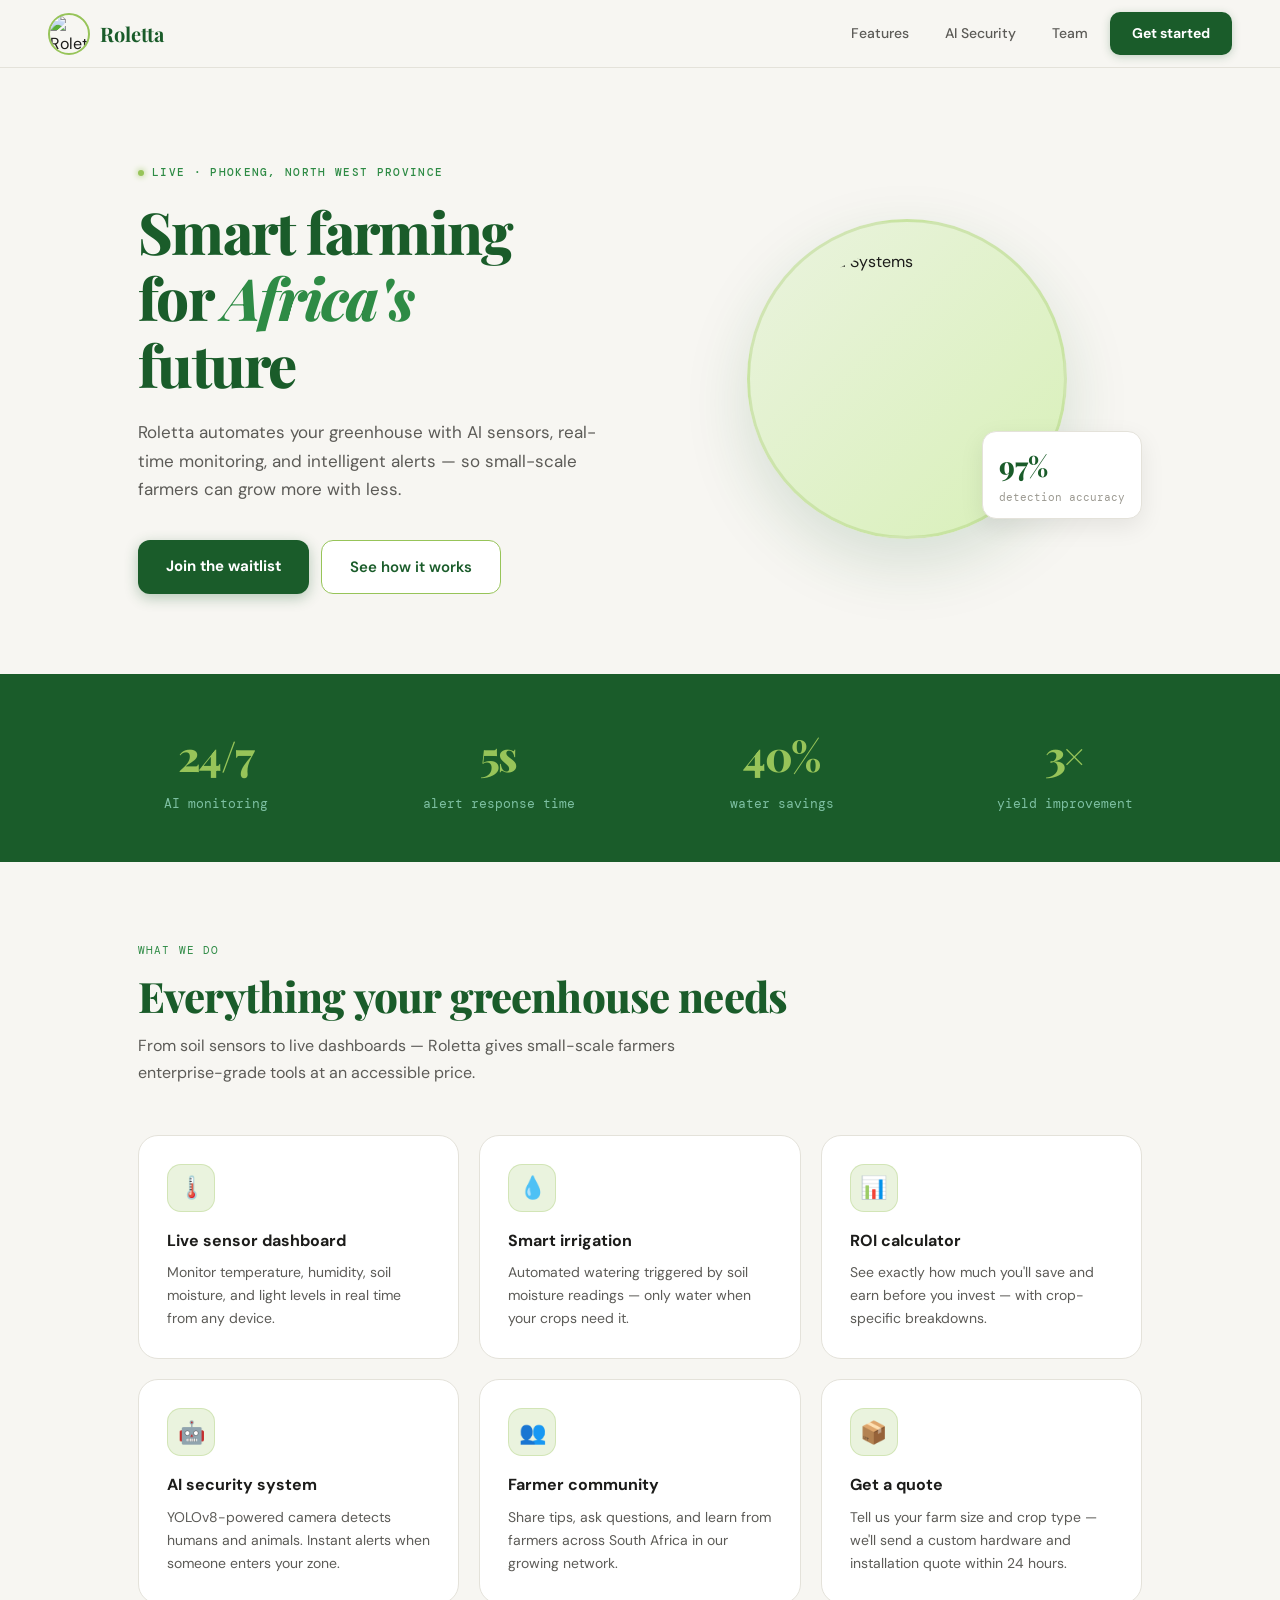
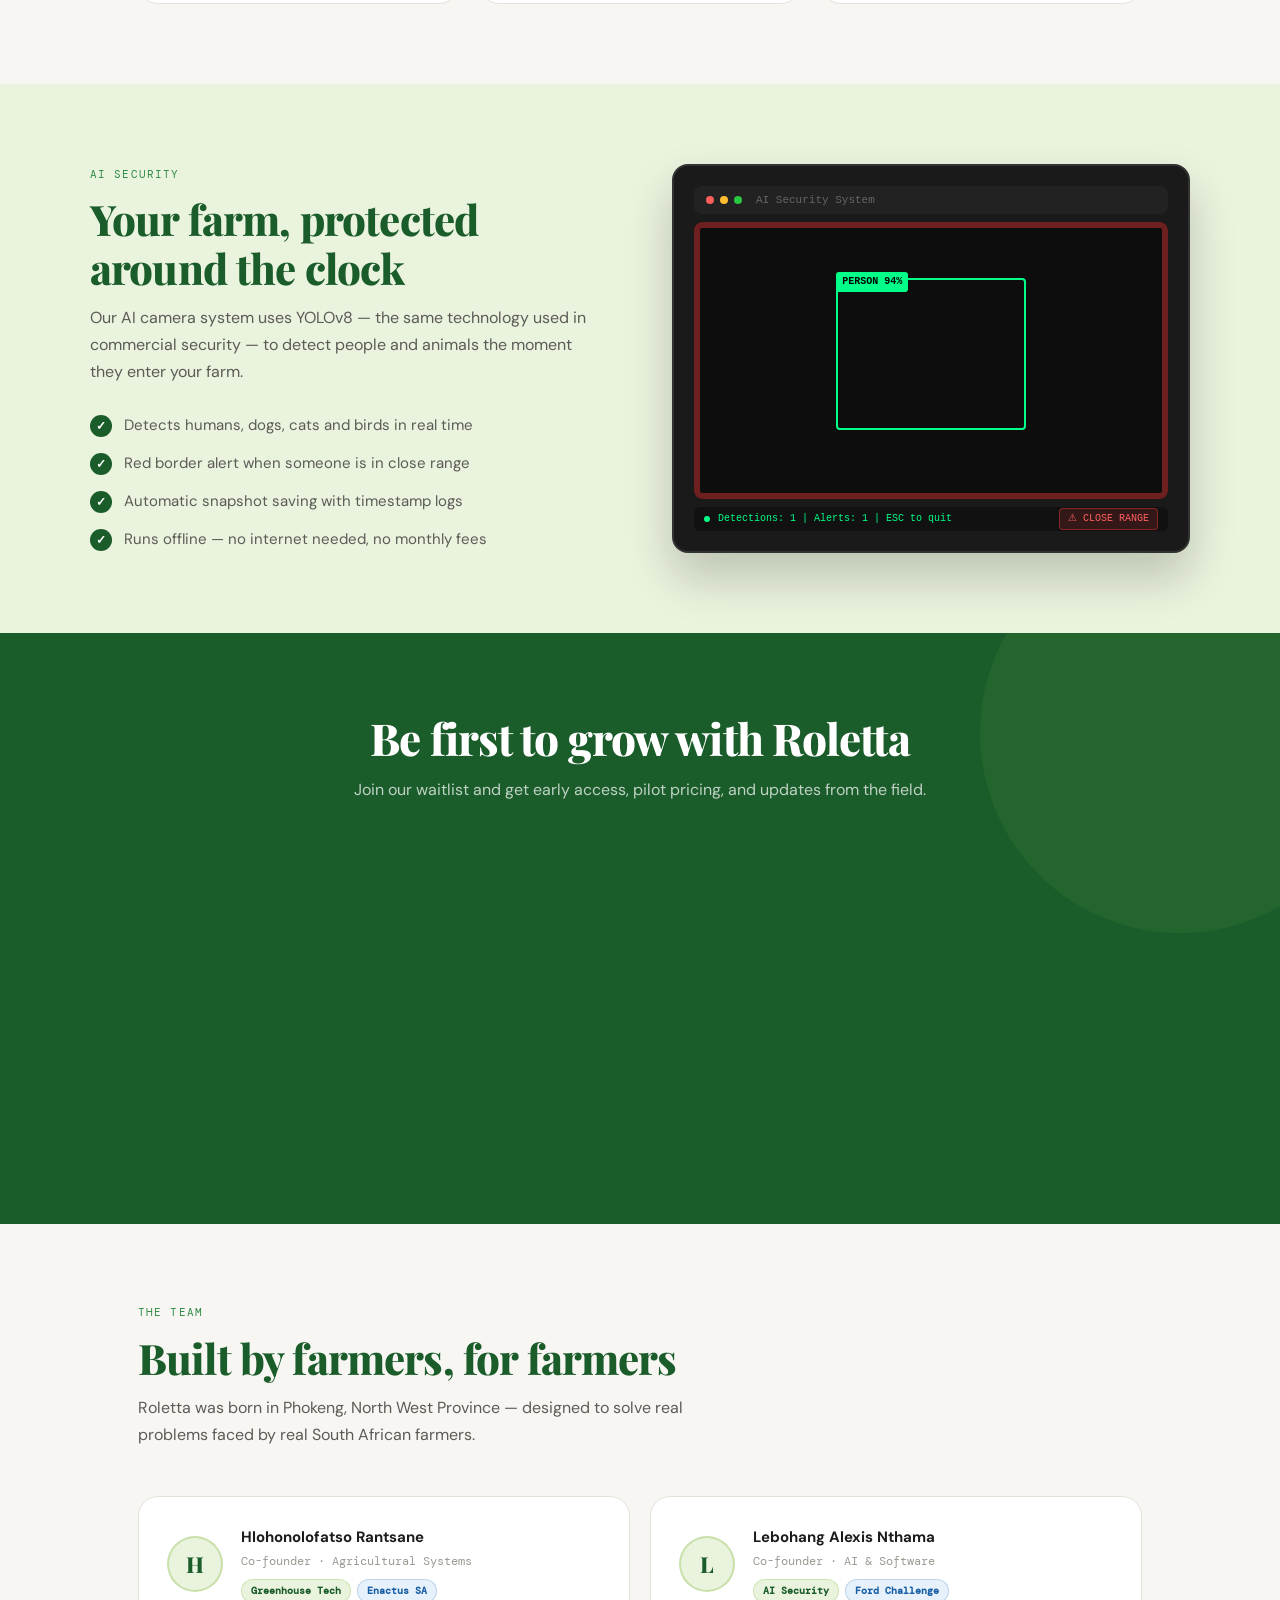
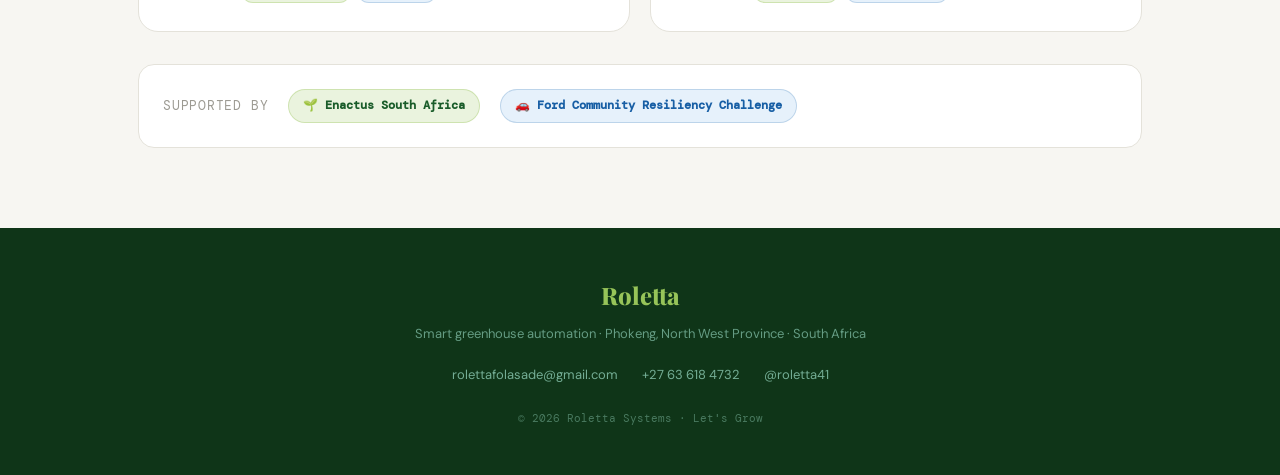
==== index.html @ 83e01ce8 "Add Google Analytics tracking to index.html Added Google Analytics tracking script to head." ====
<!DOCTYPE html>
<html lang="en">
<head>
  <head>
  <!-- Other head content -->
  <script async src="https://www.googletagmanager.com/gtag/js?id=G-EELL2CGHP3"></script>
  <script>
    window.dataLayer = window.dataLayer || [];
    function gtag(){dataLayer.push(arguments);}
    gtag('js', new Date());
    gtag('config', 'G-EELL2CGHP3');
  </script>
</head>

<meta charset="UTF-8">
<meta name="viewport" content="width=device-width, initial-scale=1.0">
<title>Roletta Systems — Let's Grow</title>
<meta name="description" content="Smart greenhouse automation and AI security for small-scale farmers in South Africa. Growing food security, one sensor at a time.">
<meta property="og:title" content="Roletta Systems — Let's Grow">
<meta property="og:description" content="Smart greenhouse automation for small-scale farmers in South Africa.">
<meta property="og:type" content="website">

<!-- Google Analytics -->
<script async src="https://www.googletagmanager.com/gtag/js?id=G-Q4E4PE73DZ"></script>
<script>
  window.dataLayer = window.dataLayer || [];
  function gtag(){dataLayer.push(arguments);}
  gtag('js', new Date());
  gtag('config', 'G-Q4E4PE73DZ');
</script>

<!-- Brevo Conversations Widget -->
<script>
  (function(d, w, c) {
    w.BrevoConversationsID = '6874f6e2b2e3d218b5d3e8a1';
    w[c] = w[c] || function() { (w[c].q = w[c].q || []).push(arguments); };
    var s = d.createElement('script');
    s.async = true;
    s.src = 'https://conversations-widget.brevo.com/brevo-conversations.js';
    if (d.head) d.head.appendChild(s);
  })(document, window, 'BrevoConversations');
</script>

<link rel="preconnect" href="https://fonts.googleapis.com">
<link rel="preconnect" href="https://fonts.gstatic.com" crossorigin>
<link href="https://fonts.googleapis.com/css2?family=DM+Mono:wght@400;500&family=DM+Sans:wght@300;400;500;600;700&family=Playfair+Display:ital,wght@0,700;0,800;1,700&display=swap" rel="stylesheet">

<!-- No Brevo styles needed — the form loads via iframe directly from Brevo's servers -->

<style>
  :root {
    --gd: #1A5C2A;
    --gm: #2E8B45;
    --gl: #EAF3DE;
    --ga: #97C459;
    --bg: #F7F6F2;
    --sur: #FFFFFF;
    --bdr: #E4E2DA;
    --tx: #1C1C1A;
    --tx2: #5C5B57;
    --tx3: #9C9A92;
    --mono: 'DM Mono', monospace;
    --sans: 'DM Sans', sans-serif;
    --display: 'Playfair Display', serif;
  }
  *, *::before, *::after { box-sizing: border-box; margin: 0; padding: 0; }
  html { scroll-behavior: smooth; }
  body { font-family: var(--sans); background: var(--bg); color: var(--tx); line-height: 1.6; -webkit-font-smoothing: antialiased; }
  h1,h2,h3 { font-family: var(--display); line-height: 1.15; }
  a { text-decoration: none; color: inherit; }
  img { max-width: 100%; display: block; }
  button { cursor: pointer; font-family: var(--sans); border: none; }

  /* NAV */
  nav {
    position: sticky; top: 0; z-index: 100;
    height: 68px; padding: 0 48px;
    display: flex; align-items: center; justify-content: space-between;
    background: rgba(247,246,242,.95);
    backdrop-filter: blur(16px);
    border-bottom: 1px solid var(--bdr);
  }
  .nav-logo { display: flex; align-items: center; gap: 10px; }
  .nav-logo img { width: 42px; height: 42px; border-radius: 50%; object-fit: cover; border: 2px solid var(--ga); }
  .nav-brand { font-family: var(--display); font-size: 20px; font-weight: 700; color: var(--gd); }
  .nav-links { display: flex; align-items: center; gap: 8px; }
  .nav-links a { font-size: 14px; font-weight: 500; color: var(--tx2); padding: 8px 14px; border-radius: 8px; transition: background .15s, color .15s; }
  .nav-links a:hover { background: var(--gl); color: var(--gd); }
  .nav-cta { background: var(--gd); color: #fff !important; padding: 10px 22px !important; border-radius: 10px !important; font-weight: 700 !important; box-shadow: 0 2px 8px rgba(26,92,42,.25); transition: background .15s, transform .1s !important; }
  .nav-cta:hover { background: var(--gm) !important; transform: translateY(-1px); }

  /* HERO */
  .hero {
    padding: 96px 48px 80px;
    max-width: 1100px; margin: 0 auto;
    display: grid; grid-template-columns: 1fr 1fr; gap: 64px; align-items: center;
  }
  .hero-tag { font-family: var(--mono); font-size: 11px; font-weight: 500; color: var(--gm); text-transform: uppercase; letter-spacing: .12em; margin-bottom: 16px; display: flex; align-items: center; gap: 8px; }
  .hero-tag::before { content: ''; display: inline-block; width: 6px; height: 6px; border-radius: 50%; background: var(--ga); box-shadow: 0 0 6px var(--ga); animation: blink 2s infinite; }
  @keyframes blink { 0%,100%{opacity:1} 50%{opacity:.3} }
  .hero h1 { font-size: clamp(36px, 5vw, 58px); font-weight: 800; color: var(--gd); letter-spacing: -.03em; margin-bottom: 20px; }
  .hero h1 em { font-style: italic; color: var(--gm); }
  .hero-sub { font-size: 17px; color: var(--tx2); line-height: 1.7; margin-bottom: 36px; max-width: 480px; }
  .hero-btns { display: flex; gap: 12px; flex-wrap: wrap; }
  .btn-primary { background: var(--gd); color: #fff; padding: 14px 28px; border-radius: 12px; font-size: 15px; font-weight: 700; box-shadow: 0 4px 14px rgba(26,92,42,.3); transition: background .15s, transform .12s; }
  .btn-primary:hover { background: var(--gm); transform: translateY(-2px); }
  .btn-secondary { background: var(--sur); color: var(--gd); padding: 14px 28px; border-radius: 12px; font-size: 15px; font-weight: 600; border: 1.5px solid var(--ga); transition: background .15s, transform .12s; }
  .btn-secondary:hover { background: var(--gl); transform: translateY(-2px); }
  .hero-visual { position: relative; display: flex; align-items: center; justify-content: center; }
  .hero-logo-wrap { width: 320px; height: 320px; border-radius: 50%; background: linear-gradient(135deg, var(--gl), #d8f0b8); border: 3px solid rgba(151,196,89,.3); display: flex; align-items: center; justify-content: center; box-shadow: 0 24px 64px rgba(26,92,42,.15); }
  .hero-logo-wrap img { width: 260px; height: 260px; border-radius: 50%; object-fit: cover; }
  .hero-badge { position: absolute; bottom: 20px; right: 0; background: var(--sur); border: 1px solid var(--bdr); border-radius: 14px; padding: 12px 16px; box-shadow: 0 8px 24px rgba(0,0,0,.08); }
  .hero-badge-num { font-family: var(--display); font-size: 28px; font-weight: 800; color: var(--gd); }
  .hero-badge-lbl { font-size: 11px; color: var(--tx3); font-family: var(--mono); }

  /* STATS */
  .stats { background: var(--gd); padding: 48px; }
  .stats-inner { max-width: 1100px; margin: 0 auto; display: grid; grid-template-columns: repeat(4,1fr); gap: 32px; }
  .stat { text-align: center; }
  .stat-num { font-family: var(--display); font-size: 42px; font-weight: 800; color: var(--ga); letter-spacing: -.03em; }
  .stat-lbl { font-size: 13px; color: rgba(159,225,203,.75); font-family: var(--mono); margin-top: 4px; }

  /* FEATURES */
  .section { padding: 80px 48px; max-width: 1100px; margin: 0 auto; }
  .section-tag { font-family: var(--mono); font-size: 11px; color: var(--gm); text-transform: uppercase; letter-spacing: .1em; margin-bottom: 12px; }
  .section-title { font-family: var(--display); font-size: clamp(28px, 4vw, 42px); font-weight: 800; color: var(--gd); letter-spacing: -.02em; margin-bottom: 12px; }
  .section-sub { font-size: 16px; color: var(--tx2); max-width: 560px; line-height: 1.7; margin-bottom: 48px; }
  .features-grid { display: grid; grid-template-columns: repeat(3,1fr); gap: 20px; }
  .feature-card { background: var(--sur); border: 1px solid var(--bdr); border-radius: 20px; padding: 28px; transition: box-shadow .2s, transform .2s; }
  .feature-card:hover { box-shadow: 0 12px 32px rgba(26,92,42,.1); transform: translateY(-4px); }
  .feature-icon { width: 48px; height: 48px; border-radius: 14px; background: var(--gl); border: 1px solid rgba(151,196,89,.3); display: flex; align-items: center; justify-content: center; font-size: 22px; margin-bottom: 16px; }
  .feature-title { font-size: 16px; font-weight: 700; color: var(--tx); margin-bottom: 8px; }
  .feature-desc { font-size: 14px; color: var(--tx2); line-height: 1.65; }

  /* AI SECURITY */
  .security-section { background: var(--gl); padding: 80px 48px; }
  .security-inner { max-width: 1100px; margin: 0 auto; display: grid; grid-template-columns: 1fr 1fr; gap: 64px; align-items: center; }
  .security-screen { background: #1a1a1a; border-radius: 16px; padding: 20px; aspect-ratio: 4/3; display: flex; flex-direction: column; gap: 8px; border: 2px solid #333; box-shadow: 0 24px 48px rgba(0,0,0,.2); }
  .security-bar { height: 28px; background: #222; border-radius: 8px; display: flex; align-items: center; padding: 0 12px; gap: 6px; }
  .dot { width: 8px; height: 8px; border-radius: 50%; }
  .dot-red { background: #ff5f57; } .dot-yellow { background: #febc2e; } .dot-green { background: #28c840; }
  .security-feed { flex: 1; background: #0d0d0d; border-radius: 8px; position: relative; display: flex; align-items: center; justify-content: center; overflow: hidden; }
  .detection-box { position: absolute; top: 20%; left: 30%; width: 40%; height: 55%; border: 2px solid #00ff88; border-radius: 4px; animation: pulse-box 2s infinite; }
  .detection-label { position: absolute; top: 18%; left: 30%; background: #00ff88; color: #000; font-size: 10px; font-weight: 700; padding: 2px 6px; border-radius: 3px; font-family: monospace; }
  @keyframes pulse-box { 0%,100%{opacity:1} 50%{opacity:.6} }
  .status-bar { height: 24px; background: #111; border-radius: 6px; display: flex; align-items: center; padding: 0 10px; gap: 8px; }
  .status-dot { width: 6px; height: 6px; border-radius: 50%; background: #00ff88; animation: blink 1.5s infinite; }
  .status-text { font-family: monospace; font-size: 10px; color: #00ff88; }
  .alert-chip { background: rgba(255,60,60,.15); border: 1px solid rgba(255,60,60,.4); border-radius: 4px; padding: 2px 8px; font-family: monospace; font-size: 10px; color: #ff6060; margin-left: auto; }

  /* SIGNUP SECTION */
  .signup-section { background: var(--gd); padding: 80px 48px; text-align: center; position: relative; overflow: hidden; }
  .signup-section::before { content: ''; position: absolute; top: -100px; right: -100px; width: 400px; height: 400px; border-radius: 50%; background: rgba(151,196,89,.08); pointer-events: none; }
  .signup-title { font-family: var(--display); font-size: clamp(28px,4vw,44px); font-weight: 800; color: #fff; letter-spacing: -.02em; margin-bottom: 14px; }
  .signup-sub { font-size: 16px; color: rgba(255,255,255,.72); margin-bottom: 36px; }

  /* Brevo form overrides — blends into the dark-green section */
  #brevo-embed-wrapper { display: flex; justify-content: center; }
  #brevo-embed-wrapper .sib-form { background-color: transparent !important; padding: 0 !important; }
  #brevo-embed-wrapper #sib-container {
    background-color: rgba(255,255,255,0.07) !important;
    border-color: rgba(255,255,255,0.15) !important;
    max-width: 480px !important;
  }
  #brevo-embed-wrapper .sib-form-block p,
  #brevo-embed-wrapper .entry__label { color: #ffffff !important; }
  #brevo-embed-wrapper .entry__specification { color: rgba(255,255,255,0.55) !important; }
  #brevo-embed-wrapper .sib-form-block__button {
    background-color: #97C459 !important;
    color: #1A5C2A !important;
    font-family: 'DM Sans', sans-serif !important;
    border-radius: 10px !important;
    font-size: 15px !important;
    padding: 12px 28px !important;
    transition: background .15s, transform .1s !important;
  }
  #brevo-embed-wrapper .sib-form-block__button:hover { background-color: #aed468 !important; transform: translateY(-1px); }
  #brevo-embed-wrapper .input {
    background: rgba(255,255,255,0.12) !important;
    border: 1.5px solid rgba(255,255,255,0.25) !important;
    color: #ffffff !important;
    border-radius: 10px !important;
  }
  #brevo-embed-wrapper .input:focus { border-color: #97C459 !important; outline: none; }
  /* Hide the default "Waitlist sign up" heading — the section already has its own title */
  #brevo-embed-wrapper .sib-form-block:first-child { display: none; }

  /* TEAM */
  .team-section { padding: 80px 48px; max-width: 1100px; margin: 0 auto; }
  .team-grid { display: grid; grid-template-columns: repeat(2,1fr); gap: 20px; margin-top: 48px; }
  .team-card { background: var(--sur); border: 1px solid var(--bdr); border-radius: 20px; padding: 28px; display: flex; align-items: center; gap: 18px; }
  .team-avatar { width: 56px; height: 56px; border-radius: 50%; background: var(--gl); border: 2px solid rgba(151,196,89,.4); display: flex; align-items: center; justify-content: center; font-family: var(--display); font-size: 22px; font-weight: 800; color: var(--gd); flex-shrink: 0; }
  .team-name { font-size: 15px; font-weight: 700; color: var(--tx); }
  .team-role { font-size: 12px; color: var(--tx3); font-family: var(--mono); margin-top: 3px; }
  .team-badges { display: flex; gap: 6px; margin-top: 8px; flex-wrap: wrap; }
  .badge { font-size: 10px; font-weight: 600; padding: 3px 9px; border-radius: 20px; font-family: var(--mono); }
  .badge-green { background: var(--gl); color: var(--gd); border: 1px solid rgba(151,196,89,.35); }
  .badge-blue { background: #E6F1FB; color: #185FA5; border: 1px solid rgba(24,95,165,.2); }

  /* FOOTER */
  footer { background: #0f3518; padding: 48px; text-align: center; }
  .footer-logo { font-family: var(--display); font-size: 24px; font-weight: 800; color: var(--ga); margin-bottom: 10px; }
  .footer-sub { font-size: 13px; color: rgba(159,225,203,.6); margin-bottom: 20px; }
  .footer-links { display: flex; justify-content: center; gap: 24px; margin-bottom: 24px; flex-wrap: wrap; }
  .footer-links a { font-size: 13px; color: rgba(159,225,203,.7); transition: color .15s; }
  .footer-links a:hover { color: #fff; }
  .footer-bottom { font-size: 11px; color: rgba(159,225,203,.4); font-family: var(--mono); }

  /* RESPONSIVE */
  @media(max-width:900px) {
    nav { padding: 0 24px; }
    .nav-links { display: none; }
    .hero { grid-template-columns: 1fr; padding: 64px 24px 48px; gap: 40px; }
    .hero-visual { order: -1; }
    .hero-logo-wrap { width: 220px; height: 220px; }
    .hero-logo-wrap img { width: 180px; height: 180px; }
    .stats-inner { grid-template-columns: repeat(2,1fr); }
    .features-grid { grid-template-columns: 1fr; }
    .security-inner { grid-template-columns: 1fr; }
    .team-grid { grid-template-columns: 1fr; }
    .section { padding: 60px 24px; }
    .security-section { padding: 60px 24px; }
    .signup-section { padding: 60px 24px; }
    .stats { padding: 48px 24px; }
    footer { padding: 48px 24px; }
  }
</style>
</head>
<body>

<!-- NAV -->
<nav>
  <div class="nav-logo">
    <img src="Roletta_logo.png" alt="Roletta logo">
    <span class="nav-brand">Roletta</span>
  </div>
  <div class="nav-links">
    <a href="#features">Features</a>
    <a href="#security">AI Security</a>
    <a href="#team">Team</a>
    <a href="#signup" class="nav-cta">Get started</a>
  </div>
</nav>

<!-- HERO -->
<section style="background: var(--bg);">
  <div class="hero">
    <div>
      <div class="hero-tag">Live · Phokeng, North West Province</div>
      <h1>Smart farming<br>for <em>Africa's</em><br>future</h1>
      <p class="hero-sub">Roletta automates your greenhouse with AI sensors, real-time monitoring, and intelligent alerts — so small-scale farmers can grow more with less.</p>
      <div class="hero-btns">
        <a href="#signup" class="btn-primary">Join the waitlist</a>
        <a href="#features" class="btn-secondary">See how it works</a>
      </div>
    </div>
    <div class="hero-visual">
      <div class="hero-logo-wrap">
        <img src="Roletta_logo.png" alt="Roletta Systems">
      </div>
      <div class="hero-badge">
        <div class="hero-badge-num">97%</div>
        <div class="hero-badge-lbl">detection accuracy</div>
      </div>
    </div>
  </div>
</section>

<!-- STATS -->
<div class="stats">
  <div class="stats-inner">
    <div class="stat"><div class="stat-num">24/7</div><div class="stat-lbl">AI monitoring</div></div>
    <div class="stat"><div class="stat-num">5s</div><div class="stat-lbl">alert response time</div></div>
    <div class="stat"><div class="stat-num">40%</div><div class="stat-lbl">water savings</div></div>
    <div class="stat"><div class="stat-num">3×</div><div class="stat-lbl">yield improvement</div></div>
  </div>
</div>

<!-- FEATURES -->
<section class="section" id="features">
  <div class="section-tag">What we do</div>
  <h2 class="section-title">Everything your greenhouse needs</h2>
  <p class="section-sub">From soil sensors to live dashboards — Roletta gives small-scale farmers enterprise-grade tools at an accessible price.</p>
  <div class="features-grid">
    <div class="feature-card">
      <div class="feature-icon">🌡️</div>
      <div class="feature-title">Live sensor dashboard</div>
      <p class="feature-desc">Monitor temperature, humidity, soil moisture, and light levels in real time from any device.</p>
    </div>
    <div class="feature-card">
      <div class="feature-icon">💧</div>
      <div class="feature-title">Smart irrigation</div>
      <p class="feature-desc">Automated watering triggered by soil moisture readings — only water when your crops need it.</p>
    </div>
    <div class="feature-card">
      <div class="feature-icon">📊</div>
      <div class="feature-title">ROI calculator</div>
      <p class="feature-desc">See exactly how much you'll save and earn before you invest — with crop-specific breakdowns.</p>
    </div>
    <div class="feature-card">
      <div class="feature-icon">🤖</div>
      <div class="feature-title">AI security system</div>
      <p class="feature-desc">YOLOv8-powered camera detects humans and animals. Instant alerts when someone enters your zone.</p>
    </div>
    <div class="feature-card">
      <div class="feature-icon">👥</div>
      <div class="feature-title">Farmer community</div>
      <p class="feature-desc">Share tips, ask questions, and learn from farmers across South Africa in our growing network.</p>
    </div>
    <div class="feature-card">
      <div class="feature-icon">📦</div>
      <div class="feature-title">Get a quote</div>
      <p class="feature-desc">Tell us your farm size and crop type — we'll send a custom hardware and installation quote within 24 hours.</p>
    </div>
  </div>
</section>

<!-- AI SECURITY -->
<div class="security-section" id="security">
  <div class="security-inner">
    <div>
      <div class="section-tag">AI security</div>
      <h2 class="section-title">Your farm, protected around the clock</h2>
      <p class="section-sub" style="margin-bottom:28px;">Our AI camera system uses YOLOv8 — the same technology used in commercial security — to detect people and animals the moment they enter your farm.</p>
      <ul style="list-style:none; display:flex; flex-direction:column; gap:14px;">
        <li style="display:flex;align-items:flex-start;gap:12px;"><span style="background:var(--gd);color:#fff;width:22px;height:22px;border-radius:50%;display:flex;align-items:center;justify-content:center;font-size:12px;font-weight:700;flex-shrink:0;margin-top:2px;">✓</span><span style="font-size:15px;color:var(--tx2);">Detects humans, dogs, cats and birds in real time</span></li>
        <li style="display:flex;align-items:flex-start;gap:12px;"><span style="background:var(--gd);color:#fff;width:22px;height:22px;border-radius:50%;display:flex;align-items:center;justify-content:center;font-size:12px;font-weight:700;flex-shrink:0;margin-top:2px;">✓</span><span style="font-size:15px;color:var(--tx2);">Red border alert when someone is in close range</span></li>
        <li style="display:flex;align-items:flex-start;gap:12px;"><span style="background:var(--gd);color:#fff;width:22px;height:22px;border-radius:50%;display:flex;align-items:center;justify-content:center;font-size:12px;font-weight:700;flex-shrink:0;margin-top:2px;">✓</span><span style="font-size:15px;color:var(--tx2);">Automatic snapshot saving with timestamp logs</span></li>
        <li style="display:flex;align-items:flex-start;gap:12px;"><span style="background:var(--gd);color:#fff;width:22px;height:22px;border-radius:50%;display:flex;align-items:center;justify-content:center;font-size:12px;font-weight:700;flex-shrink:0;margin-top:2px;">✓</span><span style="font-size:15px;color:var(--tx2);">Runs offline — no internet needed, no monthly fees</span></li>
      </ul>
    </div>
    <div>
      <div class="security-screen">
        <div class="security-bar">
          <div class="dot dot-red"></div>
          <div class="dot dot-yellow"></div>
          <div class="dot dot-green"></div>
          <span style="font-family:monospace;font-size:11px;color:#666;margin-left:8px;">AI Security System</span>
        </div>
        <div class="security-feed">
          <div class="detection-box"></div>
          <div class="detection-label">PERSON 94%</div>
          <div style="position:absolute;inset:0;border:6px solid rgba(255,60,60,.4);border-radius:8px;animation:pulse-box 1.5s infinite;"></div>
        </div>
        <div class="status-bar">
          <div class="status-dot"></div>
          <span class="status-text">Detections: 1 | Alerts: 1 | ESC to quit</span>
          <div class="alert-chip">⚠ CLOSE RANGE</div>
        </div>
      </div>
    </div>
  </div>
</div>

<!-- SIGNUP / WAITLIST -->
<div class="signup-section" id="signup">
  <h2 class="signup-title">Be first to grow with Roletta</h2>
  <p class="signup-sub">Join our waitlist and get early access, pilot pricing, and updates from the field.</p>

  <!-- ============================================================
       BREVO FORM — iframe embed
       Loads directly from Brevo's servers. Most reliable method.
  ============================================================ -->
  <div id="brevo-embed-wrapper">
    <!-- iframe loads the form directly from Brevo — no JS conflicts, guaranteed to work -->
    <iframe
      width="540"
      height="305"
      src="https://0edc6a3f.sibforms.com/serve/[base64]"
      frameborder="0"
      scrolling="auto"
      allowfullscreen
      style="display:block; margin: 0 auto; max-width:100%; border-radius:12px;">
    </iframe>
  </div>
  <!-- ============================================================
       END BREVO IFRAME EMBED
  ============================================================ -->

</div>

<!-- TEAM -->
<section class="team-section" id="team">
  <div class="section-tag">The team</div>
  <h2 class="section-title">Built by farmers, for farmers</h2>
  <p class="section-sub">Roletta was born in Phokeng, North West Province — designed to solve real problems faced by real South African farmers.</p>
  <div class="team-grid">
    <div class="team-card">
      <div class="team-avatar">H</div>
      <div>
        <div class="team-name">Hlohonolofatso Rantsane</div>
        <div class="team-role">Co-founder · Agricultural Systems</div>
        <div class="team-badges">
          <span class="badge badge-green">Greenhouse Tech</span>
          <span class="badge badge-blue">Enactus SA</span>
        </div>
      </div>
    </div>
    <div class="team-card">
      <div class="team-avatar">L</div>
      <div>
        <div class="team-name">Lebohang Alexis Nthama</div>
        <div class="team-role">Co-founder · AI & Software</div>
        <div class="team-badges">
          <span class="badge badge-green">AI Security</span>
          <span class="badge badge-blue">Ford Challenge</span>
        </div>
      </div>
    </div>
  </div>
  <div style="margin-top:32px;padding:24px;background:var(--sur);border:1px solid var(--bdr);border-radius:16px;display:flex;align-items:center;gap:20px;flex-wrap:wrap;">
    <div style="font-size:13px;color:var(--tx3);font-family:var(--mono);text-transform:uppercase;letter-spacing:.06em;">Supported by</div>
    <span class="badge badge-green" style="font-size:12px;padding:6px 14px;">🌱 Enactus South Africa</span>
    <span class="badge badge-blue" style="font-size:12px;padding:6px 14px;">🚗 Ford Community Resiliency Challenge</span>
  </div>
</section>

<!-- FOOTER -->
<footer>
  <div class="footer-logo">Roletta</div>
  <div class="footer-sub">Smart greenhouse automation · Phokeng, North West Province · South Africa</div>
  <div class="footer-links">
    <a href="mailto:rolettafolasade@gmail.com">rolettafolasade@gmail.com</a>
    <a href="tel:+27636184732">+27 63 618 4732</a>
    <a href="#">@roletta41</a>
  </div>
  <div class="footer-bottom">© 2026 Roletta Systems · Let's Grow</div>
</footer>

<!-- No Brevo scripts needed — the iframe handles everything on Brevo's side -->

</body>
</html>
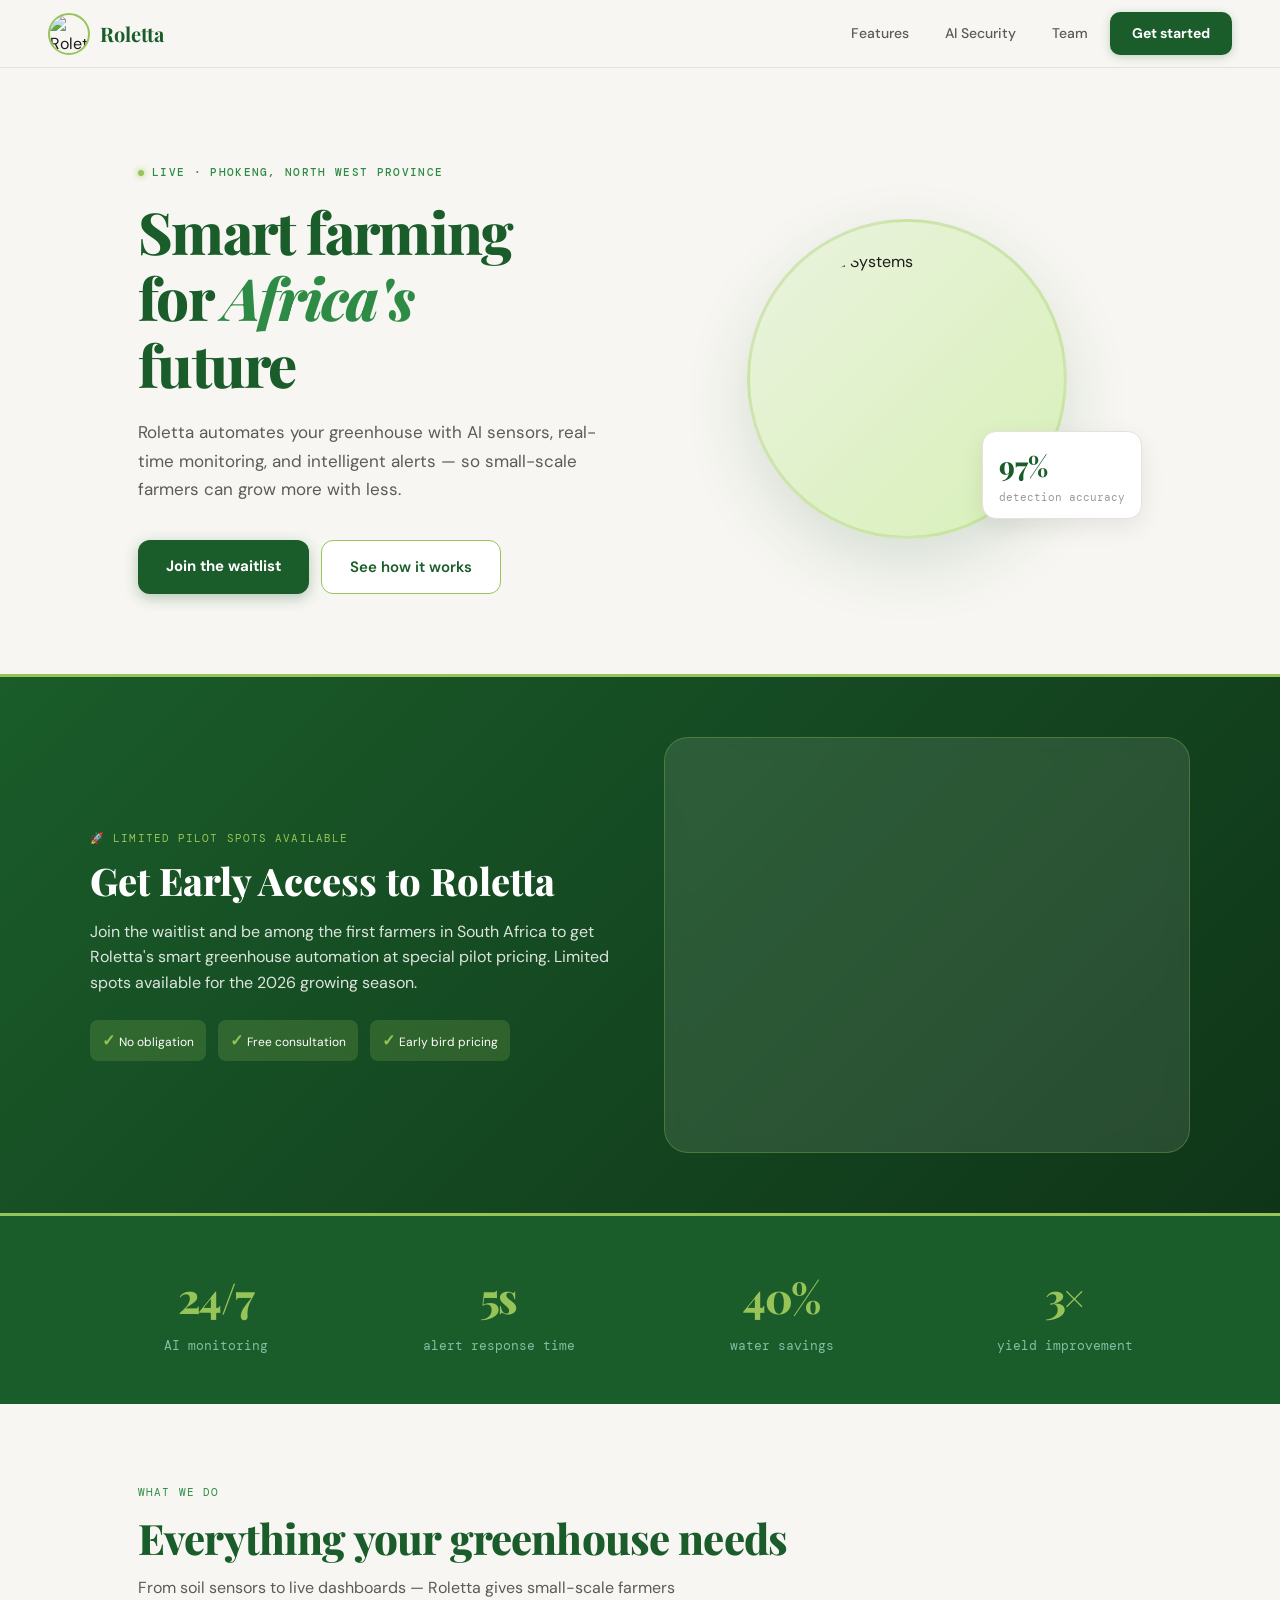
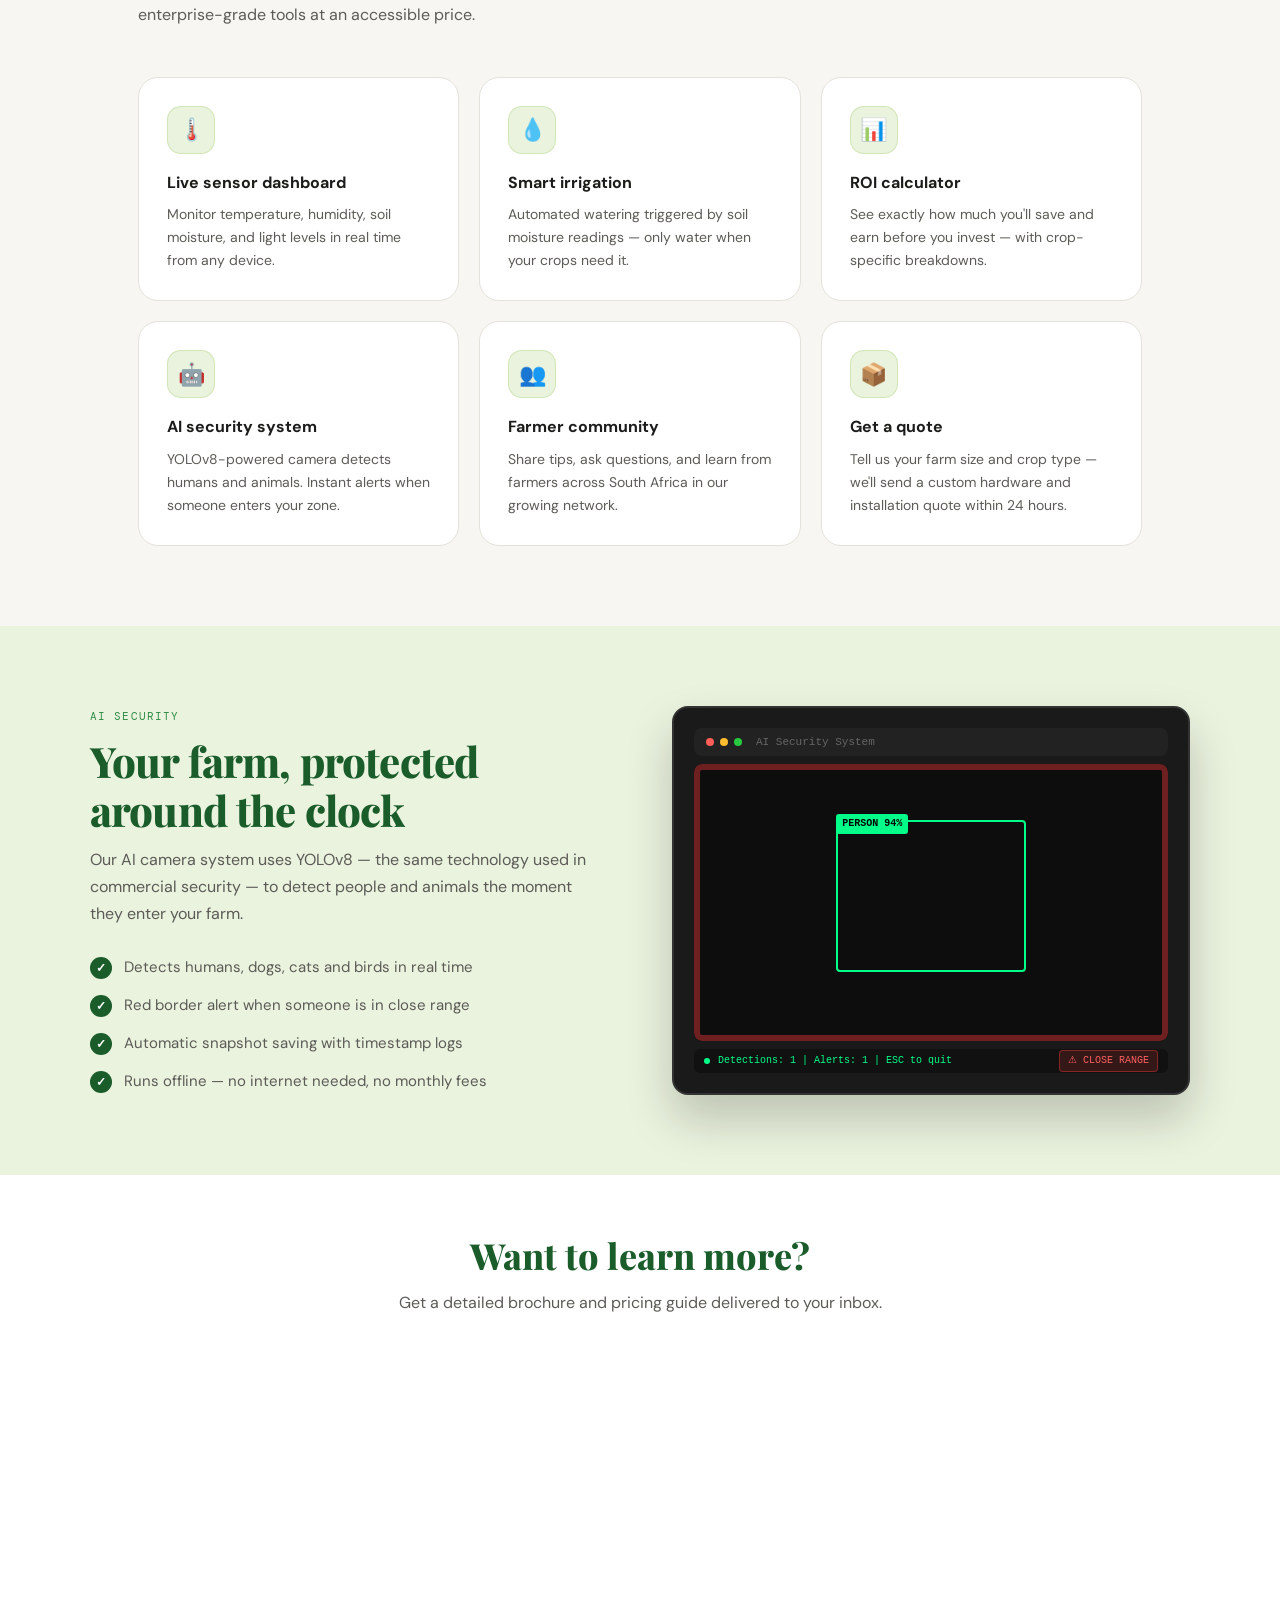
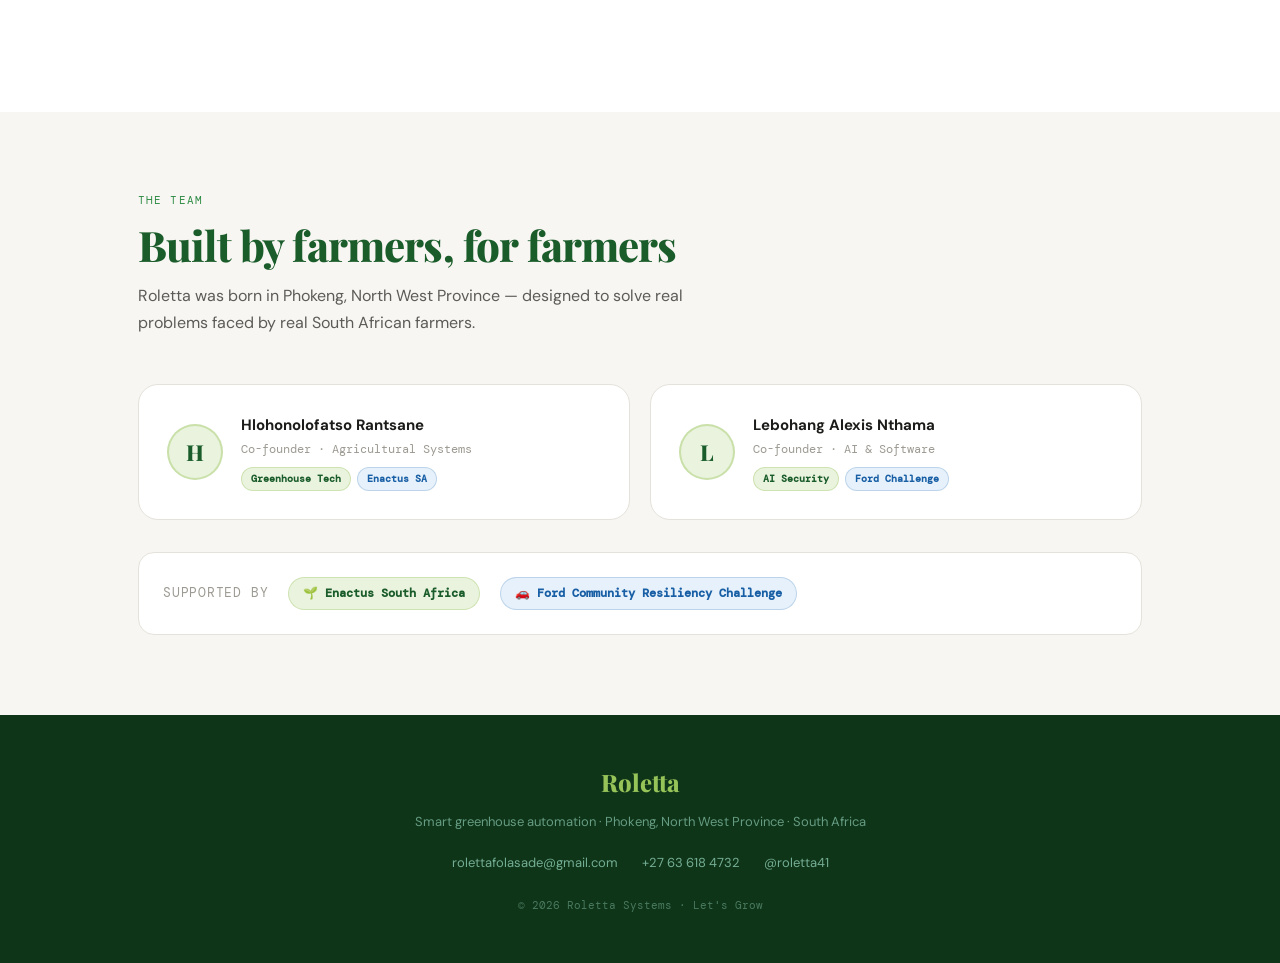
==== commit 82d71559: "Refactor index.html for analytics and structure Updated Google Analytics tracking ID and added event" ====
--- a/index.html
+++ b/index.html
@@ -1,230 +1,333 @@
 <!DOCTYPE html>
 <html lang="en">
 <head>
-  <head>
-  <!-- Other head content -->
-  <script async src="https://www.googletagmanager.com/gtag/js?id=G-EELL2CGHP3"></script>
+  <meta charset="UTF-8">
+  <meta name="viewport" content="width=device-width, initial-scale=1.0">
+  <title>Roletta Systems — Let's Grow</title>
+  <meta name="description" content="Smart greenhouse automation and AI security for small-scale farmers in South Africa. Growing food security, one sensor at a time.">
+  <meta property="og:title" content="Roletta Systems — Let's Grow">
+  <meta property="og:description" content="Smart greenhouse automation for small-scale farmers in South Africa.">
+  <meta property="og:type" content="website">
+
+  <!-- Google Analytics -->
+  <script async src="https://www.googletagmanager.com/gtag/js?id=G-Q4E4PE73DZ"></script>
   <script>
     window.dataLayer = window.dataLayer || [];
     function gtag(){dataLayer.push(arguments);}
     gtag('js', new Date());
-    gtag('config', 'G-EELL2CGHP3');
+    gtag('config', 'G-Q4E4PE73DZ');
   </script>
-</head>
-
-<meta charset="UTF-8">
-<meta name="viewport" content="width=device-width, initial-scale=1.0">
-<title>Roletta Systems — Let's Grow</title>
-<meta name="description" content="Smart greenhouse automation and AI security for small-scale farmers in South Africa. Growing food security, one sensor at a time.">
-<meta property="og:title" content="Roletta Systems — Let's Grow">
-<meta property="og:description" content="Smart greenhouse automation for small-scale farmers in South Africa.">
-<meta property="og:type" content="website">
-
-<!-- Google Analytics -->
-<script async src="https://www.googletagmanager.com/gtag/js?id=G-Q4E4PE73DZ"></script>
-<script>
-  window.dataLayer = window.dataLayer || [];
-  function gtag(){dataLayer.push(arguments);}
-  gtag('js', new Date());
-  gtag('config', 'G-Q4E4PE73DZ');
-</script>
-
-<!-- Brevo Conversations Widget -->
-<script>
-  (function(d, w, c) {
-    w.BrevoConversationsID = '6874f6e2b2e3d218b5d3e8a1';
-    w[c] = w[c] || function() { (w[c].q = w[c].q || []).push(arguments); };
-    var s = d.createElement('script');
-    s.async = true;
-    s.src = 'https://conversations-widget.brevo.com/brevo-conversations.js';
-    if (d.head) d.head.appendChild(s);
-  })(document, window, 'BrevoConversations');
-</script>
-
-<link rel="preconnect" href="https://fonts.googleapis.com">
-<link rel="preconnect" href="https://fonts.gstatic.com" crossorigin>
-<link href="https://fonts.googleapis.com/css2?family=DM+Mono:wght@400;500&family=DM+Sans:wght@300;400;500;600;700&family=Playfair+Display:ital,wght@0,700;0,800;1,700&display=swap" rel="stylesheet">
-
-<!-- No Brevo styles needed — the form loads via iframe directly from Brevo's servers -->
-
-<style>
-  :root {
-    --gd: #1A5C2A;
-    --gm: #2E8B45;
-    --gl: #EAF3DE;
-    --ga: #97C459;
-    --bg: #F7F6F2;
-    --sur: #FFFFFF;
-    --bdr: #E4E2DA;
-    --tx: #1C1C1A;
-    --tx2: #5C5B57;
-    --tx3: #9C9A92;
-    --mono: 'DM Mono', monospace;
-    --sans: 'DM Sans', sans-serif;
-    --display: 'Playfair Display', serif;
-  }
-  *, *::before, *::after { box-sizing: border-box; margin: 0; padding: 0; }
-  html { scroll-behavior: smooth; }
-  body { font-family: var(--sans); background: var(--bg); color: var(--tx); line-height: 1.6; -webkit-font-smoothing: antialiased; }
-  h1,h2,h3 { font-family: var(--display); line-height: 1.15; }
-  a { text-decoration: none; color: inherit; }
-  img { max-width: 100%; display: block; }
-  button { cursor: pointer; font-family: var(--sans); border: none; }
-
-  /* NAV */
-  nav {
-    position: sticky; top: 0; z-index: 100;
-    height: 68px; padding: 0 48px;
-    display: flex; align-items: center; justify-content: space-between;
-    background: rgba(247,246,242,.95);
-    backdrop-filter: blur(16px);
-    border-bottom: 1px solid var(--bdr);
-  }
-  .nav-logo { display: flex; align-items: center; gap: 10px; }
-  .nav-logo img { width: 42px; height: 42px; border-radius: 50%; object-fit: cover; border: 2px solid var(--ga); }
-  .nav-brand { font-family: var(--display); font-size: 20px; font-weight: 700; color: var(--gd); }
-  .nav-links { display: flex; align-items: center; gap: 8px; }
-  .nav-links a { font-size: 14px; font-weight: 500; color: var(--tx2); padding: 8px 14px; border-radius: 8px; transition: background .15s, color .15s; }
-  .nav-links a:hover { background: var(--gl); color: var(--gd); }
-  .nav-cta { background: var(--gd); color: #fff !important; padding: 10px 22px !important; border-radius: 10px !important; font-weight: 700 !important; box-shadow: 0 2px 8px rgba(26,92,42,.25); transition: background .15s, transform .1s !important; }
-  .nav-cta:hover { background: var(--gm) !important; transform: translateY(-1px); }
-
-  /* HERO */
-  .hero {
-    padding: 96px 48px 80px;
-    max-width: 1100px; margin: 0 auto;
-    display: grid; grid-template-columns: 1fr 1fr; gap: 64px; align-items: center;
-  }
-  .hero-tag { font-family: var(--mono); font-size: 11px; font-weight: 500; color: var(--gm); text-transform: uppercase; letter-spacing: .12em; margin-bottom: 16px; display: flex; align-items: center; gap: 8px; }
-  .hero-tag::before { content: ''; display: inline-block; width: 6px; height: 6px; border-radius: 50%; background: var(--ga); box-shadow: 0 0 6px var(--ga); animation: blink 2s infinite; }
-  @keyframes blink { 0%,100%{opacity:1} 50%{opacity:.3} }
-  .hero h1 { font-size: clamp(36px, 5vw, 58px); font-weight: 800; color: var(--gd); letter-spacing: -.03em; margin-bottom: 20px; }
-  .hero h1 em { font-style: italic; color: var(--gm); }
-  .hero-sub { font-size: 17px; color: var(--tx2); line-height: 1.7; margin-bottom: 36px; max-width: 480px; }
-  .hero-btns { display: flex; gap: 12px; flex-wrap: wrap; }
-  .btn-primary { background: var(--gd); color: #fff; padding: 14px 28px; border-radius: 12px; font-size: 15px; font-weight: 700; box-shadow: 0 4px 14px rgba(26,92,42,.3); transition: background .15s, transform .12s; }
-  .btn-primary:hover { background: var(--gm); transform: translateY(-2px); }
-  .btn-secondary { background: var(--sur); color: var(--gd); padding: 14px 28px; border-radius: 12px; font-size: 15px; font-weight: 600; border: 1.5px solid var(--ga); transition: background .15s, transform .12s; }
-  .btn-secondary:hover { background: var(--gl); transform: translateY(-2px); }
-  .hero-visual { position: relative; display: flex; align-items: center; justify-content: center; }
-  .hero-logo-wrap { width: 320px; height: 320px; border-radius: 50%; background: linear-gradient(135deg, var(--gl), #d8f0b8); border: 3px solid rgba(151,196,89,.3); display: flex; align-items: center; justify-content: center; box-shadow: 0 24px 64px rgba(26,92,42,.15); }
-  .hero-logo-wrap img { width: 260px; height: 260px; border-radius: 50%; object-fit: cover; }
-  .hero-badge { position: absolute; bottom: 20px; right: 0; background: var(--sur); border: 1px solid var(--bdr); border-radius: 14px; padding: 12px 16px; box-shadow: 0 8px 24px rgba(0,0,0,.08); }
-  .hero-badge-num { font-family: var(--display); font-size: 28px; font-weight: 800; color: var(--gd); }
-  .hero-badge-lbl { font-size: 11px; color: var(--tx3); font-family: var(--mono); }
-
-  /* STATS */
-  .stats { background: var(--gd); padding: 48px; }
-  .stats-inner { max-width: 1100px; margin: 0 auto; display: grid; grid-template-columns: repeat(4,1fr); gap: 32px; }
-  .stat { text-align: center; }
-  .stat-num { font-family: var(--display); font-size: 42px; font-weight: 800; color: var(--ga); letter-spacing: -.03em; }
-  .stat-lbl { font-size: 13px; color: rgba(159,225,203,.75); font-family: var(--mono); margin-top: 4px; }
-
-  /* FEATURES */
-  .section { padding: 80px 48px; max-width: 1100px; margin: 0 auto; }
-  .section-tag { font-family: var(--mono); font-size: 11px; color: var(--gm); text-transform: uppercase; letter-spacing: .1em; margin-bottom: 12px; }
-  .section-title { font-family: var(--display); font-size: clamp(28px, 4vw, 42px); font-weight: 800; color: var(--gd); letter-spacing: -.02em; margin-bottom: 12px; }
-  .section-sub { font-size: 16px; color: var(--tx2); max-width: 560px; line-height: 1.7; margin-bottom: 48px; }
-  .features-grid { display: grid; grid-template-columns: repeat(3,1fr); gap: 20px; }
-  .feature-card { background: var(--sur); border: 1px solid var(--bdr); border-radius: 20px; padding: 28px; transition: box-shadow .2s, transform .2s; }
-  .feature-card:hover { box-shadow: 0 12px 32px rgba(26,92,42,.1); transform: translateY(-4px); }
-  .feature-icon { width: 48px; height: 48px; border-radius: 14px; background: var(--gl); border: 1px solid rgba(151,196,89,.3); display: flex; align-items: center; justify-content: center; font-size: 22px; margin-bottom: 16px; }
-  .feature-title { font-size: 16px; font-weight: 700; color: var(--tx); margin-bottom: 8px; }
-  .feature-desc { font-size: 14px; color: var(--tx2); line-height: 1.65; }
-
-  /* AI SECURITY */
-  .security-section { background: var(--gl); padding: 80px 48px; }
-  .security-inner { max-width: 1100px; margin: 0 auto; display: grid; grid-template-columns: 1fr 1fr; gap: 64px; align-items: center; }
-  .security-screen { background: #1a1a1a; border-radius: 16px; padding: 20px; aspect-ratio: 4/3; display: flex; flex-direction: column; gap: 8px; border: 2px solid #333; box-shadow: 0 24px 48px rgba(0,0,0,.2); }
-  .security-bar { height: 28px; background: #222; border-radius: 8px; display: flex; align-items: center; padding: 0 12px; gap: 6px; }
-  .dot { width: 8px; height: 8px; border-radius: 50%; }
-  .dot-red { background: #ff5f57; } .dot-yellow { background: #febc2e; } .dot-green { background: #28c840; }
-  .security-feed { flex: 1; background: #0d0d0d; border-radius: 8px; position: relative; display: flex; align-items: center; justify-content: center; overflow: hidden; }
-  .detection-box { position: absolute; top: 20%; left: 30%; width: 40%; height: 55%; border: 2px solid #00ff88; border-radius: 4px; animation: pulse-box 2s infinite; }
-  .detection-label { position: absolute; top: 18%; left: 30%; background: #00ff88; color: #000; font-size: 10px; font-weight: 700; padding: 2px 6px; border-radius: 3px; font-family: monospace; }
-  @keyframes pulse-box { 0%,100%{opacity:1} 50%{opacity:.6} }
-  .status-bar { height: 24px; background: #111; border-radius: 6px; display: flex; align-items: center; padding: 0 10px; gap: 8px; }
-  .status-dot { width: 6px; height: 6px; border-radius: 50%; background: #00ff88; animation: blink 1.5s infinite; }
-  .status-text { font-family: monospace; font-size: 10px; color: #00ff88; }
-  .alert-chip { background: rgba(255,60,60,.15); border: 1px solid rgba(255,60,60,.4); border-radius: 4px; padding: 2px 8px; font-family: monospace; font-size: 10px; color: #ff6060; margin-left: auto; }
-
-  /* SIGNUP SECTION */
-  .signup-section { background: var(--gd); padding: 80px 48px; text-align: center; position: relative; overflow: hidden; }
-  .signup-section::before { content: ''; position: absolute; top: -100px; right: -100px; width: 400px; height: 400px; border-radius: 50%; background: rgba(151,196,89,.08); pointer-events: none; }
-  .signup-title { font-family: var(--display); font-size: clamp(28px,4vw,44px); font-weight: 800; color: #fff; letter-spacing: -.02em; margin-bottom: 14px; }
-  .signup-sub { font-size: 16px; color: rgba(255,255,255,.72); margin-bottom: 36px; }
-
-  /* Brevo form overrides — blends into the dark-green section */
-  #brevo-embed-wrapper { display: flex; justify-content: center; }
-  #brevo-embed-wrapper .sib-form { background-color: transparent !important; padding: 0 !important; }
-  #brevo-embed-wrapper #sib-container {
-    background-color: rgba(255,255,255,0.07) !important;
-    border-color: rgba(255,255,255,0.15) !important;
-    max-width: 480px !important;
-  }
-  #brevo-embed-wrapper .sib-form-block p,
-  #brevo-embed-wrapper .entry__label { color: #ffffff !important; }
-  #brevo-embed-wrapper .entry__specification { color: rgba(255,255,255,0.55) !important; }
-  #brevo-embed-wrapper .sib-form-block__button {
-    background-color: #97C459 !important;
-    color: #1A5C2A !important;
-    font-family: 'DM Sans', sans-serif !important;
-    border-radius: 10px !important;
-    font-size: 15px !important;
-    padding: 12px 28px !important;
-    transition: background .15s, transform .1s !important;
-  }
-  #brevo-embed-wrapper .sib-form-block__button:hover { background-color: #aed468 !important; transform: translateY(-1px); }
-  #brevo-embed-wrapper .input {
-    background: rgba(255,255,255,0.12) !important;
-    border: 1.5px solid rgba(255,255,255,0.25) !important;
-    color: #ffffff !important;
-    border-radius: 10px !important;
-  }
-  #brevo-embed-wrapper .input:focus { border-color: #97C459 !important; outline: none; }
-  /* Hide the default "Waitlist sign up" heading — the section already has its own title */
-  #brevo-embed-wrapper .sib-form-block:first-child { display: none; }
-
-  /* TEAM */
-  .team-section { padding: 80px 48px; max-width: 1100px; margin: 0 auto; }
-  .team-grid { display: grid; grid-template-columns: repeat(2,1fr); gap: 20px; margin-top: 48px; }
-  .team-card { background: var(--sur); border: 1px solid var(--bdr); border-radius: 20px; padding: 28px; display: flex; align-items: center; gap: 18px; }
-  .team-avatar { width: 56px; height: 56px; border-radius: 50%; background: var(--gl); border: 2px solid rgba(151,196,89,.4); display: flex; align-items: center; justify-content: center; font-family: var(--display); font-size: 22px; font-weight: 800; color: var(--gd); flex-shrink: 0; }
-  .team-name { font-size: 15px; font-weight: 700; color: var(--tx); }
-  .team-role { font-size: 12px; color: var(--tx3); font-family: var(--mono); margin-top: 3px; }
-  .team-badges { display: flex; gap: 6px; margin-top: 8px; flex-wrap: wrap; }
-  .badge { font-size: 10px; font-weight: 600; padding: 3px 9px; border-radius: 20px; font-family: var(--mono); }
-  .badge-green { background: var(--gl); color: var(--gd); border: 1px solid rgba(151,196,89,.35); }
-  .badge-blue { background: #E6F1FB; color: #185FA5; border: 1px solid rgba(24,95,165,.2); }
-
-  /* FOOTER */
-  footer { background: #0f3518; padding: 48px; text-align: center; }
-  .footer-logo { font-family: var(--display); font-size: 24px; font-weight: 800; color: var(--ga); margin-bottom: 10px; }
-  .footer-sub { font-size: 13px; color: rgba(159,225,203,.6); margin-bottom: 20px; }
-  .footer-links { display: flex; justify-content: center; gap: 24px; margin-bottom: 24px; flex-wrap: wrap; }
-  .footer-links a { font-size: 13px; color: rgba(159,225,203,.7); transition: color .15s; }
-  .footer-links a:hover { color: #fff; }
-  .footer-bottom { font-size: 11px; color: rgba(159,225,203,.4); font-family: var(--mono); }
-
-  /* RESPONSIVE */
-  @media(max-width:900px) {
-    nav { padding: 0 24px; }
-    .nav-links { display: none; }
-    .hero { grid-template-columns: 1fr; padding: 64px 24px 48px; gap: 40px; }
-    .hero-visual { order: -1; }
-    .hero-logo-wrap { width: 220px; height: 220px; }
-    .hero-logo-wrap img { width: 180px; height: 180px; }
-    .stats-inner { grid-template-columns: repeat(2,1fr); }
-    .features-grid { grid-template-columns: 1fr; }
-    .security-inner { grid-template-columns: 1fr; }
-    .team-grid { grid-template-columns: 1fr; }
-    .section { padding: 60px 24px; }
-    .security-section { padding: 60px 24px; }
-    .signup-section { padding: 60px 24px; }
-    .stats { padding: 48px 24px; }
-    footer { padding: 48px 24px; }
-  }
-</style>
+
+  <!-- GA4 Button Click Tracking -->
+  <script>
+    document.addEventListener('DOMContentLoaded', function() {
+      // Track signup button clicks
+      var signupBtn = document.getElementById('signupButton');
+      if (signupBtn) {
+        signupBtn.addEventListener('click', function() {
+          gtag('event', 'sign_up_click', {
+            'event_category': 'engagement',
+            'event_label': 'Hero Signup Button',
+            'value': 1
+          });
+          console.log('GA4 event tracked: sign_up_click');
+        });
+      }
+      
+      // Track the nav CTA button
+      var navCtaBtn = document.querySelector('.nav-cta');
+      if (navCtaBtn) {
+        navCtaBtn.addEventListener('click', function() {
+          gtag('event', 'sign_up_click', {
+            'event_category': 'engagement',
+            'event_label': 'Nav CTA Button',
+            'value': 1
+          });
+          console.log('GA4 event tracked: nav_cta_click');
+        });
+      }
+      
+      // Track secondary button
+      var secondaryBtn = document.querySelector('.btn-secondary');
+      if (secondaryBtn) {
+        secondaryBtn.addEventListener('click', function() {
+          gtag('event', 'button_click', {
+            'event_category': 'engagement',
+            'event_label': 'See How It Works Button',
+            'value': 1
+          });
+        });
+      }
+    });
+  </script>
+
+  <!-- Brevo Conversations Widget -->
+  <script>
+    (function(d, w, c) {
+      w.BrevoConversationsID = '6874f6e2b2e3d218b5d3e8a1';
+      w[c] = w[c] || function() { (w[c].q = w[c].q || []).push(arguments); };
+      var s = d.createElement('script');
+      s.async = true;
+      s.src = 'https://conversations-widget.brevo.com/brevo-conversations.js';
+      if (d.head) d.head.appendChild(s);
+    })(document, window, 'BrevoConversations');
+  </script>
+
+  <link rel="preconnect" href="https://fonts.googleapis.com">
+  <link rel="preconnect" href="https://fonts.gstatic.com" crossorigin>
+  <link href="https://fonts.googleapis.com/css2?family=DM+Mono:wght@400;500&family=DM+Sans:wght@300;400;500;600;700&family=Playfair+Display:ital,wght@0,700;0,800;1,700&display=swap" rel="stylesheet">
+
+  <style>
+    :root {
+      --gd: #1A5C2A;
+      --gm: #2E8B45;
+      --gl: #EAF3DE;
+      --ga: #97C459;
+      --bg: #F7F6F2;
+      --sur: #FFFFFF;
+      --bdr: #E4E2DA;
+      --tx: #1C1C1A;
+      --tx2: #5C5B57;
+      --tx3: #9C9A92;
+      --mono: 'DM Mono', monospace;
+      --sans: 'DM Sans', sans-serif;
+      --display: 'Playfair Display', serif;
+    }
+    *, *::before, *::after { box-sizing: border-box; margin: 0; padding: 0; }
+    html { scroll-behavior: smooth; }
+    body { font-family: var(--sans); background: var(--bg); color: var(--tx); line-height: 1.6; -webkit-font-smoothing: antialiased; }
+    h1,h2,h3 { font-family: var(--display); line-height: 1.15; }
+    a { text-decoration: none; color: inherit; }
+    img { max-width: 100%; display: block; }
+    button { cursor: pointer; font-family: var(--sans); border: none; }
+
+    /* NAV */
+    nav {
+      position: sticky; top: 0; z-index: 100;
+      height: 68px; padding: 0 48px;
+      display: flex; align-items: center; justify-content: space-between;
+      background: rgba(247,246,242,.95);
+      backdrop-filter: blur(16px);
+      border-bottom: 1px solid var(--bdr);
+    }
+    .nav-logo { display: flex; align-items: center; gap: 10px; }
+    .nav-logo img { width: 42px; height: 42px; border-radius: 50%; object-fit: cover; border: 2px solid var(--ga); }
+    .nav-brand { font-family: var(--display); font-size: 20px; font-weight: 700; color: var(--gd); }
+    .nav-links { display: flex; align-items: center; gap: 8px; }
+    .nav-links a { font-size: 14px; font-weight: 500; color: var(--tx2); padding: 8px 14px; border-radius: 8px; transition: background .15s, color .15s; }
+    .nav-links a:hover { background: var(--gl); color: var(--gd); }
+    .nav-cta { background: var(--gd); color: #fff !important; padding: 10px 22px !important; border-radius: 10px !important; font-weight: 700 !important; box-shadow: 0 2px 8px rgba(26,92,42,.25); transition: background .15s, transform .1s !important; }
+    .nav-cta:hover { background: var(--gm) !important; transform: translateY(-1px); }
+
+    /* HERO */
+    .hero {
+      padding: 96px 48px 80px;
+      max-width: 1100px; margin: 0 auto;
+      display: grid; grid-template-columns: 1fr 1fr; gap: 64px; align-items: center;
+    }
+    .hero-tag { font-family: var(--mono); font-size: 11px; font-weight: 500; color: var(--gm); text-transform: uppercase; letter-spacing: .12em; margin-bottom: 16px; display: flex; align-items: center; gap: 8px; }
+    .hero-tag::before { content: ''; display: inline-block; width: 6px; height: 6px; border-radius: 50%; background: var(--ga); box-shadow: 0 0 6px var(--ga); animation: blink 2s infinite; }
+    @keyframes blink { 0%,100%{opacity:1} 50%{opacity:.3} }
+    .hero h1 { font-size: clamp(36px, 5vw, 58px); font-weight: 800; color: var(--gd); letter-spacing: -.03em; margin-bottom: 20px; }
+    .hero h1 em { font-style: italic; color: var(--gm); }
+    .hero-sub { font-size: 17px; color: var(--tx2); line-height: 1.7; margin-bottom: 36px; max-width: 480px; }
+    .hero-btns { display: flex; gap: 12px; flex-wrap: wrap; }
+    .btn-primary { background: var(--gd); color: #fff; padding: 14px 28px; border-radius: 12px; font-size: 15px; font-weight: 700; box-shadow: 0 4px 14px rgba(26,92,42,.3); transition: background .15s, transform .12s; }
+    .btn-primary:hover { background: var(--gm); transform: translateY(-2px); }
+    .btn-secondary { background: var(--sur); color: var(--gd); padding: 14px 28px; border-radius: 12px; font-size: 15px; font-weight: 600; border: 1.5px solid var(--ga); transition: background .15s, transform .12s; }
+    .btn-secondary:hover { background: var(--gl); transform: translateY(-2px); }
+    .hero-visual { position: relative; display: flex; align-items: center; justify-content: center; }
+    .hero-logo-wrap { width: 320px; height: 320px; border-radius: 50%; background: linear-gradient(135deg, var(--gl), #d8f0b8); border: 3px solid rgba(151,196,89,.3); display: flex; align-items: center; justify-content: center; box-shadow: 0 24px 64px rgba(26,92,42,.15); }
+    .hero-logo-wrap img { width: 260px; height: 260px; border-radius: 50%; object-fit: cover; }
+    .hero-badge { position: absolute; bottom: 20px; right: 0; background: var(--sur); border: 1px solid var(--bdr); border-radius: 14px; padding: 12px 16px; box-shadow: 0 8px 24px rgba(0,0,0,.08); }
+    .hero-badge-num { font-family: var(--display); font-size: 28px; font-weight: 800; color: var(--gd); }
+    .hero-badge-lbl { font-size: 11px; color: var(--tx3); font-family: var(--mono); }
+
+    /* IMMEDIATE SIGNUP SECTION */
+    .immediate-signup {
+      background: linear-gradient(135deg, var(--gd) 0%, #0f3518 100%);
+      padding: 60px 48px;
+      border-top: 3px solid var(--ga);
+      border-bottom: 3px solid var(--ga);
+    }
+    .signup-container {
+      max-width: 1100px;
+      margin: 0 auto;
+      display: grid;
+      grid-template-columns: 1fr 1fr;
+      gap: 48px;
+      align-items: center;
+    }
+    .signup-left .signup-badge {
+      font-family: var(--mono);
+      font-size: 11px;
+      color: var(--ga);
+      text-transform: uppercase;
+      letter-spacing: .1em;
+      margin-bottom: 12px;
+    }
+    .signup-left h2 {
+      font-family: var(--display);
+      font-size: clamp(28px, 4vw, 38px);
+      font-weight: 800;
+      color: #fff;
+      margin-bottom: 16px;
+    }
+    .signup-left p {
+      font-size: 16px;
+      color: rgba(255,255,255,0.85);
+      line-height: 1.6;
+    }
+    .benefits {
+      display: flex;
+      gap: 12px;
+      margin-top: 24px;
+      flex-wrap: wrap;
+    }
+    .benefit-item {
+      background: rgba(151,196,89,0.2);
+      padding: 8px 12px;
+      border-radius: 8px;
+    }
+    .benefit-item span:first-child {
+      color: var(--ga);
+      font-weight: 700;
+    }
+    .benefit-item span:last-child {
+      color: #fff;
+      font-size: 12px;
+    }
+    .form-wrapper {
+      background: rgba(255,255,255,0.1);
+      backdrop-filter: blur(10px);
+      border-radius: 24px;
+      padding: 32px;
+      border: 1px solid rgba(151,196,89,0.3);
+    }
+    .form-wrapper iframe {
+      display: block;
+      width: 100%;
+      border-radius: 16px;
+    }
+
+    /* STATS */
+    .stats { background: var(--gd); padding: 48px; }
+    .stats-inner { max-width: 1100px; margin: 0 auto; display: grid; grid-template-columns: repeat(4,1fr); gap: 32px; }
+    .stat { text-align: center; }
+    .stat-num { font-family: var(--display); font-size: 42px; font-weight: 800; color: var(--ga); letter-spacing: -.03em; }
+    .stat-lbl { font-size: 13px; color: rgba(159,225,203,.75); font-family: var(--mono); margin-top: 4px; }
+
+    /* FEATURES */
+    .section { padding: 80px 48px; max-width: 1100px; margin: 0 auto; }
+    .section-tag { font-family: var(--mono); font-size: 11px; color: var(--gm); text-transform: uppercase; letter-spacing: .1em; margin-bottom: 12px; }
+    .section-title { font-family: var(--display); font-size: clamp(28px, 4vw, 42px); font-weight: 800; color: var(--gd); letter-spacing: -.02em; margin-bottom: 12px; }
+    .section-sub { font-size: 16px; color: var(--tx2); max-width: 560px; line-height: 1.7; margin-bottom: 48px; }
+    .features-grid { display: grid; grid-template-columns: repeat(3,1fr); gap: 20px; }
+    .feature-card { background: var(--sur); border: 1px solid var(--bdr); border-radius: 20px; padding: 28px; transition: box-shadow .2s, transform .2s; }
+    .feature-card:hover { box-shadow: 0 12px 32px rgba(26,92,42,.1); transform: translateY(-4px); }
+    .feature-icon { width: 48px; height: 48px; border-radius: 14px; background: var(--gl); border: 1px solid rgba(151,196,89,.3); display: flex; align-items: center; justify-content: center; font-size: 22px; margin-bottom: 16px; }
+    .feature-title { font-size: 16px; font-weight: 700; color: var(--tx); margin-bottom: 8px; }
+    .feature-desc { font-size: 14px; color: var(--tx2); line-height: 1.65; }
+
+    /* AI SECURITY */
+    .security-section { background: var(--gl); padding: 80px 48px; }
+    .security-inner { max-width: 1100px; margin: 0 auto; display: grid; grid-template-columns: 1fr 1fr; gap: 64px; align-items: center; }
+    .security-screen { background: #1a1a1a; border-radius: 16px; padding: 20px; aspect-ratio: 4/3; display: flex; flex-direction: column; gap: 8px; border: 2px solid #333; box-shadow: 0 24px 48px rgba(0,0,0,.2); }
+    .security-bar { height: 28px; background: #222; border-radius: 8px; display: flex; align-items: center; padding: 0 12px; gap: 6px; }
+    .dot { width: 8px; height: 8px; border-radius: 50%; }
+    .dot-red { background: #ff5f57; } .dot-yellow { background: #febc2e; } .dot-green { background: #28c840; }
+    .security-feed { flex: 1; background: #0d0d0d; border-radius: 8px; position: relative; display: flex; align-items: center; justify-content: center; overflow: hidden; }
+    .detection-box { position: absolute; top: 20%; left: 30%; width: 40%; height: 55%; border: 2px solid #00ff88; border-radius: 4px; animation: pulse-box 2s infinite; }
+    .detection-label { position: absolute; top: 18%; left: 30%; background: #00ff88; color: #000; font-size: 10px; font-weight: 700; padding: 2px 6px; border-radius: 3px; font-family: monospace; }
+    @keyframes pulse-box { 0%,100%{opacity:1} 50%{opacity:.6} }
+    .status-bar { height: 24px; background: #111; border-radius: 6px; display: flex; align-items: center; padding: 0 10px; gap: 8px; }
+    .status-dot { width: 6px; height: 6px; border-radius: 50%; background: #00ff88; animation: blink 1.5s infinite; }
+    .status-text { font-family: monospace; font-size: 10px; color: #00ff88; }
+    .alert-chip { background: rgba(255,60,60,.15); border: 1px solid rgba(255,60,60,.4); border-radius: 4px; padding: 2px 8px; font-family: monospace; font-size: 10px; color: #ff6060; margin-left: auto; }
+
+    /* SECONDARY SIGNUP */
+    .secondary-signup {
+      padding: 60px 48px;
+      background: var(--sur);
+      text-align: center;
+    }
+    .secondary-signup h2 {
+      font-family: var(--display);
+      font-size: clamp(28px, 4vw, 36px);
+      font-weight: 800;
+      color: var(--gd);
+      margin-bottom: 14px;
+    }
+    .secondary-signup p {
+      font-size: 16px;
+      color: var(--tx2);
+      margin-bottom: 36px;
+    }
+    .secondary-form-wrapper {
+      max-width: 480px;
+      margin: 0 auto;
+    }
+
+    /* TEAM */
+    .team-section { padding: 80px 48px; max-width: 1100px; margin: 0 auto; }
+    .team-grid { display: grid; grid-template-columns: repeat(2,1fr); gap: 20px; margin-top: 48px; }
+    .team-card { background: var(--sur); border: 1px solid var(--bdr); border-radius: 20px; padding: 28px; display: flex; align-items: center; gap: 18px; }
+    .team-avatar { width: 56px; height: 56px; border-radius: 50%; background: var(--gl); border: 2px solid rgba(151,196,89,.4); display: flex; align-items: center; justify-content: center; font-family: var(--display); font-size: 22px; font-weight: 800; color: var(--gd); flex-shrink: 0; }
+    .team-name { font-size: 15px; font-weight: 700; color: var(--tx); }
+    .team-role { font-size: 12px; color: var(--tx3); font-family: var(--mono); margin-top: 3px; }
+    .team-badges { display: flex; gap: 6px; margin-top: 8px; flex-wrap: wrap; }
+    .badge { font-size: 10px; font-weight: 600; padding: 3px 9px; border-radius: 20px; font-family: var(--mono); }
+    .badge-green { background: var(--gl); color: var(--gd); border: 1px solid rgba(151,196,89,.35); }
+    .badge-blue { background: #E6F1FB; color: #185FA5; border: 1px solid rgba(24,95,165,.2); }
+    .support-box {
+      margin-top: 32px;
+      padding: 24px;
+      background: var(--sur);
+      border: 1px solid var(--bdr);
+      border-radius: 16px;
+      display: flex;
+      align-items: center;
+      gap: 20px;
+      flex-wrap: wrap;
+    }
+    .support-label {
+      font-size: 13px;
+      color: var(--tx3);
+      font-family: var(--mono);
+      text-transform: uppercase;
+      letter-spacing: .06em;
+    }
+
+    /* FOOTER */
+    footer { background: #0f3518; padding: 48px; text-align: center; }
+    .footer-logo { font-family: var(--display); font-size: 24px; font-weight: 800; color: var(--ga); margin-bottom: 10px; }
+    .footer-sub { font-size: 13px; color: rgba(159,225,203,.6); margin-bottom: 20px; }
+    .footer-links { display: flex; justify-content: center; gap: 24px; margin-bottom: 24px; flex-wrap: wrap; }
+    .footer-links a { font-size: 13px; color: rgba(159,225,203,.7); transition: color .15s; }
+    .footer-links a:hover { color: #fff; }
+    .footer-bottom { font-size: 11px; color: rgba(159,225,203,.4); font-family: var(--mono); }
+
+    /* RESPONSIVE */
+    @media(max-width:900px) {
+      nav { padding: 0 24px; }
+      .nav-links { display: none; }
+      .hero { grid-template-columns: 1fr; padding: 64px 24px 48px; gap: 40px; }
+      .hero-visual { order: -1; }
+      .hero-logo-wrap { width: 220px; height: 220px; }
+      .hero-logo-wrap img { width: 180px; height: 180px; }
+      .immediate-signup { padding: 48px 24px; }
+      .signup-container { grid-template-columns: 1fr; gap: 32px; }
+      .stats-inner { grid-template-columns: repeat(2,1fr); }
+      .features-grid { grid-template-columns: 1fr; }
+      .security-inner { grid-template-columns: 1fr; }
+      .team-grid { grid-template-columns: 1fr; }
+      .section { padding: 60px 24px; }
+      .security-section { padding: 60px 24px; }
+      .secondary-signup { padding: 60px 24px; }
+      .stats { padding: 48px 24px; }
+      footer { padding: 48px 24px; }
+    }
+  </style>
 </head>
 <body>
 
@@ -250,7 +353,7 @@
       <h1>Smart farming<br>for <em>Africa's</em><br>future</h1>
       <p class="hero-sub">Roletta automates your greenhouse with AI sensors, real-time monitoring, and intelligent alerts — so small-scale farmers can grow more with less.</p>
       <div class="hero-btns">
-        <a href="#signup" class="btn-primary">Join the waitlist</a>
+        <a href="#signup-form" class="btn-primary" id="signupButton">Join the waitlist</a>
         <a href="#features" class="btn-secondary">See how it works</a>
       </div>
     </div>
@@ -265,6 +368,42 @@
     </div>
   </div>
 </section>
+
+<!-- IMMEDIATE SIGNUP SECTION - FORM RIGHT HERE -->
+<div class="immediate-signup" id="signup-form">
+  <div class="signup-container">
+    <div class="signup-left">
+      <div class="signup-badge">🚀 Limited Pilot Spots Available</div>
+      <h2>Get Early Access to Roletta</h2>
+      <p>Join the waitlist and be among the first farmers in South Africa to get Roletta's smart greenhouse automation at special pilot pricing. Limited spots available for the 2026 growing season.</p>
+      <div class="benefits">
+        <div class="benefit-item">
+          <span>✓</span>
+          <span> No obligation</span>
+        </div>
+        <div class="benefit-item">
+          <span>✓</span>
+          <span> Free consultation</span>
+        </div>
+        <div class="benefit-item">
+          <span>✓</span>
+          <span> Early bird pricing</span>
+        </div>
+      </div>
+    </div>
+    <div class="form-wrapper">
+      <iframe
+        width="100%"
+        height="350"
+        src="https://0edc6a3f.sibforms.com/serve/[base64]"
+        frameborder="0"
+        scrolling="auto"
+        allowfullscreen
+        style="display:block; width:100%; border-radius:16px;">
+      </iframe>
+    </div>
+  </div>
+</div>
 
 <!-- STATS -->
 <div class="stats">
@@ -352,31 +491,21 @@
   </div>
 </div>
 
-<!-- SIGNUP / WAITLIST -->
-<div class="signup-section" id="signup">
-  <h2 class="signup-title">Be first to grow with Roletta</h2>
-  <p class="signup-sub">Join our waitlist and get early access, pilot pricing, and updates from the field.</p>
-
-  <!-- ============================================================
-       BREVO FORM — iframe embed
-       Loads directly from Brevo's servers. Most reliable method.
-  ============================================================ -->
-  <div id="brevo-embed-wrapper">
-    <!-- iframe loads the form directly from Brevo — no JS conflicts, guaranteed to work -->
+<!-- SECONDARY SIGNUP SECTION -->
+<div class="secondary-signup" id="signup">
+  <h2>Want to learn more?</h2>
+  <p>Get a detailed brochure and pricing guide delivered to your inbox.</p>
+  <div class="secondary-form-wrapper">
     <iframe
-      width="540"
-      height="305"
+      width="100%"
+      height="300"
       src="https://0edc6a3f.sibforms.com/serve/[base64]"
       frameborder="0"
       scrolling="auto"
       allowfullscreen
-      style="display:block; margin: 0 auto; max-width:100%; border-radius:12px;">
+      style="display:block; width:100%; border-radius:12px;">
     </iframe>
   </div>
-  <!-- ============================================================
-       END BREVO IFRAME EMBED
-  ============================================================ -->
-
 </div>
 
 <!-- TEAM -->
@@ -408,8 +537,8 @@
       </div>
     </div>
   </div>
-  <div style="margin-top:32px;padding:24px;background:var(--sur);border:1px solid var(--bdr);border-radius:16px;display:flex;align-items:center;gap:20px;flex-wrap:wrap;">
-    <div style="font-size:13px;color:var(--tx3);font-family:var(--mono);text-transform:uppercase;letter-spacing:.06em;">Supported by</div>
+  <div class="support-box">
+    <div class="support-label">Supported by</div>
     <span class="badge badge-green" style="font-size:12px;padding:6px 14px;">🌱 Enactus South Africa</span>
     <span class="badge badge-blue" style="font-size:12px;padding:6px 14px;">🚗 Ford Community Resiliency Challenge</span>
   </div>
@@ -427,7 +556,5 @@
   <div class="footer-bottom">© 2026 Roletta Systems · Let's Grow</div>
 </footer>
 
-<!-- No Brevo scripts needed — the iframe handles everything on Brevo's side -->
-
 </body>
 </html>
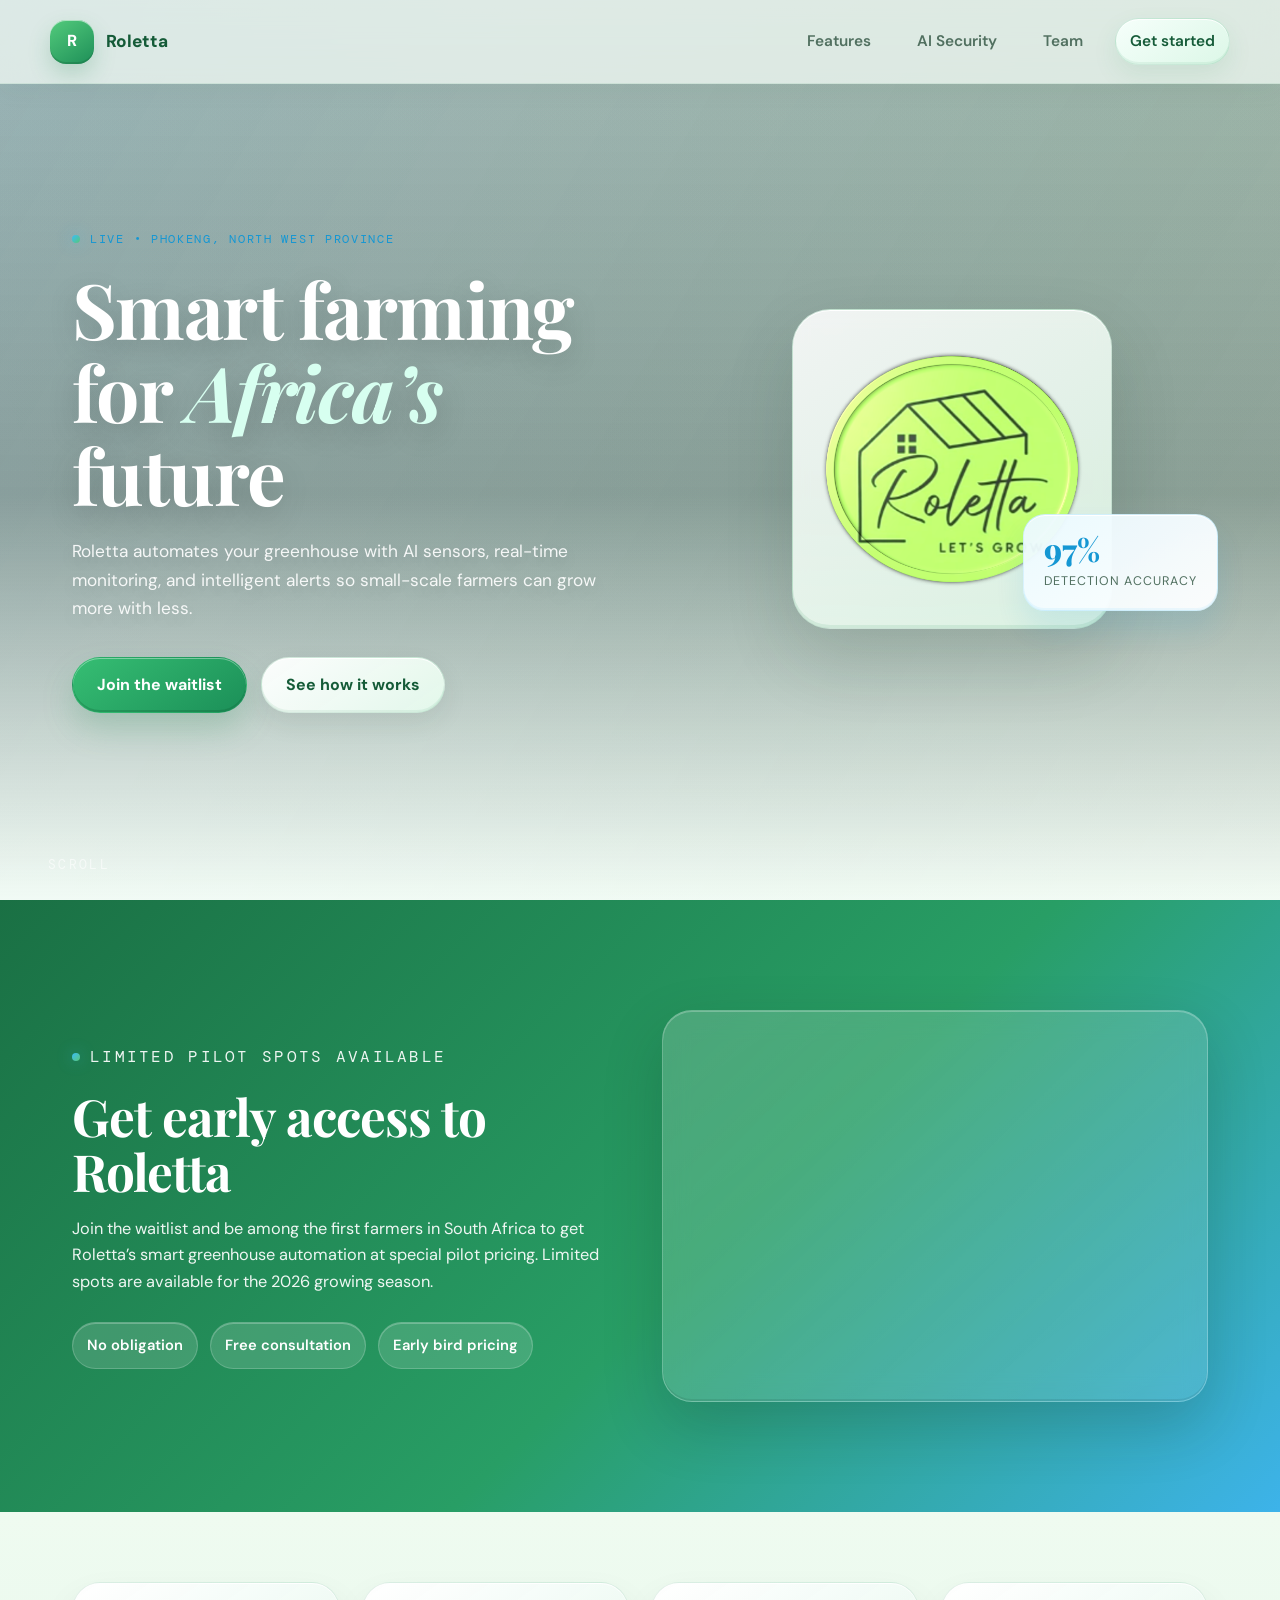
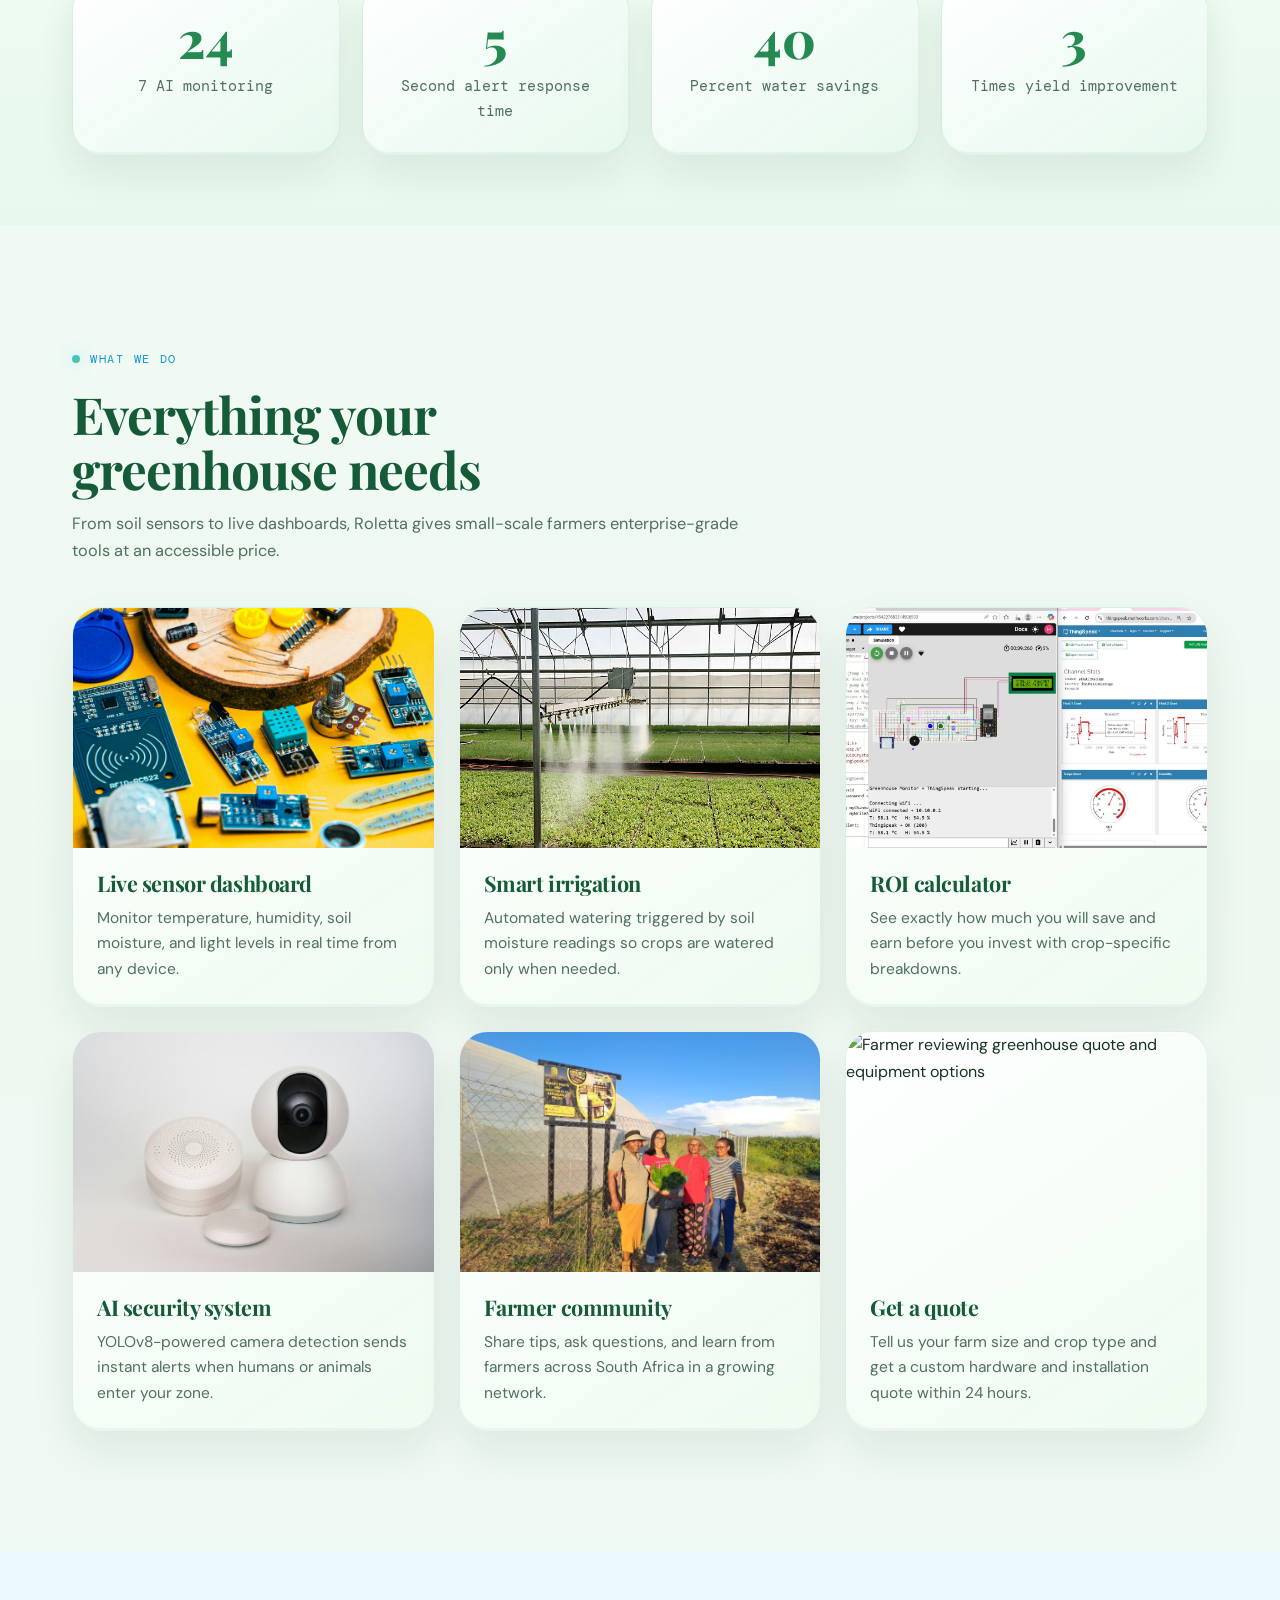
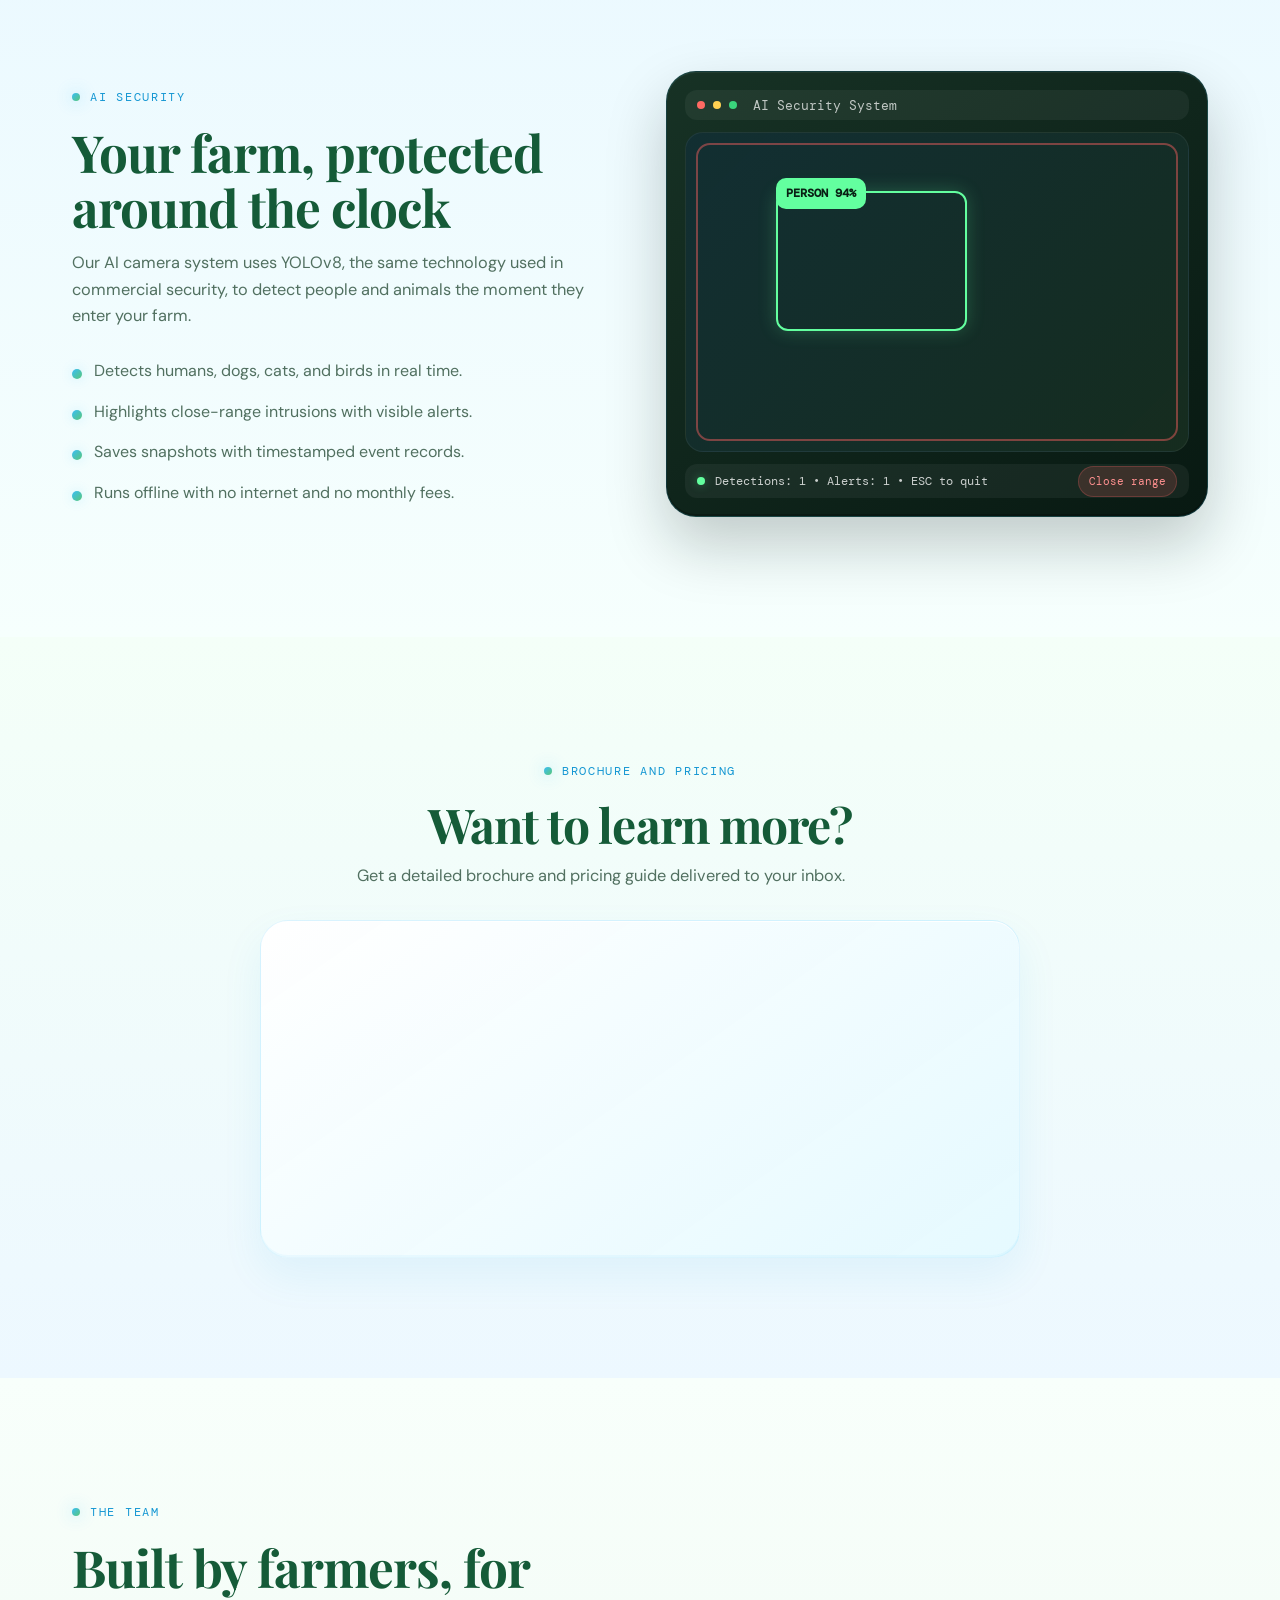
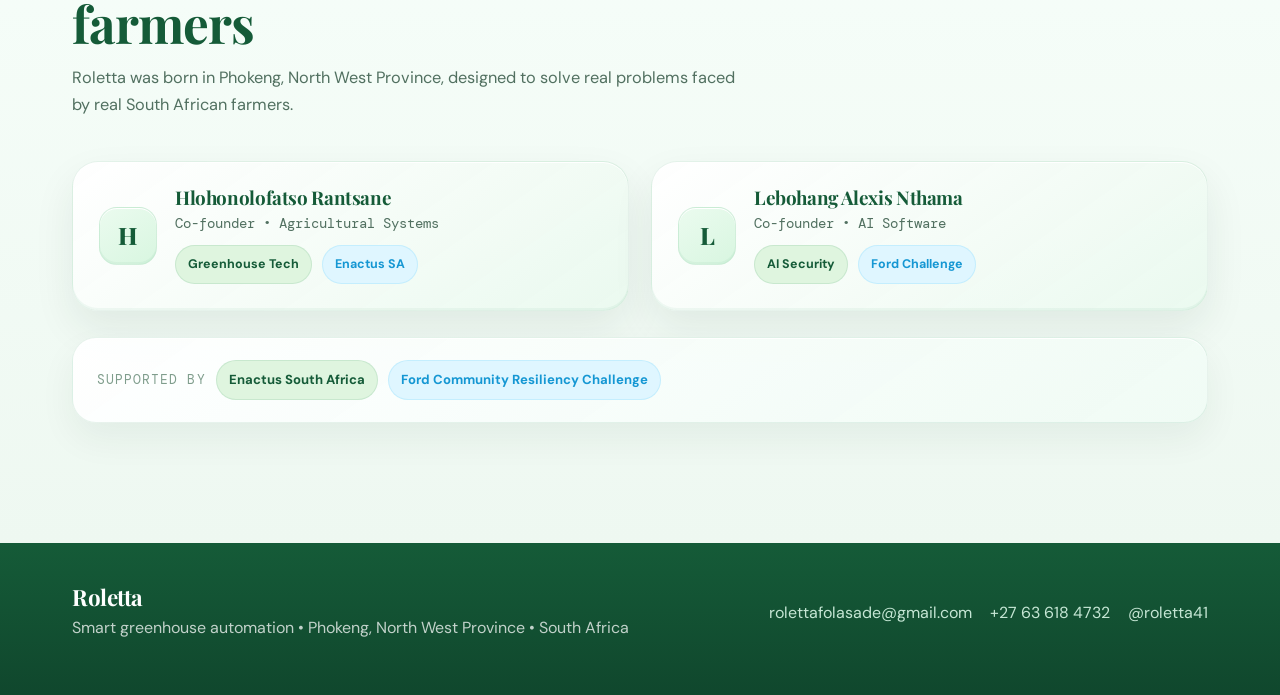
==== commit 2055f710: "Add files via upload" ====
--- a/index.html
+++ b/index.html
@@ -1,560 +1,374 @@
-<!DOCTYPE html>
-<html lang="en">
-<head>
-  <meta charset="UTF-8">
-  <meta name="viewport" content="width=device-width, initial-scale=1.0">
-  <title>Roletta Systems — Let's Grow</title>
-  <meta name="description" content="Smart greenhouse automation and AI security for small-scale farmers in South Africa. Growing food security, one sensor at a time.">
-  <meta property="og:title" content="Roletta Systems — Let's Grow">
-  <meta property="og:description" content="Smart greenhouse automation for small-scale farmers in South Africa.">
-  <meta property="og:type" content="website">
-
-  <!-- Google Analytics -->
-  <script async src="https://www.googletagmanager.com/gtag/js?id=G-Q4E4PE73DZ"></script>
-  <script>
-    window.dataLayer = window.dataLayer || [];
-    function gtag(){dataLayer.push(arguments);}
-    gtag('js', new Date());
-    gtag('config', 'G-Q4E4PE73DZ');
-  </script>
-
-  <!-- GA4 Button Click Tracking -->
-  <script>
-    document.addEventListener('DOMContentLoaded', function() {
-      // Track signup button clicks
-      var signupBtn = document.getElementById('signupButton');
-      if (signupBtn) {
-        signupBtn.addEventListener('click', function() {
-          gtag('event', 'sign_up_click', {
-            'event_category': 'engagement',
-            'event_label': 'Hero Signup Button',
-            'value': 1
-          });
-          console.log('GA4 event tracked: sign_up_click');
-        });
-      }
-      
-      // Track the nav CTA button
-      var navCtaBtn = document.querySelector('.nav-cta');
-      if (navCtaBtn) {
-        navCtaBtn.addEventListener('click', function() {
-          gtag('event', 'sign_up_click', {
-            'event_category': 'engagement',
-            'event_label': 'Nav CTA Button',
-            'value': 1
-          });
-          console.log('GA4 event tracked: nav_cta_click');
-        });
-      }
-      
-      // Track secondary button
-      var secondaryBtn = document.querySelector('.btn-secondary');
-      if (secondaryBtn) {
-        secondaryBtn.addEventListener('click', function() {
-          gtag('event', 'button_click', {
-            'event_category': 'engagement',
-            'event_label': 'See How It Works Button',
-            'value': 1
-          });
-        });
-      }
-    });
-  </script>
-
-  <!-- Brevo Conversations Widget -->
-  <script>
-    (function(d, w, c) {
-      w.BrevoConversationsID = '6874f6e2b2e3d218b5d3e8a1';
-      w[c] = w[c] || function() { (w[c].q = w[c].q || []).push(arguments); };
-      var s = d.createElement('script');
-      s.async = true;
-      s.src = 'https://conversations-widget.brevo.com/brevo-conversations.js';
-      if (d.head) d.head.appendChild(s);
-    })(document, window, 'BrevoConversations');
-  </script>
-
-  <link rel="preconnect" href="https://fonts.googleapis.com">
-  <link rel="preconnect" href="https://fonts.gstatic.com" crossorigin>
-  <link href="https://fonts.googleapis.com/css2?family=DM+Mono:wght@400;500&family=DM+Sans:wght@300;400;500;600;700&family=Playfair+Display:ital,wght@0,700;0,800;1,700&display=swap" rel="stylesheet">
-
-  <style>
-    :root {
-      --gd: #1A5C2A;
-      --gm: #2E8B45;
-      --gl: #EAF3DE;
-      --ga: #97C459;
-      --bg: #F7F6F2;
-      --sur: #FFFFFF;
-      --bdr: #E4E2DA;
-      --tx: #1C1C1A;
-      --tx2: #5C5B57;
-      --tx3: #9C9A92;
-      --mono: 'DM Mono', monospace;
-      --sans: 'DM Sans', sans-serif;
-      --display: 'Playfair Display', serif;
-    }
-    *, *::before, *::after { box-sizing: border-box; margin: 0; padding: 0; }
-    html { scroll-behavior: smooth; }
-    body { font-family: var(--sans); background: var(--bg); color: var(--tx); line-height: 1.6; -webkit-font-smoothing: antialiased; }
-    h1,h2,h3 { font-family: var(--display); line-height: 1.15; }
-    a { text-decoration: none; color: inherit; }
-    img { max-width: 100%; display: block; }
-    button { cursor: pointer; font-family: var(--sans); border: none; }
-
-    /* NAV */
-    nav {
-      position: sticky; top: 0; z-index: 100;
-      height: 68px; padding: 0 48px;
-      display: flex; align-items: center; justify-content: space-between;
-      background: rgba(247,246,242,.95);
-      backdrop-filter: blur(16px);
-      border-bottom: 1px solid var(--bdr);
-    }
-    .nav-logo { display: flex; align-items: center; gap: 10px; }
-    .nav-logo img { width: 42px; height: 42px; border-radius: 50%; object-fit: cover; border: 2px solid var(--ga); }
-    .nav-brand { font-family: var(--display); font-size: 20px; font-weight: 700; color: var(--gd); }
-    .nav-links { display: flex; align-items: center; gap: 8px; }
-    .nav-links a { font-size: 14px; font-weight: 500; color: var(--tx2); padding: 8px 14px; border-radius: 8px; transition: background .15s, color .15s; }
-    .nav-links a:hover { background: var(--gl); color: var(--gd); }
-    .nav-cta { background: var(--gd); color: #fff !important; padding: 10px 22px !important; border-radius: 10px !important; font-weight: 700 !important; box-shadow: 0 2px 8px rgba(26,92,42,.25); transition: background .15s, transform .1s !important; }
-    .nav-cta:hover { background: var(--gm) !important; transform: translateY(-1px); }
-
-    /* HERO */
-    .hero {
-      padding: 96px 48px 80px;
-      max-width: 1100px; margin: 0 auto;
-      display: grid; grid-template-columns: 1fr 1fr; gap: 64px; align-items: center;
-    }
-    .hero-tag { font-family: var(--mono); font-size: 11px; font-weight: 500; color: var(--gm); text-transform: uppercase; letter-spacing: .12em; margin-bottom: 16px; display: flex; align-items: center; gap: 8px; }
-    .hero-tag::before { content: ''; display: inline-block; width: 6px; height: 6px; border-radius: 50%; background: var(--ga); box-shadow: 0 0 6px var(--ga); animation: blink 2s infinite; }
-    @keyframes blink { 0%,100%{opacity:1} 50%{opacity:.3} }
-    .hero h1 { font-size: clamp(36px, 5vw, 58px); font-weight: 800; color: var(--gd); letter-spacing: -.03em; margin-bottom: 20px; }
-    .hero h1 em { font-style: italic; color: var(--gm); }
-    .hero-sub { font-size: 17px; color: var(--tx2); line-height: 1.7; margin-bottom: 36px; max-width: 480px; }
-    .hero-btns { display: flex; gap: 12px; flex-wrap: wrap; }
-    .btn-primary { background: var(--gd); color: #fff; padding: 14px 28px; border-radius: 12px; font-size: 15px; font-weight: 700; box-shadow: 0 4px 14px rgba(26,92,42,.3); transition: background .15s, transform .12s; }
-    .btn-primary:hover { background: var(--gm); transform: translateY(-2px); }
-    .btn-secondary { background: var(--sur); color: var(--gd); padding: 14px 28px; border-radius: 12px; font-size: 15px; font-weight: 600; border: 1.5px solid var(--ga); transition: background .15s, transform .12s; }
-    .btn-secondary:hover { background: var(--gl); transform: translateY(-2px); }
-    .hero-visual { position: relative; display: flex; align-items: center; justify-content: center; }
-    .hero-logo-wrap { width: 320px; height: 320px; border-radius: 50%; background: linear-gradient(135deg, var(--gl), #d8f0b8); border: 3px solid rgba(151,196,89,.3); display: flex; align-items: center; justify-content: center; box-shadow: 0 24px 64px rgba(26,92,42,.15); }
-    .hero-logo-wrap img { width: 260px; height: 260px; border-radius: 50%; object-fit: cover; }
-    .hero-badge { position: absolute; bottom: 20px; right: 0; background: var(--sur); border: 1px solid var(--bdr); border-radius: 14px; padding: 12px 16px; box-shadow: 0 8px 24px rgba(0,0,0,.08); }
-    .hero-badge-num { font-family: var(--display); font-size: 28px; font-weight: 800; color: var(--gd); }
-    .hero-badge-lbl { font-size: 11px; color: var(--tx3); font-family: var(--mono); }
-
-    /* IMMEDIATE SIGNUP SECTION */
-    .immediate-signup {
-      background: linear-gradient(135deg, var(--gd) 0%, #0f3518 100%);
-      padding: 60px 48px;
-      border-top: 3px solid var(--ga);
-      border-bottom: 3px solid var(--ga);
-    }
-    .signup-container {
-      max-width: 1100px;
-      margin: 0 auto;
-      display: grid;
-      grid-template-columns: 1fr 1fr;
-      gap: 48px;
-      align-items: center;
-    }
-    .signup-left .signup-badge {
-      font-family: var(--mono);
-      font-size: 11px;
-      color: var(--ga);
-      text-transform: uppercase;
-      letter-spacing: .1em;
-      margin-bottom: 12px;
-    }
-    .signup-left h2 {
-      font-family: var(--display);
-      font-size: clamp(28px, 4vw, 38px);
-      font-weight: 800;
-      color: #fff;
-      margin-bottom: 16px;
-    }
-    .signup-left p {
-      font-size: 16px;
-      color: rgba(255,255,255,0.85);
-      line-height: 1.6;
-    }
-    .benefits {
-      display: flex;
-      gap: 12px;
-      margin-top: 24px;
-      flex-wrap: wrap;
-    }
-    .benefit-item {
-      background: rgba(151,196,89,0.2);
-      padding: 8px 12px;
-      border-radius: 8px;
-    }
-    .benefit-item span:first-child {
-      color: var(--ga);
-      font-weight: 700;
-    }
-    .benefit-item span:last-child {
-      color: #fff;
-      font-size: 12px;
-    }
-    .form-wrapper {
-      background: rgba(255,255,255,0.1);
-      backdrop-filter: blur(10px);
-      border-radius: 24px;
-      padding: 32px;
-      border: 1px solid rgba(151,196,89,0.3);
-    }
-    .form-wrapper iframe {
-      display: block;
-      width: 100%;
-      border-radius: 16px;
-    }
-
-    /* STATS */
-    .stats { background: var(--gd); padding: 48px; }
-    .stats-inner { max-width: 1100px; margin: 0 auto; display: grid; grid-template-columns: repeat(4,1fr); gap: 32px; }
-    .stat { text-align: center; }
-    .stat-num { font-family: var(--display); font-size: 42px; font-weight: 800; color: var(--ga); letter-spacing: -.03em; }
-    .stat-lbl { font-size: 13px; color: rgba(159,225,203,.75); font-family: var(--mono); margin-top: 4px; }
-
-    /* FEATURES */
-    .section { padding: 80px 48px; max-width: 1100px; margin: 0 auto; }
-    .section-tag { font-family: var(--mono); font-size: 11px; color: var(--gm); text-transform: uppercase; letter-spacing: .1em; margin-bottom: 12px; }
-    .section-title { font-family: var(--display); font-size: clamp(28px, 4vw, 42px); font-weight: 800; color: var(--gd); letter-spacing: -.02em; margin-bottom: 12px; }
-    .section-sub { font-size: 16px; color: var(--tx2); max-width: 560px; line-height: 1.7; margin-bottom: 48px; }
-    .features-grid { display: grid; grid-template-columns: repeat(3,1fr); gap: 20px; }
-    .feature-card { background: var(--sur); border: 1px solid var(--bdr); border-radius: 20px; padding: 28px; transition: box-shadow .2s, transform .2s; }
-    .feature-card:hover { box-shadow: 0 12px 32px rgba(26,92,42,.1); transform: translateY(-4px); }
-    .feature-icon { width: 48px; height: 48px; border-radius: 14px; background: var(--gl); border: 1px solid rgba(151,196,89,.3); display: flex; align-items: center; justify-content: center; font-size: 22px; margin-bottom: 16px; }
-    .feature-title { font-size: 16px; font-weight: 700; color: var(--tx); margin-bottom: 8px; }
-    .feature-desc { font-size: 14px; color: var(--tx2); line-height: 1.65; }
-
-    /* AI SECURITY */
-    .security-section { background: var(--gl); padding: 80px 48px; }
-    .security-inner { max-width: 1100px; margin: 0 auto; display: grid; grid-template-columns: 1fr 1fr; gap: 64px; align-items: center; }
-    .security-screen { background: #1a1a1a; border-radius: 16px; padding: 20px; aspect-ratio: 4/3; display: flex; flex-direction: column; gap: 8px; border: 2px solid #333; box-shadow: 0 24px 48px rgba(0,0,0,.2); }
-    .security-bar { height: 28px; background: #222; border-radius: 8px; display: flex; align-items: center; padding: 0 12px; gap: 6px; }
-    .dot { width: 8px; height: 8px; border-radius: 50%; }
-    .dot-red { background: #ff5f57; } .dot-yellow { background: #febc2e; } .dot-green { background: #28c840; }
-    .security-feed { flex: 1; background: #0d0d0d; border-radius: 8px; position: relative; display: flex; align-items: center; justify-content: center; overflow: hidden; }
-    .detection-box { position: absolute; top: 20%; left: 30%; width: 40%; height: 55%; border: 2px solid #00ff88; border-radius: 4px; animation: pulse-box 2s infinite; }
-    .detection-label { position: absolute; top: 18%; left: 30%; background: #00ff88; color: #000; font-size: 10px; font-weight: 700; padding: 2px 6px; border-radius: 3px; font-family: monospace; }
-    @keyframes pulse-box { 0%,100%{opacity:1} 50%{opacity:.6} }
-    .status-bar { height: 24px; background: #111; border-radius: 6px; display: flex; align-items: center; padding: 0 10px; gap: 8px; }
-    .status-dot { width: 6px; height: 6px; border-radius: 50%; background: #00ff88; animation: blink 1.5s infinite; }
-    .status-text { font-family: monospace; font-size: 10px; color: #00ff88; }
-    .alert-chip { background: rgba(255,60,60,.15); border: 1px solid rgba(255,60,60,.4); border-radius: 4px; padding: 2px 8px; font-family: monospace; font-size: 10px; color: #ff6060; margin-left: auto; }
-
-    /* SECONDARY SIGNUP */
-    .secondary-signup {
-      padding: 60px 48px;
-      background: var(--sur);
-      text-align: center;
-    }
-    .secondary-signup h2 {
-      font-family: var(--display);
-      font-size: clamp(28px, 4vw, 36px);
-      font-weight: 800;
-      color: var(--gd);
-      margin-bottom: 14px;
-    }
-    .secondary-signup p {
-      font-size: 16px;
-      color: var(--tx2);
-      margin-bottom: 36px;
-    }
-    .secondary-form-wrapper {
-      max-width: 480px;
-      margin: 0 auto;
-    }
-
-    /* TEAM */
-    .team-section { padding: 80px 48px; max-width: 1100px; margin: 0 auto; }
-    .team-grid { display: grid; grid-template-columns: repeat(2,1fr); gap: 20px; margin-top: 48px; }
-    .team-card { background: var(--sur); border: 1px solid var(--bdr); border-radius: 20px; padding: 28px; display: flex; align-items: center; gap: 18px; }
-    .team-avatar { width: 56px; height: 56px; border-radius: 50%; background: var(--gl); border: 2px solid rgba(151,196,89,.4); display: flex; align-items: center; justify-content: center; font-family: var(--display); font-size: 22px; font-weight: 800; color: var(--gd); flex-shrink: 0; }
-    .team-name { font-size: 15px; font-weight: 700; color: var(--tx); }
-    .team-role { font-size: 12px; color: var(--tx3); font-family: var(--mono); margin-top: 3px; }
-    .team-badges { display: flex; gap: 6px; margin-top: 8px; flex-wrap: wrap; }
-    .badge { font-size: 10px; font-weight: 600; padding: 3px 9px; border-radius: 20px; font-family: var(--mono); }
-    .badge-green { background: var(--gl); color: var(--gd); border: 1px solid rgba(151,196,89,.35); }
-    .badge-blue { background: #E6F1FB; color: #185FA5; border: 1px solid rgba(24,95,165,.2); }
-    .support-box {
-      margin-top: 32px;
-      padding: 24px;
-      background: var(--sur);
-      border: 1px solid var(--bdr);
-      border-radius: 16px;
-      display: flex;
-      align-items: center;
-      gap: 20px;
-      flex-wrap: wrap;
-    }
-    .support-label {
-      font-size: 13px;
-      color: var(--tx3);
-      font-family: var(--mono);
-      text-transform: uppercase;
-      letter-spacing: .06em;
-    }
-
-    /* FOOTER */
-    footer { background: #0f3518; padding: 48px; text-align: center; }
-    .footer-logo { font-family: var(--display); font-size: 24px; font-weight: 800; color: var(--ga); margin-bottom: 10px; }
-    .footer-sub { font-size: 13px; color: rgba(159,225,203,.6); margin-bottom: 20px; }
-    .footer-links { display: flex; justify-content: center; gap: 24px; margin-bottom: 24px; flex-wrap: wrap; }
-    .footer-links a { font-size: 13px; color: rgba(159,225,203,.7); transition: color .15s; }
-    .footer-links a:hover { color: #fff; }
-    .footer-bottom { font-size: 11px; color: rgba(159,225,203,.4); font-family: var(--mono); }
-
-    /* RESPONSIVE */
-    @media(max-width:900px) {
-      nav { padding: 0 24px; }
-      .nav-links { display: none; }
-      .hero { grid-template-columns: 1fr; padding: 64px 24px 48px; gap: 40px; }
-      .hero-visual { order: -1; }
-      .hero-logo-wrap { width: 220px; height: 220px; }
-      .hero-logo-wrap img { width: 180px; height: 180px; }
-      .immediate-signup { padding: 48px 24px; }
-      .signup-container { grid-template-columns: 1fr; gap: 32px; }
-      .stats-inner { grid-template-columns: repeat(2,1fr); }
-      .features-grid { grid-template-columns: 1fr; }
-      .security-inner { grid-template-columns: 1fr; }
-      .team-grid { grid-template-columns: 1fr; }
-      .section { padding: 60px 24px; }
-      .security-section { padding: 60px 24px; }
-      .secondary-signup { padding: 60px 24px; }
-      .stats { padding: 48px 24px; }
-      footer { padding: 48px 24px; }
-    }
-  </style>
-</head>
-<body>
-
-<!-- NAV -->
-<nav>
-  <div class="nav-logo">
-    <img src="Roletta_logo.png" alt="Roletta logo">
-    <span class="nav-brand">Roletta</span>
-  </div>
-  <div class="nav-links">
-    <a href="#features">Features</a>
-    <a href="#security">AI Security</a>
-    <a href="#team">Team</a>
-    <a href="#signup" class="nav-cta">Get started</a>
-  </div>
-</nav>
-
-<!-- HERO -->
-<section style="background: var(--bg);">
-  <div class="hero">
-    <div>
-      <div class="hero-tag">Live · Phokeng, North West Province</div>
-      <h1>Smart farming<br>for <em>Africa's</em><br>future</h1>
-      <p class="hero-sub">Roletta automates your greenhouse with AI sensors, real-time monitoring, and intelligent alerts — so small-scale farmers can grow more with less.</p>
-      <div class="hero-btns">
-        <a href="#signup-form" class="btn-primary" id="signupButton">Join the waitlist</a>
-        <a href="#features" class="btn-secondary">See how it works</a>
-      </div>
-    </div>
-    <div class="hero-visual">
-      <div class="hero-logo-wrap">
-        <img src="Roletta_logo.png" alt="Roletta Systems">
-      </div>
-      <div class="hero-badge">
-        <div class="hero-badge-num">97%</div>
-        <div class="hero-badge-lbl">detection accuracy</div>
-      </div>
-    </div>
-  </div>
-</section>
-
-<!-- IMMEDIATE SIGNUP SECTION - FORM RIGHT HERE -->
-<div class="immediate-signup" id="signup-form">
-  <div class="signup-container">
-    <div class="signup-left">
-      <div class="signup-badge">🚀 Limited Pilot Spots Available</div>
-      <h2>Get Early Access to Roletta</h2>
-      <p>Join the waitlist and be among the first farmers in South Africa to get Roletta's smart greenhouse automation at special pilot pricing. Limited spots available for the 2026 growing season.</p>
-      <div class="benefits">
-        <div class="benefit-item">
-          <span>✓</span>
-          <span> No obligation</span>
-        </div>
-        <div class="benefit-item">
-          <span>✓</span>
-          <span> Free consultation</span>
-        </div>
-        <div class="benefit-item">
-          <span>✓</span>
-          <span> Early bird pricing</span>
-        </div>
-      </div>
-    </div>
-    <div class="form-wrapper">
-      <iframe
-        width="100%"
-        height="350"
-        src="https://0edc6a3f.sibforms.com/serve/[base64]"
-        frameborder="0"
-        scrolling="auto"
-        allowfullscreen
-        style="display:block; width:100%; border-radius:16px;">
-      </iframe>
-    </div>
-  </div>
-</div>
-
-<!-- STATS -->
-<div class="stats">
-  <div class="stats-inner">
-    <div class="stat"><div class="stat-num">24/7</div><div class="stat-lbl">AI monitoring</div></div>
-    <div class="stat"><div class="stat-num">5s</div><div class="stat-lbl">alert response time</div></div>
-    <div class="stat"><div class="stat-num">40%</div><div class="stat-lbl">water savings</div></div>
-    <div class="stat"><div class="stat-num">3×</div><div class="stat-lbl">yield improvement</div></div>
-  </div>
-</div>
-
-<!-- FEATURES -->
-<section class="section" id="features">
-  <div class="section-tag">What we do</div>
-  <h2 class="section-title">Everything your greenhouse needs</h2>
-  <p class="section-sub">From soil sensors to live dashboards — Roletta gives small-scale farmers enterprise-grade tools at an accessible price.</p>
-  <div class="features-grid">
-    <div class="feature-card">
-      <div class="feature-icon">🌡️</div>
-      <div class="feature-title">Live sensor dashboard</div>
-      <p class="feature-desc">Monitor temperature, humidity, soil moisture, and light levels in real time from any device.</p>
-    </div>
-    <div class="feature-card">
-      <div class="feature-icon">💧</div>
-      <div class="feature-title">Smart irrigation</div>
-      <p class="feature-desc">Automated watering triggered by soil moisture readings — only water when your crops need it.</p>
-    </div>
-    <div class="feature-card">
-      <div class="feature-icon">📊</div>
-      <div class="feature-title">ROI calculator</div>
-      <p class="feature-desc">See exactly how much you'll save and earn before you invest — with crop-specific breakdowns.</p>
-    </div>
-    <div class="feature-card">
-      <div class="feature-icon">🤖</div>
-      <div class="feature-title">AI security system</div>
-      <p class="feature-desc">YOLOv8-powered camera detects humans and animals. Instant alerts when someone enters your zone.</p>
-    </div>
-    <div class="feature-card">
-      <div class="feature-icon">👥</div>
-      <div class="feature-title">Farmer community</div>
-      <p class="feature-desc">Share tips, ask questions, and learn from farmers across South Africa in our growing network.</p>
-    </div>
-    <div class="feature-card">
-      <div class="feature-icon">📦</div>
-      <div class="feature-title">Get a quote</div>
-      <p class="feature-desc">Tell us your farm size and crop type — we'll send a custom hardware and installation quote within 24 hours.</p>
-    </div>
-  </div>
-</section>
-
-<!-- AI SECURITY -->
-<div class="security-section" id="security">
-  <div class="security-inner">
-    <div>
-      <div class="section-tag">AI security</div>
-      <h2 class="section-title">Your farm, protected around the clock</h2>
-      <p class="section-sub" style="margin-bottom:28px;">Our AI camera system uses YOLOv8 — the same technology used in commercial security — to detect people and animals the moment they enter your farm.</p>
-      <ul style="list-style:none; display:flex; flex-direction:column; gap:14px;">
-        <li style="display:flex;align-items:flex-start;gap:12px;"><span style="background:var(--gd);color:#fff;width:22px;height:22px;border-radius:50%;display:flex;align-items:center;justify-content:center;font-size:12px;font-weight:700;flex-shrink:0;margin-top:2px;">✓</span><span style="font-size:15px;color:var(--tx2);">Detects humans, dogs, cats and birds in real time</span></li>
-        <li style="display:flex;align-items:flex-start;gap:12px;"><span style="background:var(--gd);color:#fff;width:22px;height:22px;border-radius:50%;display:flex;align-items:center;justify-content:center;font-size:12px;font-weight:700;flex-shrink:0;margin-top:2px;">✓</span><span style="font-size:15px;color:var(--tx2);">Red border alert when someone is in close range</span></li>
-        <li style="display:flex;align-items:flex-start;gap:12px;"><span style="background:var(--gd);color:#fff;width:22px;height:22px;border-radius:50%;display:flex;align-items:center;justify-content:center;font-size:12px;font-weight:700;flex-shrink:0;margin-top:2px;">✓</span><span style="font-size:15px;color:var(--tx2);">Automatic snapshot saving with timestamp logs</span></li>
-        <li style="display:flex;align-items:flex-start;gap:12px;"><span style="background:var(--gd);color:#fff;width:22px;height:22px;border-radius:50%;display:flex;align-items:center;justify-content:center;font-size:12px;font-weight:700;flex-shrink:0;margin-top:2px;">✓</span><span style="font-size:15px;color:var(--tx2);">Runs offline — no internet needed, no monthly fees</span></li>
-      </ul>
-    </div>
-    <div>
-      <div class="security-screen">
-        <div class="security-bar">
-          <div class="dot dot-red"></div>
-          <div class="dot dot-yellow"></div>
-          <div class="dot dot-green"></div>
-          <span style="font-family:monospace;font-size:11px;color:#666;margin-left:8px;">AI Security System</span>
-        </div>
-        <div class="security-feed">
-          <div class="detection-box"></div>
-          <div class="detection-label">PERSON 94%</div>
-          <div style="position:absolute;inset:0;border:6px solid rgba(255,60,60,.4);border-radius:8px;animation:pulse-box 1.5s infinite;"></div>
-        </div>
-        <div class="status-bar">
-          <div class="status-dot"></div>
-          <span class="status-text">Detections: 1 | Alerts: 1 | ESC to quit</span>
-          <div class="alert-chip">⚠ CLOSE RANGE</div>
-        </div>
-      </div>
-    </div>
-  </div>
-</div>
-
-<!-- SECONDARY SIGNUP SECTION -->
-<div class="secondary-signup" id="signup">
-  <h2>Want to learn more?</h2>
-  <p>Get a detailed brochure and pricing guide delivered to your inbox.</p>
-  <div class="secondary-form-wrapper">
-    <iframe
-      width="100%"
-      height="300"
-      src="https://0edc6a3f.sibforms.com/serve/[base64]"
-      frameborder="0"
-      scrolling="auto"
-      allowfullscreen
-      style="display:block; width:100%; border-radius:12px;">
-    </iframe>
-  </div>
-</div>
-
-<!-- TEAM -->
-<section class="team-section" id="team">
-  <div class="section-tag">The team</div>
-  <h2 class="section-title">Built by farmers, for farmers</h2>
-  <p class="section-sub">Roletta was born in Phokeng, North West Province — designed to solve real problems faced by real South African farmers.</p>
-  <div class="team-grid">
-    <div class="team-card">
-      <div class="team-avatar">H</div>
-      <div>
-        <div class="team-name">Hlohonolofatso Rantsane</div>
-        <div class="team-role">Co-founder · Agricultural Systems</div>
-        <div class="team-badges">
-          <span class="badge badge-green">Greenhouse Tech</span>
-          <span class="badge badge-blue">Enactus SA</span>
-        </div>
-      </div>
-    </div>
-    <div class="team-card">
-      <div class="team-avatar">L</div>
-      <div>
-        <div class="team-name">Lebohang Alexis Nthama</div>
-        <div class="team-role">Co-founder · AI & Software</div>
-        <div class="team-badges">
-          <span class="badge badge-green">AI Security</span>
-          <span class="badge badge-blue">Ford Challenge</span>
-        </div>
-      </div>
-    </div>
-  </div>
-  <div class="support-box">
-    <div class="support-label">Supported by</div>
-    <span class="badge badge-green" style="font-size:12px;padding:6px 14px;">🌱 Enactus South Africa</span>
-    <span class="badge badge-blue" style="font-size:12px;padding:6px 14px;">🚗 Ford Community Resiliency Challenge</span>
-  </div>
-</section>
-
-<!-- FOOTER -->
-<footer>
-  <div class="footer-logo">Roletta</div>
-  <div class="footer-sub">Smart greenhouse automation · Phokeng, North West Province · South Africa</div>
-  <div class="footer-links">
-    <a href="mailto:rolettafolasade@gmail.com">rolettafolasade@gmail.com</a>
-    <a href="tel:+27636184732">+27 63 618 4732</a>
-    <a href="#">@roletta41</a>
-  </div>
-  <div class="footer-bottom">© 2026 Roletta Systems · Let's Grow</div>
-</footer>
-
-</body>
-</html>
+<!DOCTYPE html>
+<html lang="en">
+<head>
+  <meta charset="UTF-8">
+  <meta name="viewport" content="width=device-width, initial-scale=1.0">
+  <title>Roletta Systems | Let's Grow</title>
+  <meta name="description" content="Smart greenhouse automation and AI security for small-scale farmers in South Africa. Growing food security, one sensor at a time.">
+  <meta property="og:title" content="Roletta Systems | Let's Grow">
+  <meta property="og:description" content="Smart greenhouse automation for small-scale farmers in South Africa.">
+
+  <!-- Google Analytics -->
+  <script async src="https://www.googletagmanager.com/gtag/js?id=G-Q4E4PE73DZ"></script>
+  <script>
+    window.dataLayer = window.dataLayer || [];
+    function gtag(){dataLayer.push(arguments);}
+    gtag('js', new Date());
+    gtag('config', 'G-Q4E4PE73DZ');
+  </script>
+
+  <!-- Brevo Conversations Widget -->
+  <script>
+    (function(d, w, c) {
+      w.BrevoConversationsID = '6874f6e2b2e3d218b5d3e8a1';
+      w[c] = w[c] || function() {
+        (w[c].q = w[c].q || []).push(arguments);
+      };
+      var s = d.createElement('script');
+      s.async = true;
+      s.src = 'https://conversations-widget.brevo.com/brevo-conversations.js';
+      if (d.head) d.head.appendChild(s);
+    })(document, window, 'BrevoConversations');
+  </script>
+
+  <link rel="preconnect" href="https://fonts.googleapis.com">
+  <link rel="preconnect" href="https://fonts.gstatic.com" crossorigin>
+  <link href="https://fonts.googleapis.com/css2?family=DM+Mono:wght@400;500&family=DM+Sans:wght@300;400;500;600;700&family=Playfair+Display:ital,wght@0,700;0,800;1,700&display=swap" rel="stylesheet">
+
+  <link rel="stylesheet" href="style.css">
+</head>
+<body>
+  <header class="site-header">
+    <div class="nav-container">
+      <a href="#top" class="brand">
+        <span class="brand-mark">R</span>
+        <span class="brand-text">Roletta</span>
+      </a>
+
+      <nav class="site-nav">
+        <a href="#features">Features</a>
+        <a href="#security">AI Security</a>
+        <a href="#team">Team</a>
+        <a href="#signup" class="nav-cta">Get started</a>
+      </nav>
+    </div>
+  </header>
+
+  <main>
+    <section class="hero" id="top">
+      <div class="hero-video">
+        <video autoplay muted loop playsinline>
+          <source src="assets/videos/greenhouse.mp4" type="video/mp4">
+        </video>
+      </div>
+
+      <div class="container hero-grid">
+        <div class="hero-copy">
+          <p class="eyebrow">Live • Phokeng, North West Province</p>
+          <h1>Smart farming for <em>Africa’s</em> future</h1>
+          <p class="hero-sub">
+            Roletta automates your greenhouse with AI sensors, real-time monitoring, and intelligent alerts so small-scale farmers can grow more with less.
+          </p>
+
+          <div class="hero-actions">
+            <a href="#signup-form" class="btn btn-primary" id="signupButton">Join the waitlist</a>
+            <a href="#features" class="btn btn-secondary">See how it works</a>
+          </div>
+        </div>
+
+        <div class="hero-visual">
+          <div class="hero-logo-wrap">
+            <img src="assets/images/logo.png" alt="Roletta Systems logo">
+          </div>
+
+          <div class="hero-badge">
+            <div class="hero-badge-num">97%</div>
+            <div class="hero-badge-lbl">Detection accuracy</div>
+          </div>
+        </div>
+      </div>
+
+      <div class="hero-scroll">
+        <span>Scroll</span>
+      </div>
+    </section>
+
+    <section class="signup-band" id="signup-form">
+      <div class="container signup-grid">
+        <div class="signup-copy">
+          <p class="section-tag">Limited pilot spots available</p>
+          <h2>Get early access to Roletta</h2>
+          <p>
+            Join the waitlist and be among the first farmers in South Africa to get Roletta’s smart greenhouse automation at special pilot pricing. Limited spots are available for the 2026 growing season.
+          </p>
+
+          <div class="benefits">
+            <div class="benefit-chip">No obligation</div>
+            <div class="benefit-chip">Free consultation</div>
+            <div class="benefit-chip">Early bird pricing</div>
+          </div>
+        </div>
+
+        <div class="signup-form-card">
+          <iframe
+            width="100%"
+            height="350"
+            src="https://0edc6a3f.sibforms.com/serve/[base64]"
+            frameborder="0"
+            scrolling="auto"
+            allowfullscreen
+            style="display:block;width:100%;border-radius:16px;">
+          </iframe>
+        </div>
+      </div>
+    </section>
+
+    <section class="stats-section" id="stats">
+      <div class="container stats-grid">
+        <article class="stat-card">
+          <div class="stat-num" data-value="24">24</div>
+          <p>7 AI monitoring</p>
+        </article>
+
+        <article class="stat-card">
+          <div class="stat-num" data-value="5">5</div>
+          <p>Second alert response time</p>
+        </article>
+
+        <article class="stat-card">
+          <div class="stat-num" data-value="40">40</div>
+          <p>Percent water savings</p>
+        </article>
+
+        <article class="stat-card">
+          <div class="stat-num" data-value="3">3</div>
+          <p>Times yield improvement</p>
+        </article>
+      </div>
+    </section>
+
+    <section class="section" id="features">
+      <div class="container section-head">
+        <p class="section-tag">What we do</p>
+        <h2>Everything your greenhouse needs</h2>
+        <p class="section-lead">
+          From soil sensors to live dashboards, Roletta gives small-scale farmers enterprise-grade tools at an accessible price.
+        </p>
+      </div>
+
+      <div class="container features-grid">
+        <article class="feature-card">
+          <img src="assets/images/sensor.jpg" alt="Greenhouse sensors and monitoring equipment">
+          <div class="feature-card-content">
+            <h3>Live sensor dashboard</h3>
+            <p>Monitor temperature, humidity, soil moisture, and light levels in real time from any device.</p>
+          </div>
+        </article>
+
+        <article class="feature-card">
+          <img src="assets/images/irrigation.jpg" alt="Automated irrigation system in a greenhouse">
+          <div class="feature-card-content">
+            <h3>Smart irrigation</h3>
+            <p>Automated watering triggered by soil moisture readings so crops are watered only when needed.</p>
+          </div>
+        </article>
+
+        <article class="feature-card">
+          <img src="assets/images/dashboard.jpg" alt="Farm analytics dashboard on a digital screen">
+          <div class="feature-card-content">
+            <h3>ROI calculator</h3>
+            <p>See exactly how much you will save and earn before you invest with crop-specific breakdowns.</p>
+          </div>
+        </article>
+
+        <article class="feature-card">
+          <img src="assets/images/security.jpg" alt="AI security camera monitoring a farm zone">
+          <div class="feature-card-content">
+            <h3>AI security system</h3>
+            <p>YOLOv8-powered camera detection sends instant alerts when humans or animals enter your zone.</p>
+          </div>
+        </article>
+
+        <article class="feature-card">
+          <img src="assets/images/community.jpg" alt="Farmers sharing knowledge and working together">
+          <div class="feature-card-content">
+            <h3>Farmer community</h3>
+            <p>Share tips, ask questions, and learn from farmers across South Africa in a growing network.</p>
+          </div>
+        </article>
+
+        <article class="feature-card">
+          <img src="assets/images/quote.jpg" alt="Farmer reviewing greenhouse quote and equipment options">
+          <div class="feature-card-content">
+            <h3>Get a quote</h3>
+            <p>Tell us your farm size and crop type and get a custom hardware and installation quote within 24 hours.</p>
+          </div>
+        </article>
+      </div>
+    </section>
+
+    <section class="section security-section" id="security">
+      <div class="container security-grid">
+        <div class="security-copy">
+          <p class="section-tag">AI security</p>
+          <h2>Your farm, protected around the clock</h2>
+          <p class="section-lead">
+            Our AI camera system uses YOLOv8, the same technology used in commercial security, to detect people and animals the moment they enter your farm.
+          </p>
+
+          <ul class="security-list">
+            <li>Detects humans, dogs, cats, and birds in real time.</li>
+            <li>Highlights close-range intrusions with visible alerts.</li>
+            <li>Saves snapshots with timestamped event records.</li>
+            <li>Runs offline with no internet and no monthly fees.</li>
+          </ul>
+        </div>
+
+        <div class="security-demo">
+          <div class="security-screen">
+            <div class="security-bar">
+              <span class="dot dot-red"></span>
+              <span class="dot dot-yellow"></span>
+              <span class="dot dot-green"></span>
+              <span class="security-bar-text">AI Security System</span>
+            </div>
+
+            <div class="security-feed">
+              <div class="detection-box"></div>
+              <div class="detection-label">PERSON 94%</div>
+              <div class="danger-frame"></div>
+            </div>
+
+            <div class="status-bar">
+              <span class="status-dot"></span>
+              <span class="status-text">Detections: 1 • Alerts: 1 • ESC to quit</span>
+              <span class="alert-chip">Close range</span>
+            </div>
+          </div>
+        </div>
+      </div>
+    </section>
+
+    <section class="section secondary-signup" id="signup">
+      <div class="container secondary-signup-inner">
+        <p class="section-tag">Brochure and pricing</p>
+        <h2>Want to learn more?</h2>
+        <p class="section-lead">
+          Get a detailed brochure and pricing guide delivered to your inbox.
+        </p>
+
+        <div class="secondary-form-wrapper">
+          <iframe
+            width="100%"
+            height="300"
+            src="https://0edc6a3f.sibforms.com/serve/[base64]"
+            frameborder="0"
+            scrolling="auto"
+            allowfullscreen
+            style="display:block;width:100%;border-radius:12px;">
+          </iframe>
+        </div>
+      </div>
+    </section>
+
+    <section class="section team-section" id="team">
+      <div class="container section-head">
+        <p class="section-tag">The team</p>
+        <h2>Built by farmers, for farmers</h2>
+        <p class="section-lead">
+          Roletta was born in Phokeng, North West Province, designed to solve real problems faced by real South African farmers.
+        </p>
+      </div>
+
+      <div class="container team-grid">
+        <article class="team-card">
+          <div class="team-avatar">H</div>
+          <div class="team-card-content">
+            <h3>Hlohonolofatso Rantsane</h3>
+            <p class="team-role">Co-founder • Agricultural Systems</p>
+            <div class="team-badges">
+              <span class="badge badge-green">Greenhouse Tech</span>
+              <span class="badge badge-blue">Enactus SA</span>
+            </div>
+          </div>
+        </article>
+
+        <article class="team-card">
+          <div class="team-avatar">L</div>
+          <div class="team-card-content">
+            <h3>Lebohang Alexis Nthama</h3>
+            <p class="team-role">Co-founder • AI Software</p>
+            <div class="team-badges">
+              <span class="badge badge-green">AI Security</span>
+              <span class="badge badge-blue">Ford Challenge</span>
+            </div>
+          </div>
+        </article>
+      </div>
+
+      <div class="container support-box">
+        <span class="support-label">Supported by</span>
+        <span class="badge badge-green support-badge">Enactus South Africa</span>
+        <span class="badge badge-blue support-badge">Ford Community Resiliency Challenge</span>
+      </div>
+    </section>
+  </main>
+
+  <footer class="site-footer" id="contact">
+    <div class="container footer-inner">
+      <div>
+        <h3>Roletta</h3>
+        <p>Smart greenhouse automation • Phokeng, North West Province • South Africa</p>
+      </div>
+
+      <div class="footer-links">
+        <a href="mailto:rolettafolasade@gmail.com">rolettafolasade@gmail.com</a>
+        <a href="tel:+27636184732">+27 63 618 4732</a>
+        <a href="https://instagram.com/roletta41" target="_blank" rel="noopener noreferrer">@roletta41</a>
+      </div>
+    </div>
+  </footer>
+
+  <!-- GA4 Button Click Tracking -->
+  <script>
+    document.addEventListener('DOMContentLoaded', function () {
+      var signupBtn = document.getElementById('signupButton');
+      if (signupBtn) {
+        signupBtn.addEventListener('click', function () {
+          gtag('event', 'signup_click', {
+            event_category: 'engagement',
+            event_label: 'Hero Signup Button',
+            value: 1
+          });
+        });
+      }
+
+      var navCtaBtn = document.querySelector('.nav-cta');
+      if (navCtaBtn) {
+        navCtaBtn.addEventListener('click', function () {
+          gtag('event', 'signup_click', {
+            event_category: 'engagement',
+            event_label: 'Nav CTA Button',
+            value: 1
+          });
+        });
+      }
+
+      var secondaryBtn = document.querySelector('.btn-secondary');
+      if (secondaryBtn) {
+        secondaryBtn.addEventListener('click', function () {
+          gtag('event', 'button_click', {
+            event_category: 'engagement',
+            event_label: 'See How It Works Button',
+            value: 1
+          });
+        });
+      }
+    });
+  </script>
+
+  <script src="https://cdnjs.cloudflare.com/ajax/libs/gsap/3.12.5/gsap.min.js"></script>
+  <script src="https://cdnjs.cloudflare.com/ajax/libs/gsap/3.12.5/ScrollTrigger.min.js"></script>
+  <script src="script.js"></script>
+</body>
+</html>
--- a/style.css
+++ b/style.css
@@ -0,0 +1,1036 @@
+:root{
+  --bg: #f3fbf4;
+  --bg-soft: #edf8f0;
+  --surface: rgba(255, 255, 255, 0.82);
+  --surface-strong: rgba(255, 255, 255, 0.96);
+  --border: rgba(31, 109, 63, 0.12);
+  --border-strong: rgba(31, 109, 63, 0.22);
+
+  --text: #173222;
+  --muted: #517060;
+  --faint: #7f9d8c;
+
+  --green-deep: #155b38;
+  --green-main: #248a52;
+  --green-bright: #59c778;
+  --green-light: #dff5df;
+  --green-mist: #effbf0;
+
+  --sky: #39bdf8;
+  --sky-soft: #dff6ff;
+  --sky-deep: #1597d3;
+
+  --accent: #87d86b;
+  --white: #ffffff;
+
+  --shadow-soft: 0 12px 30px rgba(23, 50, 34, 0.08);
+  --shadow-md: 0 20px 50px rgba(23, 50, 34, 0.12);
+  --shadow-lg: 0 28px 70px rgba(23, 50, 34, 0.16);
+
+  --bevel-light: inset 0 1px 0 rgba(255,255,255,0.85);
+  --bevel-dark: inset 0 -1px 0 rgba(16,55,34,0.08);
+
+  --radius-sm: 14px;
+  --radius-md: 24px;
+  --radius-lg: 34px;
+
+  --max-width: 1180px;
+}
+
+*{
+  margin: 0;
+  padding: 0;
+  box-sizing: border-box;
+}
+
+html{
+  scroll-behavior: smooth;
+}
+
+body{
+  font-family: "DM Sans", sans-serif;
+  color: var(--text);
+  background:
+    radial-gradient(circle at top left, rgba(57,189,248,0.15), transparent 28%),
+    radial-gradient(circle at top right, rgba(89,199,120,0.12), transparent 24%),
+    linear-gradient(180deg, #f8fffa 0%, #eef8f1 45%, #f4fbf6 100%);
+  line-height: 1.65;
+  overflow-x: hidden;
+  position: relative;
+  -webkit-font-smoothing: antialiased;
+}
+
+body::before{
+  content: "";
+  position: fixed;
+  inset: 0;
+  background:
+    linear-gradient(120deg, rgba(57,189,248,0.035), transparent 30%, rgba(89,199,120,0.03) 70%, transparent 100%);
+  pointer-events: none;
+  z-index: 0;
+}
+
+img,
+video{
+  display: block;
+  max-width: 100%;
+}
+
+a{
+  color: inherit;
+  text-decoration: none;
+}
+
+ul{
+  list-style: none;
+}
+
+h1, h2, h3{
+  font-family: "Playfair Display", serif;
+  line-height: 1.08;
+  letter-spacing: -0.02em;
+}
+
+.container{
+  width: min(var(--max-width), calc(100% - 48px));
+  margin: 0 auto;
+  position: relative;
+  z-index: 2;
+}
+
+.site-header{
+  position: fixed;
+  top: 0;
+  left: 0;
+  width: 100%;
+  z-index: 50;
+  padding: 18px 0;
+  backdrop-filter: blur(18px);
+  background: rgba(248, 255, 250, 0.7);
+  border-bottom: 1px solid rgba(36, 138, 82, 0.08);
+  box-shadow: 0 8px 24px rgba(30, 65, 43, 0.04);
+}
+
+.nav-container{
+  width: min(var(--max-width), calc(100% - 48px));
+  margin: 0 auto;
+  display: flex;
+  align-items: center;
+  justify-content: space-between;
+  gap: 24px;
+}
+
+.brand{
+  display: inline-flex;
+  align-items: center;
+  gap: 12px;
+  font-weight: 800;
+}
+
+.brand-mark{
+  width: 44px;
+  height: 44px;
+  border-radius: 16px;
+  display: grid;
+  place-items: center;
+  background:
+    linear-gradient(145deg, #53cb7c, #1e8f58);
+  color: #fff;
+  box-shadow:
+    0 10px 22px rgba(36,138,82,0.22),
+    inset 0 1px 0 rgba(255,255,255,0.55),
+    inset 0 -2px 0 rgba(18,85,49,0.25);
+}
+
+.brand-text{
+  font-size: 1.08rem;
+  color: var(--green-deep);
+}
+
+.site-nav{
+  display: flex;
+  align-items: center;
+  gap: 18px;
+}
+
+.site-nav a{
+  color: var(--muted);
+  font-size: 0.96rem;
+  font-weight: 600;
+  padding: 10px 14px;
+  border-radius: 999px;
+  transition: 0.25s ease;
+}
+
+.site-nav a:hover{
+  color: var(--green-deep);
+  background: rgba(89,199,120,0.1);
+}
+
+.nav-cta{
+  background: linear-gradient(145deg, #f6fffb, #dcf7e7);
+  color: var(--green-deep) !important;
+  border: 1px solid rgba(36,138,82,0.18);
+  box-shadow:
+    0 10px 24px rgba(36,138,82,0.10),
+    inset 0 1px 0 rgba(255,255,255,0.95),
+    inset 0 -2px 0 rgba(36,138,82,0.08);
+}
+
+.hero{
+  position: relative;
+  min-height: 100vh;
+  display: flex;
+  align-items: center;
+  padding: 148px 48px 110px;
+  overflow: hidden;
+  isolation: isolate;
+}
+
+.hero::before{
+  content: "";
+  position: absolute;
+  inset: 0;
+  background:
+    linear-gradient(180deg, rgba(7,28,20,0.28) 0%, rgba(7,28,20,0.40) 55%, rgba(243,251,244,0.82) 100%);
+  z-index: -1;
+}
+
+.hero-video{
+  position: absolute;
+  inset: 0;
+  z-index: -2;
+  overflow: hidden;
+}
+
+.hero-video video{
+  width: 100%;
+  height: 100%;
+  object-fit: cover;
+  filter: brightness(0.72) saturate(1.05);
+  transform: scale(1.04);
+}
+
+.hero-grid{
+  display: grid;
+  grid-template-columns: 1.05fr 0.95fr;
+  align-items: center;
+  gap: 56px;
+}
+
+.hero-copy{
+  max-width: 680px;
+}
+
+.eyebrow,
+.section-tag{
+  display: inline-flex;
+  align-items: center;
+  gap: 10px;
+  font-family: "DM Mono", monospace;
+  font-size: 0.76rem;
+  text-transform: uppercase;
+  letter-spacing: 0.14em;
+  color: var(--sky-deep);
+  margin-bottom: 18px;
+}
+
+.eyebrow::before,
+.section-tag::before{
+  content: "";
+  width: 8px;
+  height: 8px;
+  border-radius: 50%;
+  background: linear-gradient(135deg, var(--sky), var(--green-bright));
+  box-shadow: 0 0 16px rgba(57,189,248,0.45);
+}
+
+.hero h1{
+  font-size: clamp(3rem, 6vw, 5.4rem);
+  color: #ffffff;
+  margin-bottom: 22px;
+  text-shadow: 0 10px 30px rgba(0,0,0,0.18);
+}
+
+.hero h1 em{
+  color: #d7fff0;
+  font-style: italic;
+}
+
+.hero-sub{
+  font-size: 1.08rem;
+  color: rgba(255,255,255,0.90);
+  max-width: 58ch;
+  margin-bottom: 34px;
+  text-shadow: 0 6px 18px rgba(0,0,0,0.14);
+}
+
+.hero-actions{
+  display: flex;
+  gap: 14px;
+  flex-wrap: wrap;
+}
+
+.btn{
+  display: inline-flex;
+  align-items: center;
+  justify-content: center;
+  min-height: 50px;
+  padding: 14px 24px;
+  border-radius: 999px;
+  font-weight: 700;
+  transition: transform 0.25s ease, box-shadow 0.25s ease, background 0.25s ease;
+  border: 1px solid transparent;
+}
+
+.btn:hover{
+  transform: translateY(-2px);
+}
+
+.btn-primary{
+  color: #fff;
+  background: linear-gradient(145deg, #36be73, #1b8f58);
+  box-shadow:
+    0 16px 32px rgba(36,138,82,0.22),
+    inset 0 1px 0 rgba(255,255,255,0.38),
+    inset 0 -2px 0 rgba(14,90,48,0.26);
+}
+
+.btn-secondary{
+  color: var(--green-deep);
+  background: linear-gradient(145deg, rgba(255,255,255,0.96), rgba(228,249,236,0.95));
+  border-color: rgba(36,138,82,0.16);
+  box-shadow:
+    0 10px 26px rgba(23,50,34,0.08),
+    inset 0 1px 0 rgba(255,255,255,1),
+    inset 0 -2px 0 rgba(36,138,82,0.08);
+}
+
+.hero-visual{
+  position: relative;
+  display: flex;
+  justify-content: center;
+  align-items: center;
+}
+
+.hero-logo-wrap{
+  width: 320px;
+  height: 320px;
+  border-radius: 38px;
+  padding: 26px;
+  background:
+    linear-gradient(145deg, rgba(255,255,255,0.88), rgba(224,248,231,0.88));
+  border: 1px solid rgba(36,138,82,0.18);
+  box-shadow:
+    0 30px 70px rgba(23,50,34,0.14),
+    inset 0 1px 0 rgba(255,255,255,0.98),
+    inset 0 -3px 0 rgba(36,138,82,0.10);
+  backdrop-filter: blur(8px);
+  animation: float 4s ease-in-out infinite;
+}
+
+.hero-logo-wrap img{
+  width: 100%;
+  height: 100%;
+  object-fit: contain;
+  border-radius: 24px;
+}
+
+.hero-badge{
+  position: absolute;
+  right: -10px;
+  bottom: 18px;
+  min-width: 180px;
+  padding: 18px 20px;
+  border-radius: 22px;
+  background:
+    linear-gradient(145deg, rgba(234,249,255,0.96), rgba(255,255,255,0.96));
+  border: 1px solid rgba(57,189,248,0.18);
+  box-shadow:
+    0 18px 34px rgba(21,151,211,0.12),
+    inset 0 1px 0 rgba(255,255,255,1),
+    inset 0 -2px 0 rgba(57,189,248,0.08);
+}
+
+.hero-badge-num{
+  font-family: "Playfair Display", serif;
+  font-size: 2rem;
+  color: var(--sky-deep);
+  font-weight: 800;
+  line-height: 1;
+}
+
+.hero-badge-lbl{
+  margin-top: 6px;
+  font-size: 0.78rem;
+  text-transform: uppercase;
+  letter-spacing: 0.08em;
+  color: var(--muted);
+}
+
+.hero-scroll{
+  position: absolute;
+  left: 48px;
+  bottom: 28px;
+  color: rgba(255,255,255,0.82);
+  font-family: "DM Mono", monospace;
+  font-size: 0.8rem;
+  text-transform: uppercase;
+  letter-spacing: 0.18em;
+}
+
+.section{
+  position: relative;
+  padding: 120px 48px;
+  z-index: 2;
+}
+
+.signup-band{
+  position: relative;
+  padding: 110px 48px;
+  background:
+    linear-gradient(135deg, #1a7044 0%, #289e65 56%, #3db3ea 100%);
+  z-index: 2;
+}
+
+.signup-grid{
+  display: grid;
+  grid-template-columns: 1fr 1fr;
+  gap: 44px;
+  align-items: center;
+}
+
+.signup-copy h2{
+  font-size: clamp(2.2rem, 4vw, 3.3rem);
+  color: #fff;
+  margin-bottom: 16px;
+}
+
+.signup-copy p{
+  color: rgba(255,255,255,0.92);
+  font-size: 1.02rem;
+  max-width: 56ch;
+}
+
+.benefits{
+  display: flex;
+  flex-wrap: wrap;
+  gap: 12px;
+  margin-top: 26px;
+}
+
+.benefit-chip{
+  padding: 10px 14px;
+  border-radius: 999px;
+  background: rgba(255,255,255,0.14);
+  color: #fff;
+  border: 1px solid rgba(255,255,255,0.18);
+  box-shadow: inset 0 1px 0 rgba(255,255,255,0.25);
+  font-size: 0.92rem;
+  font-weight: 600;
+}
+
+.signup-form-card{
+  border-radius: 30px;
+  padding: 20px;
+  background:
+    linear-gradient(145deg, rgba(255,255,255,0.18), rgba(255,255,255,0.10));
+  border: 1px solid rgba(255,255,255,0.22);
+  box-shadow:
+    0 24px 60px rgba(8,37,24,0.20),
+    inset 0 1px 0 rgba(255,255,255,0.25),
+    inset 0 -2px 0 rgba(0,0,0,0.08);
+  backdrop-filter: blur(12px);
+}
+
+.stats-section{
+  padding: 70px 48px;
+  background:
+    linear-gradient(180deg, #effbf0 0%, #e7f8ed 100%);
+  position: relative;
+  z-index: 2;
+}
+
+.stats-grid{
+  display: grid;
+  grid-template-columns: repeat(4, 1fr);
+  gap: 22px;
+}
+
+.stat-card{
+  padding: 30px 24px;
+  border-radius: 28px;
+  background:
+    linear-gradient(145deg, rgba(255,255,255,0.96), rgba(230,248,238,0.92));
+  border: 1px solid rgba(36,138,82,0.12);
+  box-shadow:
+    0 18px 36px rgba(23,50,34,0.08),
+    inset 0 1px 0 rgba(255,255,255,0.96),
+    inset 0 -2px 0 rgba(36,138,82,0.06);
+  text-align: center;
+}
+
+.stat-num{
+  font-family: "Playfair Display", serif;
+  font-size: clamp(2.2rem, 4vw, 3.3rem);
+  color: var(--green-main);
+  line-height: 1;
+  margin-bottom: 10px;
+  font-weight: 800;
+}
+
+.stat-card p{
+  color: var(--muted);
+  font-size: 0.94rem;
+  font-family: "DM Mono", monospace;
+}
+
+.section-head{
+  margin-bottom: 42px;
+}
+
+.section-head h2{
+  font-size: clamp(2.2rem, 4vw, 3.5rem);
+  color: var(--green-deep);
+  margin-bottom: 14px;
+  max-width: 14ch;
+}
+
+.section-lead{
+  color: var(--muted);
+  font-size: 1.02rem;
+  max-width: 62ch;
+}
+
+.features-grid{
+  display: grid;
+  grid-template-columns: repeat(3, 1fr);
+  gap: 24px;
+}
+
+.feature-card{
+  overflow: hidden;
+  border-radius: 28px;
+  background:
+    linear-gradient(145deg, rgba(255,255,255,0.95), rgba(239,251,240,0.92));
+  border: 1px solid rgba(36,138,82,0.10);
+  box-shadow:
+    0 20px 44px rgba(23,50,34,0.08),
+    inset 0 1px 0 rgba(255,255,255,0.98),
+    inset 0 -2px 0 rgba(36,138,82,0.05);
+  transition: transform 0.28s ease, box-shadow 0.28s ease, border-color 0.28s ease;
+}
+
+.feature-card:hover{
+  transform: translateY(-8px);
+  border-color: rgba(57,189,248,0.20);
+  box-shadow:
+    0 26px 56px rgba(23,50,34,0.12),
+    inset 0 1px 0 rgba(255,255,255,1),
+    inset 0 -2px 0 rgba(21,151,211,0.07);
+}
+
+.feature-card img{
+  width: 100%;
+  height: 240px;
+  object-fit: cover;
+}
+
+.feature-card-content{
+  padding: 24px;
+}
+
+.feature-card-content h3{
+  font-size: 1.35rem;
+  color: var(--green-deep);
+  margin-bottom: 10px;
+}
+
+.feature-card-content p{
+  color: var(--muted);
+  font-size: 0.97rem;
+}
+
+.security-section{
+  background:
+    linear-gradient(180deg, #ebf9ff 0%, #f6fffd 100%);
+}
+
+.security-grid{
+  display: grid;
+  grid-template-columns: 1fr 1fr;
+  gap: 52px;
+  align-items: center;
+}
+
+.security-copy h2{
+  font-size: clamp(2.2rem, 4vw, 3.3rem);
+  color: var(--green-deep);
+  margin-bottom: 14px;
+}
+
+.security-list{
+  margin-top: 28px;
+  display: grid;
+  gap: 14px;
+}
+
+.security-list li{
+  position: relative;
+  padding-left: 22px;
+  color: var(--muted);
+}
+
+.security-list li::before{
+  content: "";
+  position: absolute;
+  left: 0;
+  top: 11px;
+  width: 10px;
+  height: 10px;
+  border-radius: 50%;
+  background: linear-gradient(135deg, var(--sky), var(--green-bright));
+  box-shadow: 0 0 12px rgba(57,189,248,0.22);
+}
+
+.security-screen{
+  border-radius: 30px;
+  padding: 18px;
+  background:
+    linear-gradient(145deg, #173225, #081912);
+  border: 1px solid rgba(57,189,248,0.16);
+  box-shadow:
+    0 28px 60px rgba(8,25,18,0.22),
+    inset 0 1px 0 rgba(255,255,255,0.05),
+    inset 0 -2px 0 rgba(0,0,0,0.25);
+}
+
+.security-bar{
+  height: 30px;
+  border-radius: 12px;
+  display: flex;
+  align-items: center;
+  gap: 8px;
+  padding: 0 12px;
+  background: rgba(255,255,255,0.05);
+  margin-bottom: 12px;
+}
+
+.dot{
+  width: 8px;
+  height: 8px;
+  border-radius: 50%;
+}
+
+.dot-red{ background: #ff6a63; }
+.dot-yellow{ background: #ffd152; }
+.dot-green{ background: #3ad47c; }
+
+.security-bar-text{
+  margin-left: 8px;
+  color: rgba(255,255,255,0.72);
+  font-size: 0.8rem;
+  font-family: "DM Mono", monospace;
+}
+
+.security-feed{
+  position: relative;
+  min-height: 320px;
+  border-radius: 18px;
+  background:
+    linear-gradient(135deg, rgba(57,189,248,0.14), rgba(89,199,120,0.12)),
+    #0c1712;
+  overflow: hidden;
+  border: 1px solid rgba(255,255,255,0.06);
+}
+
+.detection-box{
+  position: absolute;
+  top: 18%;
+  left: 18%;
+  width: 38%;
+  height: 44%;
+  border: 2px solid #63ff9f;
+  border-radius: 12px;
+  box-shadow: 0 0 18px rgba(99,255,159,0.22);
+  animation: pulseBox 2s infinite;
+}
+
+.detection-label{
+  position: absolute;
+  top: 14%;
+  left: 18%;
+  background: #63ff9f;
+  color: #092014;
+  font-family: "DM Mono", monospace;
+  font-size: 0.72rem;
+  font-weight: 700;
+  padding: 6px 10px;
+  border-radius: 10px;
+}
+
+.danger-frame{
+  position: absolute;
+  inset: 10px;
+  border: 2px solid rgba(255, 99, 99, 0.45);
+  border-radius: 14px;
+}
+
+.status-bar{
+  margin-top: 12px;
+  height: 34px;
+  border-radius: 12px;
+  background: rgba(255,255,255,0.05);
+  display: flex;
+  align-items: center;
+  gap: 10px;
+  padding: 0 12px;
+}
+
+.status-dot{
+  width: 8px;
+  height: 8px;
+  border-radius: 50%;
+  background: #63ff9f;
+  box-shadow: 0 0 10px rgba(99,255,159,0.35);
+}
+
+.status-text{
+  color: rgba(255,255,255,0.78);
+  font-size: 0.72rem;
+  font-family: "DM Mono", monospace;
+}
+
+.alert-chip{
+  margin-left: auto;
+  padding: 5px 10px;
+  border-radius: 999px;
+  background: rgba(255, 103, 103, 0.16);
+  border: 1px solid rgba(255, 103, 103, 0.24);
+  color: #ff9090;
+  font-size: 0.7rem;
+  font-family: "DM Mono", monospace;
+}
+
+.secondary-signup{
+  text-align: center;
+  background:
+    linear-gradient(180deg, #f4fff8 0%, #edf8ff 100%);
+}
+
+.secondary-signup-inner{
+  max-width: 760px;
+}
+
+.secondary-signup-inner h2{
+  font-size: clamp(2.1rem, 4vw, 3rem);
+  color: var(--green-deep);
+  margin-bottom: 12px;
+}
+
+.secondary-form-wrapper{
+  margin-top: 30px;
+  border-radius: 28px;
+  padding: 18px;
+  background:
+    linear-gradient(145deg, rgba(255,255,255,0.94), rgba(228,249,255,0.92));
+  border: 1px solid rgba(57,189,248,0.14);
+  box-shadow:
+    0 18px 42px rgba(21,151,211,0.08),
+    inset 0 1px 0 rgba(255,255,255,1),
+    inset 0 -2px 0 rgba(57,189,248,0.06);
+}
+
+.team-section{
+  background:
+    linear-gradient(180deg, #f8fffb 0%, #eef8f1 100%);
+}
+
+.team-grid{
+  display: grid;
+  grid-template-columns: repeat(2, 1fr);
+  gap: 22px;
+  margin-top: 34px;
+}
+
+.team-card{
+  display: flex;
+  gap: 18px;
+  align-items: center;
+  padding: 26px;
+  border-radius: 26px;
+  background:
+    linear-gradient(145deg, rgba(255,255,255,0.96), rgba(234,249,238,0.92));
+  border: 1px solid rgba(36,138,82,0.10);
+  box-shadow:
+    0 18px 40px rgba(23,50,34,0.08),
+    inset 0 1px 0 rgba(255,255,255,1),
+    inset 0 -2px 0 rgba(36,138,82,0.05);
+}
+
+.team-avatar{
+  width: 58px;
+  height: 58px;
+  border-radius: 18px;
+  display: grid;
+  place-items: center;
+  flex-shrink: 0;
+  font-family: "Playfair Display", serif;
+  font-size: 1.5rem;
+  font-weight: 800;
+  color: var(--green-deep);
+  background:
+    linear-gradient(145deg, #ebfbef, #d8f6e0);
+  border: 1px solid rgba(36,138,82,0.10);
+  box-shadow:
+    inset 0 1px 0 rgba(255,255,255,1),
+    inset 0 -2px 0 rgba(36,138,82,0.05);
+}
+
+.team-card-content h3{
+  color: var(--green-deep);
+  font-size: 1.18rem;
+  margin-bottom: 4px;
+}
+
+.team-role{
+  color: var(--muted);
+  font-size: 0.88rem;
+  margin-bottom: 10px;
+  font-family: "DM Mono", monospace;
+}
+
+.team-badges,
+.support-box{
+  display: flex;
+  gap: 10px;
+  flex-wrap: wrap;
+}
+
+.badge{
+  display: inline-flex;
+  align-items: center;
+  justify-content: center;
+  border-radius: 999px;
+  padding: 8px 12px;
+  font-size: 0.78rem;
+  font-weight: 700;
+}
+
+.badge-green{
+  background: var(--green-light);
+  color: var(--green-deep);
+  border: 1px solid rgba(36,138,82,0.12);
+}
+
+.badge-blue{
+  background: var(--sky-soft);
+  color: var(--sky-deep);
+  border: 1px solid rgba(57,189,248,0.16);
+}
+
+.support-box{
+  margin-top: 26px;
+  padding: 22px 24px;
+  border-radius: 24px;
+  background:
+    linear-gradient(145deg, rgba(255,255,255,0.94), rgba(240,251,245,0.92));
+  border: 1px solid rgba(36,138,82,0.10);
+  box-shadow:
+    0 16px 36px rgba(23,50,34,0.06),
+    inset 0 1px 0 rgba(255,255,255,1);
+  align-items: center;
+}
+
+.support-label{
+  color: var(--faint);
+  font-size: 0.82rem;
+  font-family: "DM Mono", monospace;
+  text-transform: uppercase;
+  letter-spacing: 0.08em;
+}
+
+.support-badge{
+  font-size: 0.82rem;
+}
+
+.site-footer{
+  padding: 42px 48px 54px;
+  background:
+    linear-gradient(180deg, #155b38 0%, #10472d 100%);
+  position: relative;
+  z-index: 2;
+}
+
+.footer-inner{
+  display: flex;
+  justify-content: space-between;
+  gap: 28px;
+  align-items: center;
+}
+
+.footer-inner h3{
+  color: #fff;
+  font-size: 1.4rem;
+  margin-bottom: 6px;
+}
+
+.footer-inner p{
+  color: rgba(255,255,255,0.74);
+}
+
+.footer-links{
+  display: flex;
+  gap: 18px;
+  flex-wrap: wrap;
+}
+
+.footer-links a{
+  color: rgba(222,251,235,0.88);
+}
+
+.footer-links a:hover{
+  color: #fff;
+}
+
+@keyframes float{
+  0%, 100%{
+    transform: translateY(0);
+  }
+  50%{
+    transform: translateY(-12px);
+  }
+}
+
+@keyframes pulseBox{
+  0%, 100%{
+    opacity: 1;
+    transform: scale(1);
+  }
+  50%{
+    opacity: 0.72;
+    transform: scale(1.02);
+  }
+}
+
+@media (max-width: 1080px){
+  .hero-grid,
+  .signup-grid,
+  .security-grid{
+    grid-template-columns: 1fr;
+  }
+
+  .features-grid{
+    grid-template-columns: repeat(2, 1fr);
+  }
+
+  .stats-grid{
+    grid-template-columns: repeat(2, 1fr);
+  }
+
+  .team-grid{
+    grid-template-columns: 1fr;
+  }
+
+  .hero-copy{
+    max-width: 100%;
+  }
+
+  .hero-visual{
+    justify-content: flex-start;
+  }
+}
+
+@media (max-width: 820px){
+  .site-nav{
+    display: none;
+  }
+
+  .hero,
+  .section,
+  .signup-band,
+  .stats-section,
+  .site-footer{
+    padding-left: 24px;
+    padding-right: 24px;
+  }
+
+  .container,
+  .nav-container{
+    width: min(var(--max-width), calc(100% - 24px));
+  }
+
+  .hero{
+    padding-top: 136px;
+    padding-bottom: 96px;
+  }
+
+  .hero-logo-wrap{
+    width: 250px;
+    height: 250px;
+  }
+
+  .hero-badge{
+    right: 0;
+    bottom: -8px;
+  }
+
+  .features-grid{
+    grid-template-columns: 1fr;
+  }
+
+  .footer-inner{
+    flex-direction: column;
+    align-items: flex-start;
+  }
+}
+
+@media (max-width: 560px){
+  .hero-actions,
+  .footer-links{
+    flex-direction: column;
+    align-items: stretch;
+  }
+
+  .btn{
+    width: 100%;
+  }
+
+  .stats-grid{
+    grid-template-columns: 1fr;
+  }
+
+  .hero-scroll{
+    display: none;
+  }
+
+  .feature-card img{
+    height: 220px;
+  }
+
+  .signup-form-card,
+  .secondary-form-wrapper,
+  .support-box,
+  .team-card{
+    padding-left: 18px;
+    padding-right: 18px;
+  }
+}
+
+@media (prefers-reduced-motion: reduce){
+  html{
+    scroll-behavior: auto;
+  }
+
+  *,
+  *::before,
+  *::after{
+    animation: none !important;
+    transition: none !important;
+  }
+
+  .btn:hover,
+  .feature-card:hover{
+    transform: none !important;
+  }
+}
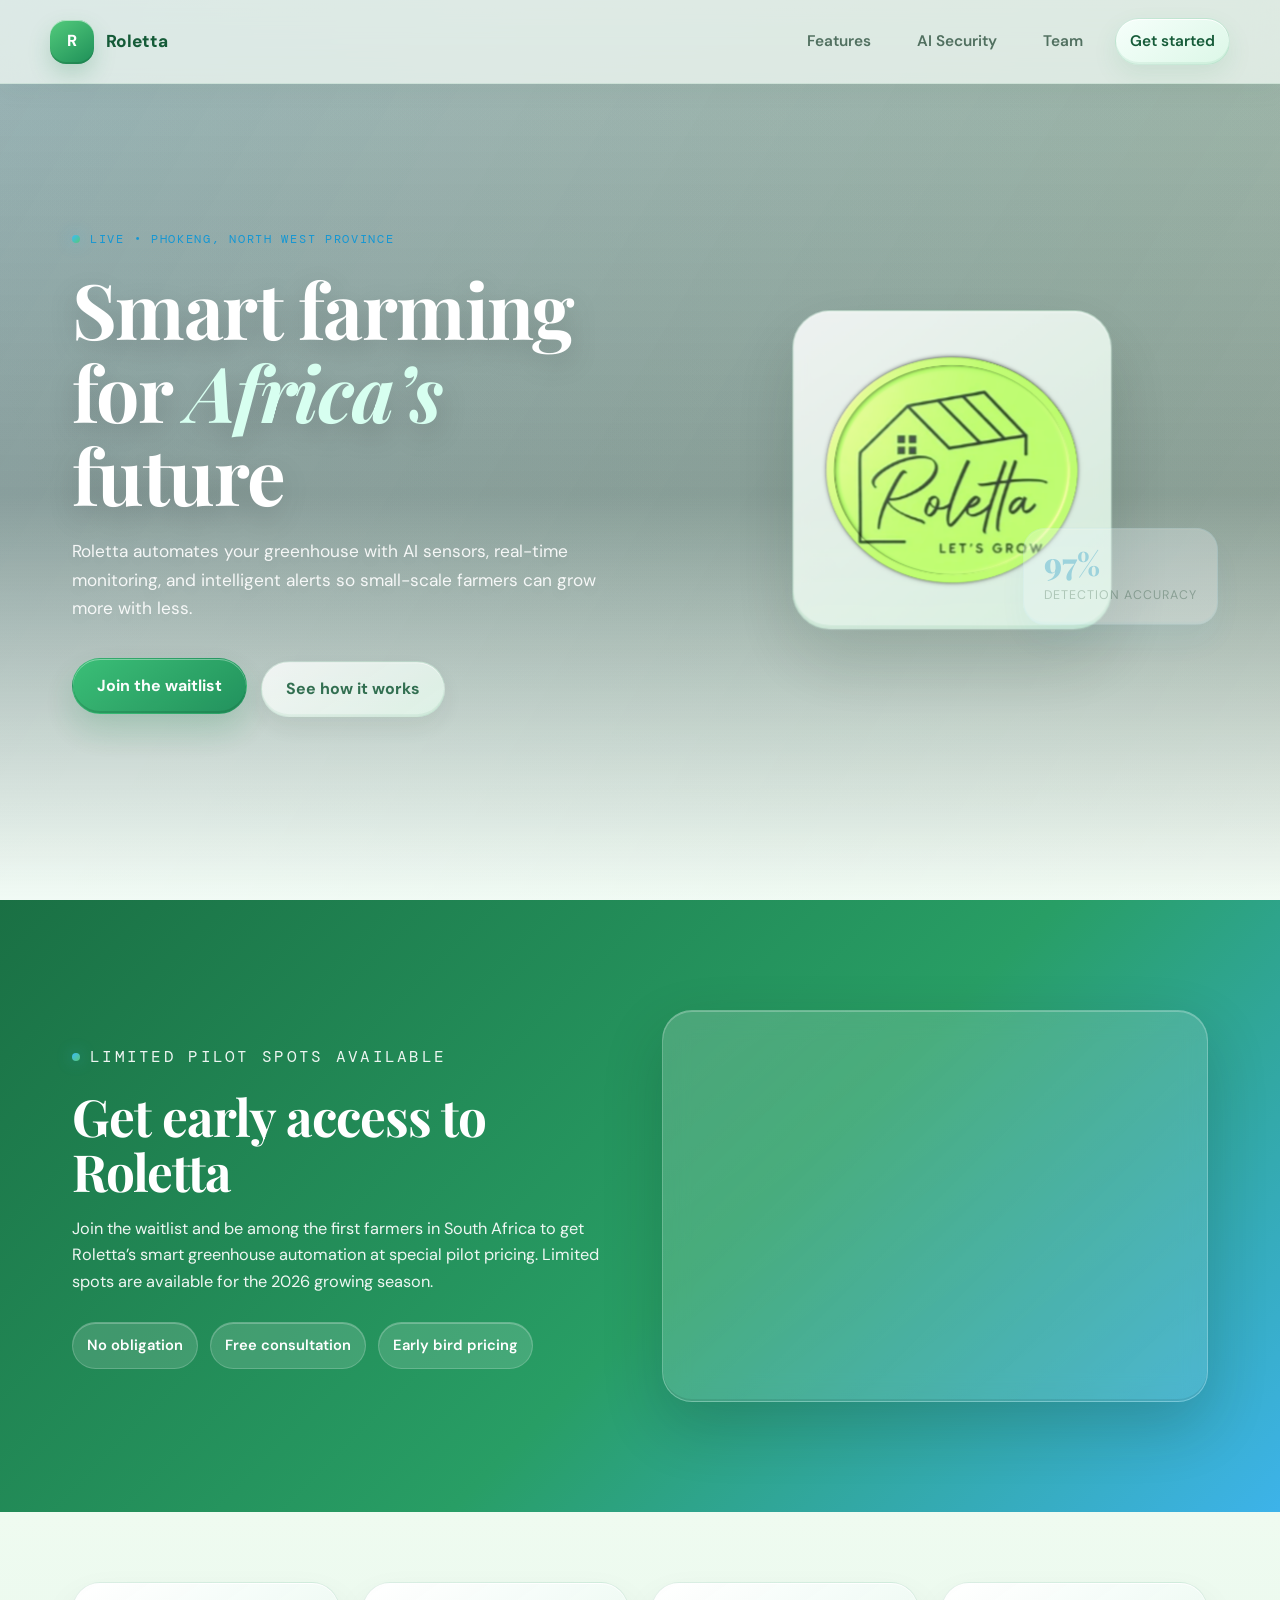
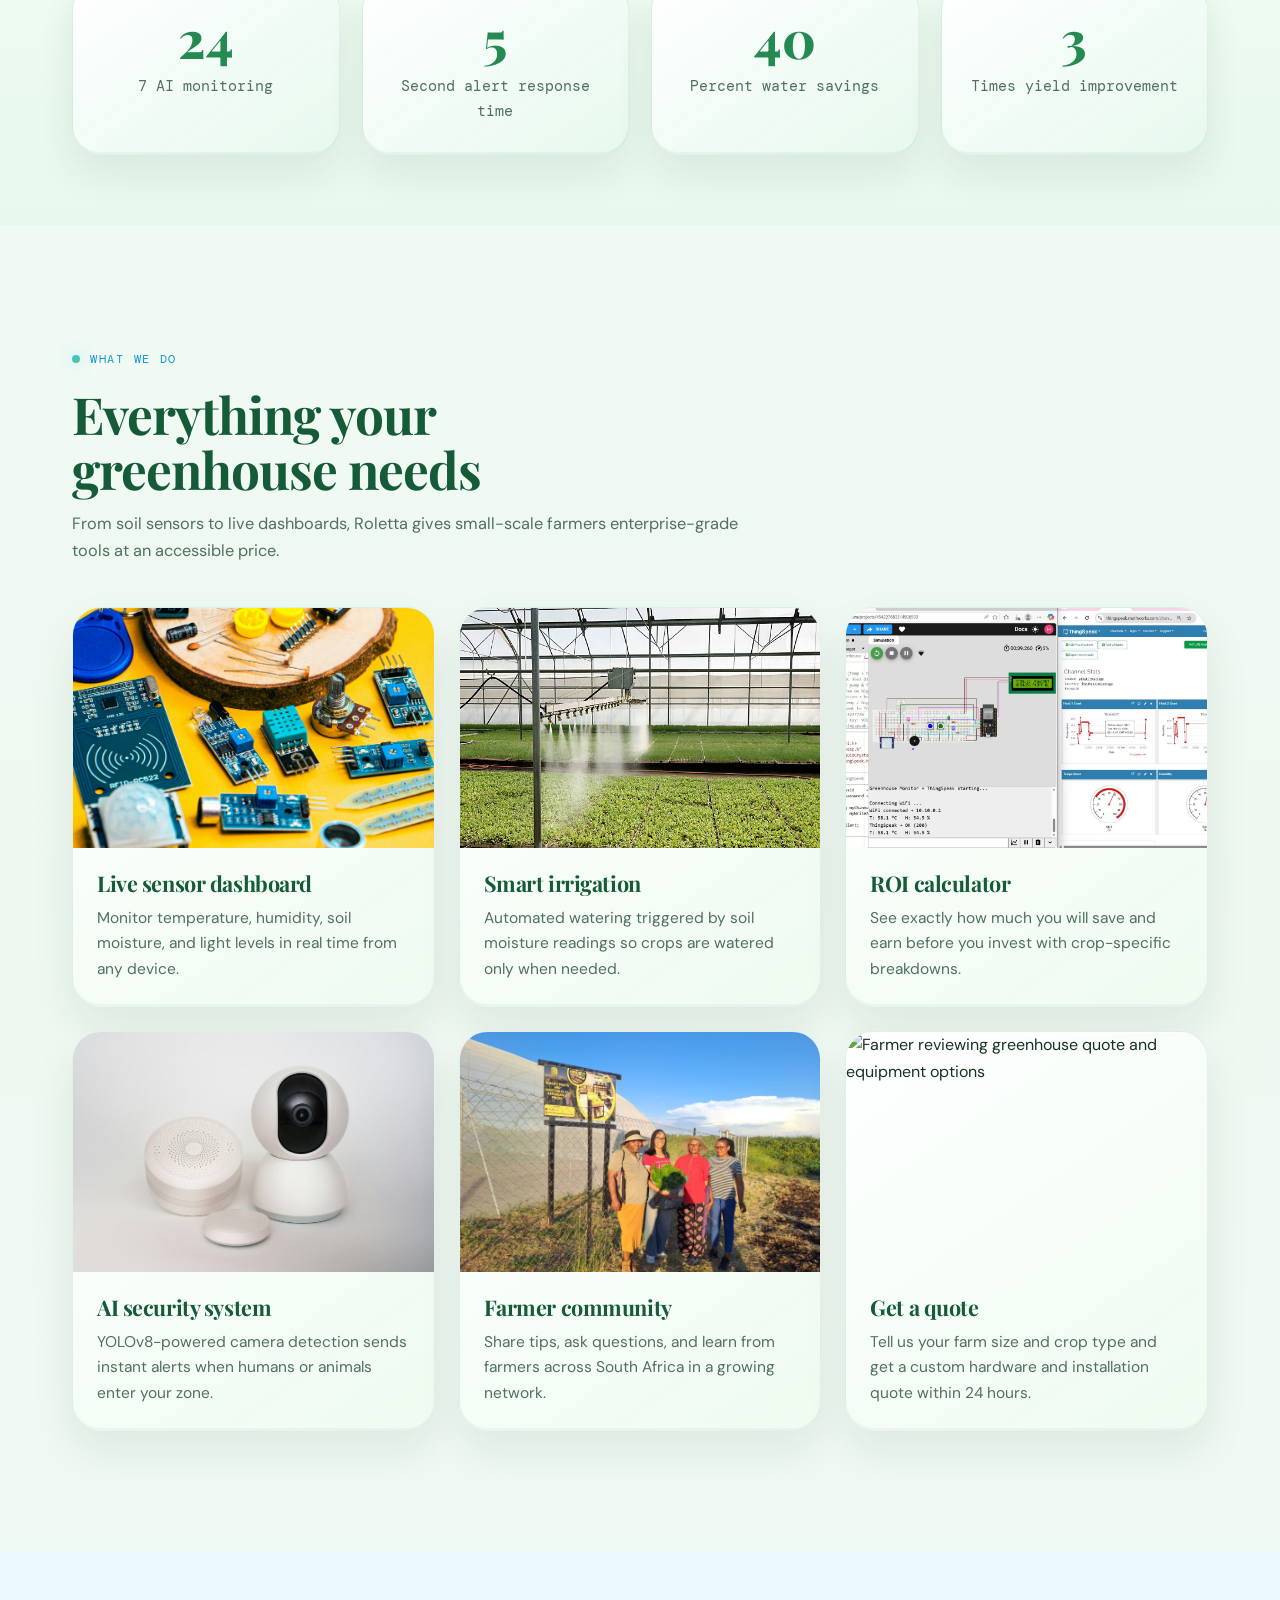
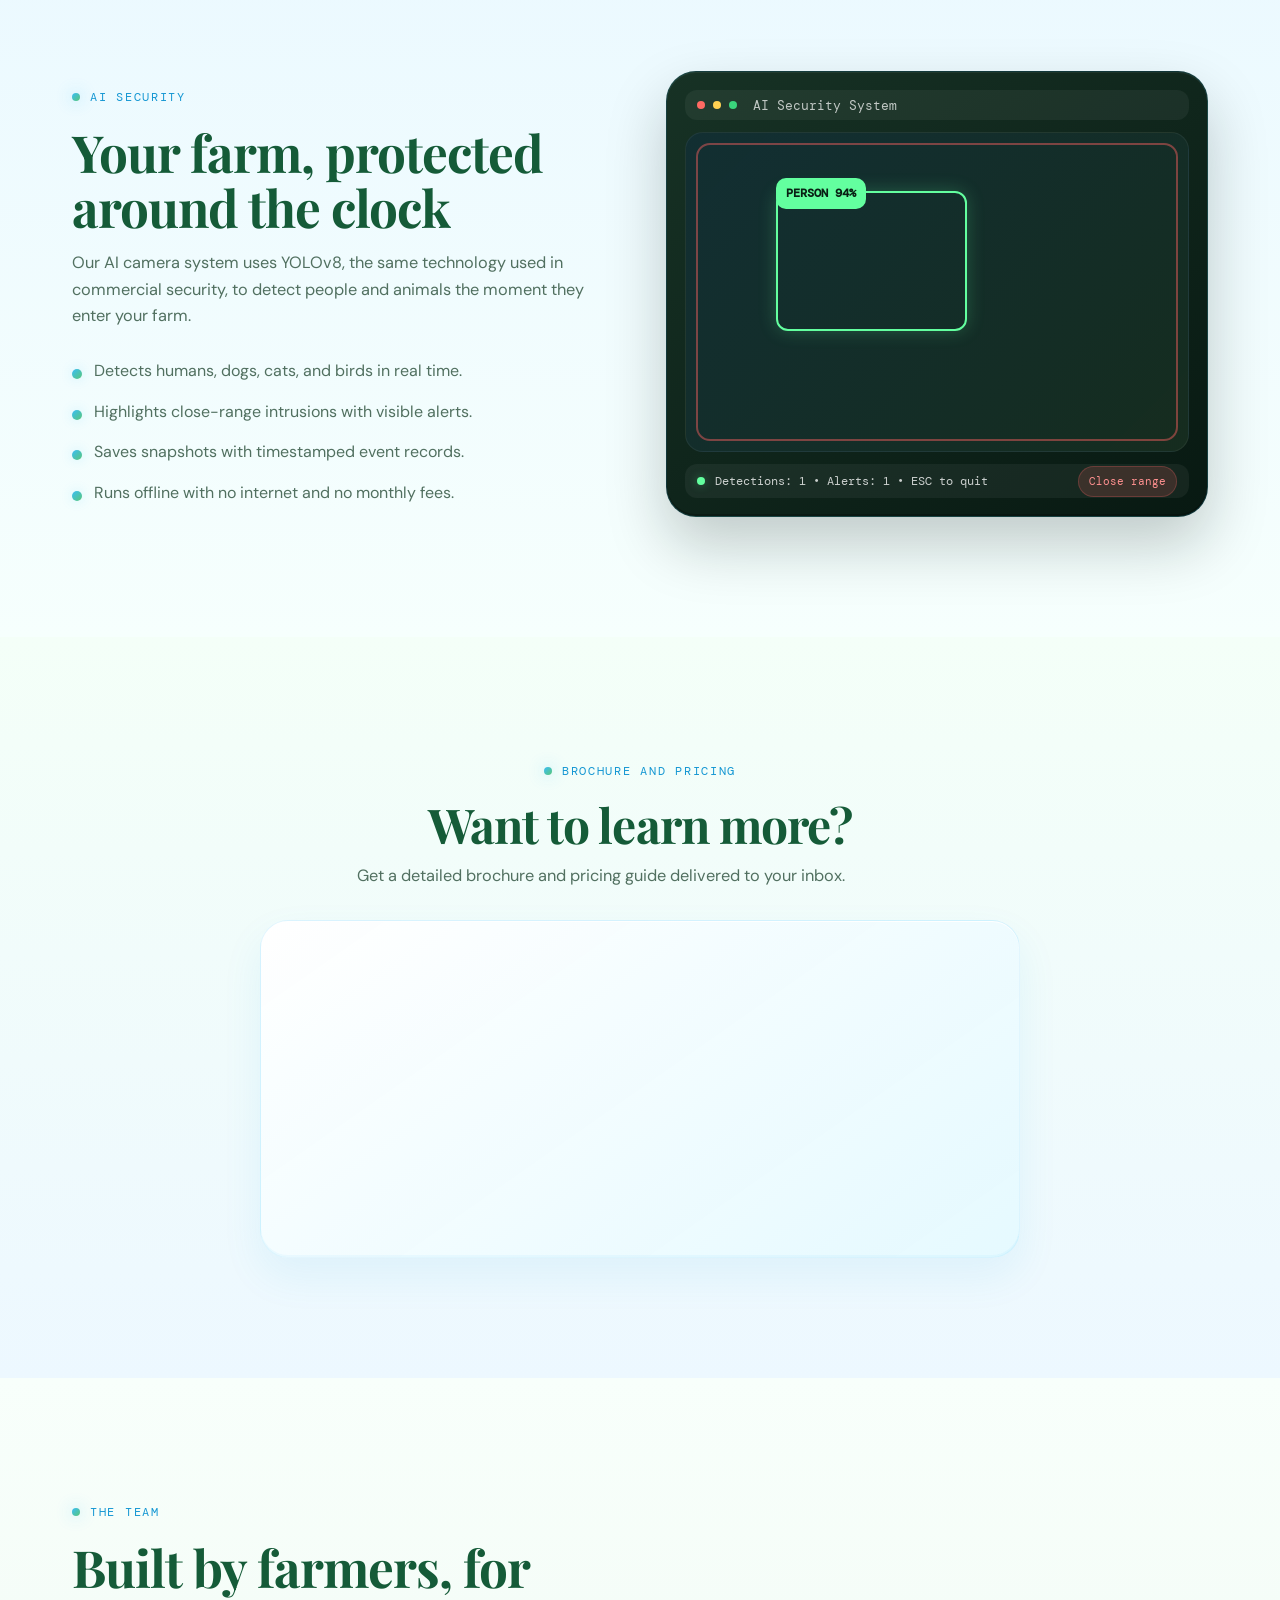
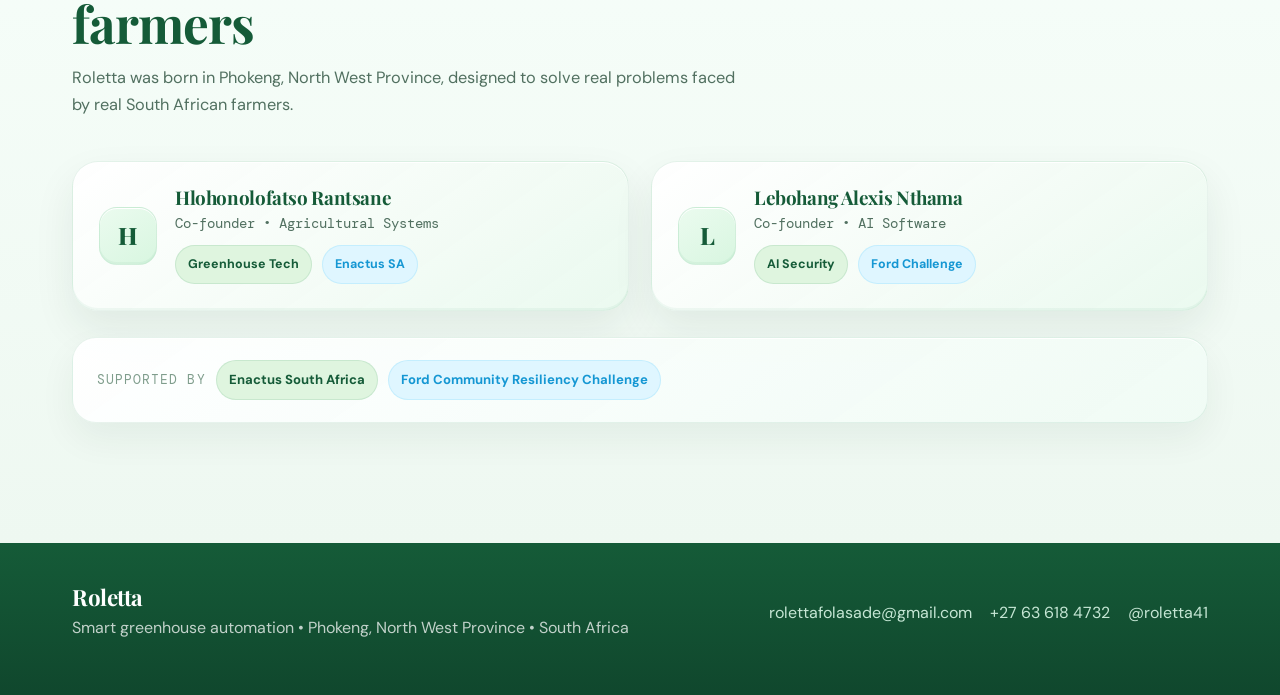
==== commit e6d4ce5b: "Update Brevo iframe URL in index.html Updated Brevo iframe URL for the signup form." ====
--- a/index.html
+++ b/index.html
@@ -110,10 +110,11 @@
         </div>
 
         <div class="signup-form-card">
+          <!-- UPDATED Brevo iframe URL -->
           <iframe
             width="100%"
             height="350"
-            src="https://0edc6a3f.sibforms.com/serve/[base64]"
+            src="https://0edc6a3f.sibforms.com/serve/[base64]"
             frameborder="0"
             scrolling="auto"
             allowfullscreen
@@ -258,10 +259,11 @@
         </p>
 
         <div class="secondary-form-wrapper">
+          <!-- UPDATED Brevo iframe URL (same as above, but different height & radius) -->
           <iframe
             width="100%"
             height="300"
-            src="https://0edc6a3f.sibforms.com/serve/[base64]"
+            src="https://0edc6a3f.sibforms.com/serve/[base64]"
             frameborder="0"
             scrolling="auto"
             allowfullscreen
@@ -371,4 +373,4 @@
   <script src="https://cdnjs.cloudflare.com/ajax/libs/gsap/3.12.5/ScrollTrigger.min.js"></script>
   <script src="script.js"></script>
 </body>
-</html>+</html>
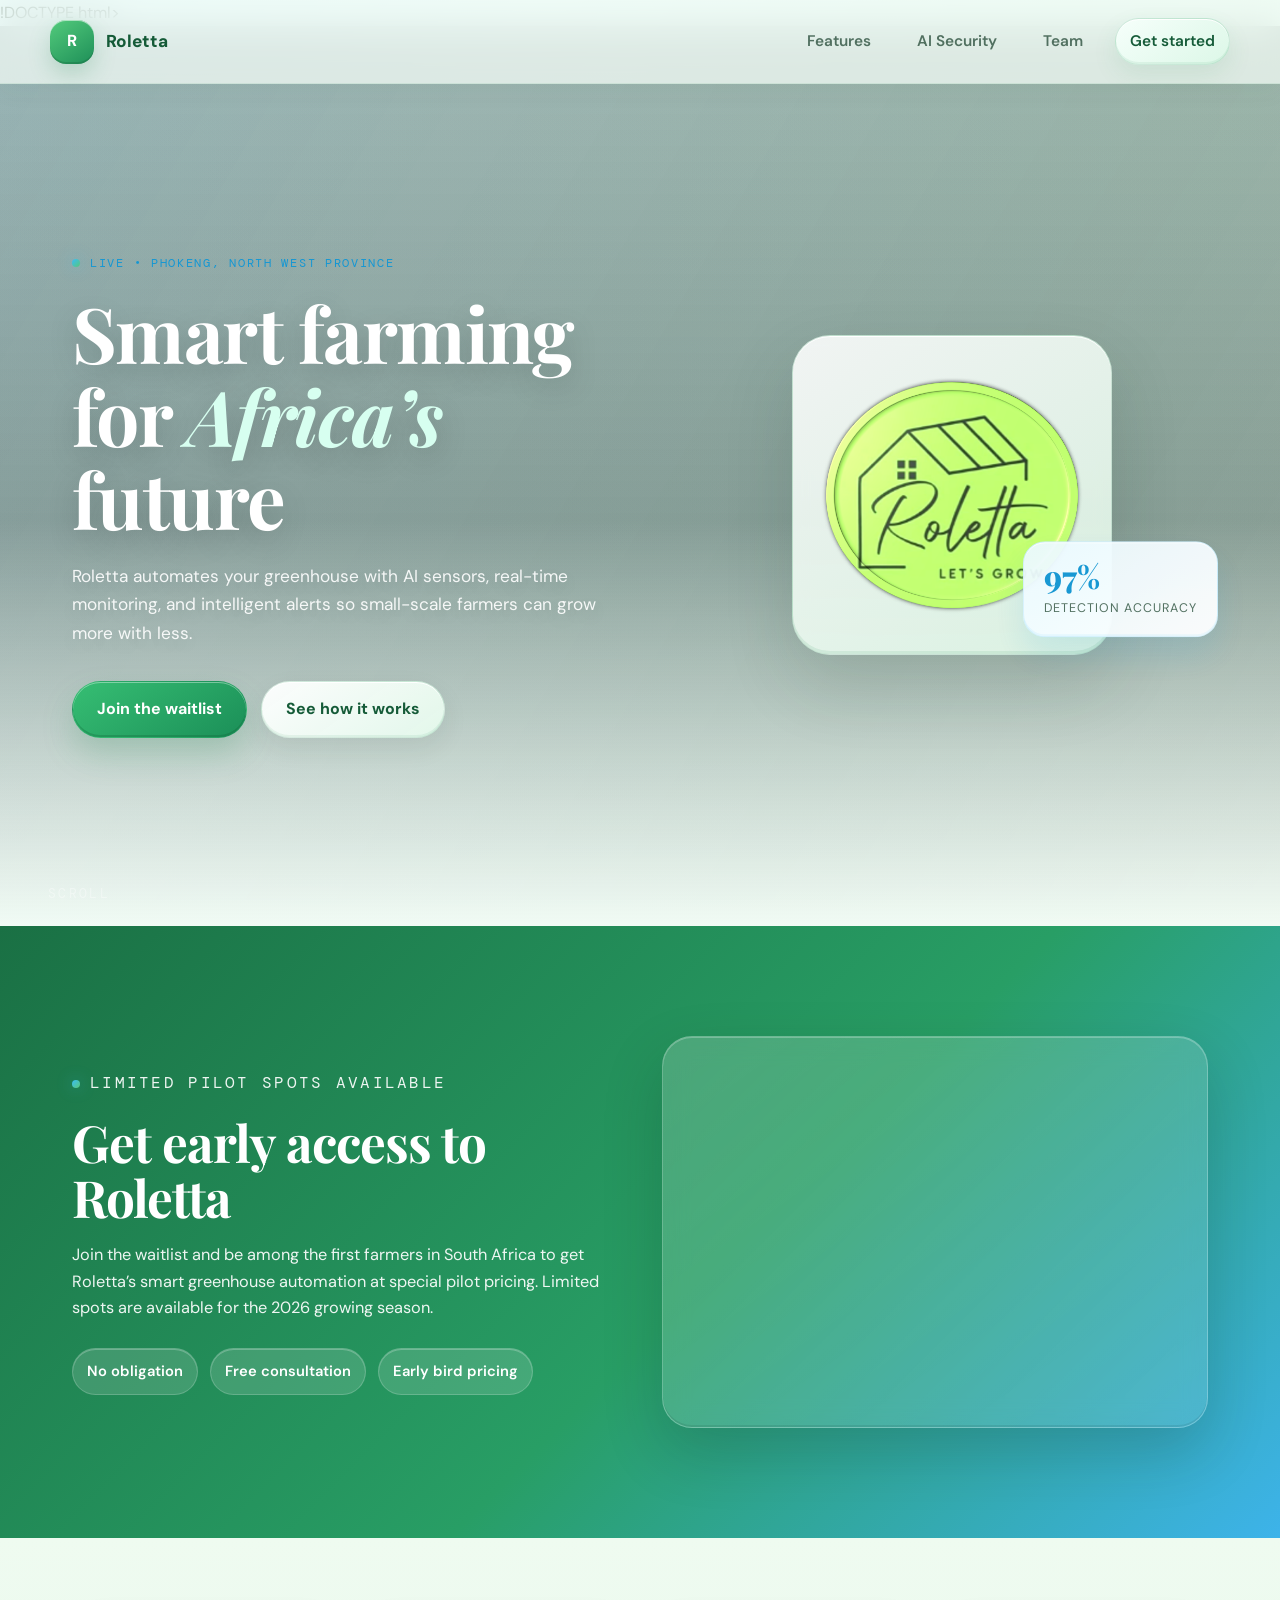
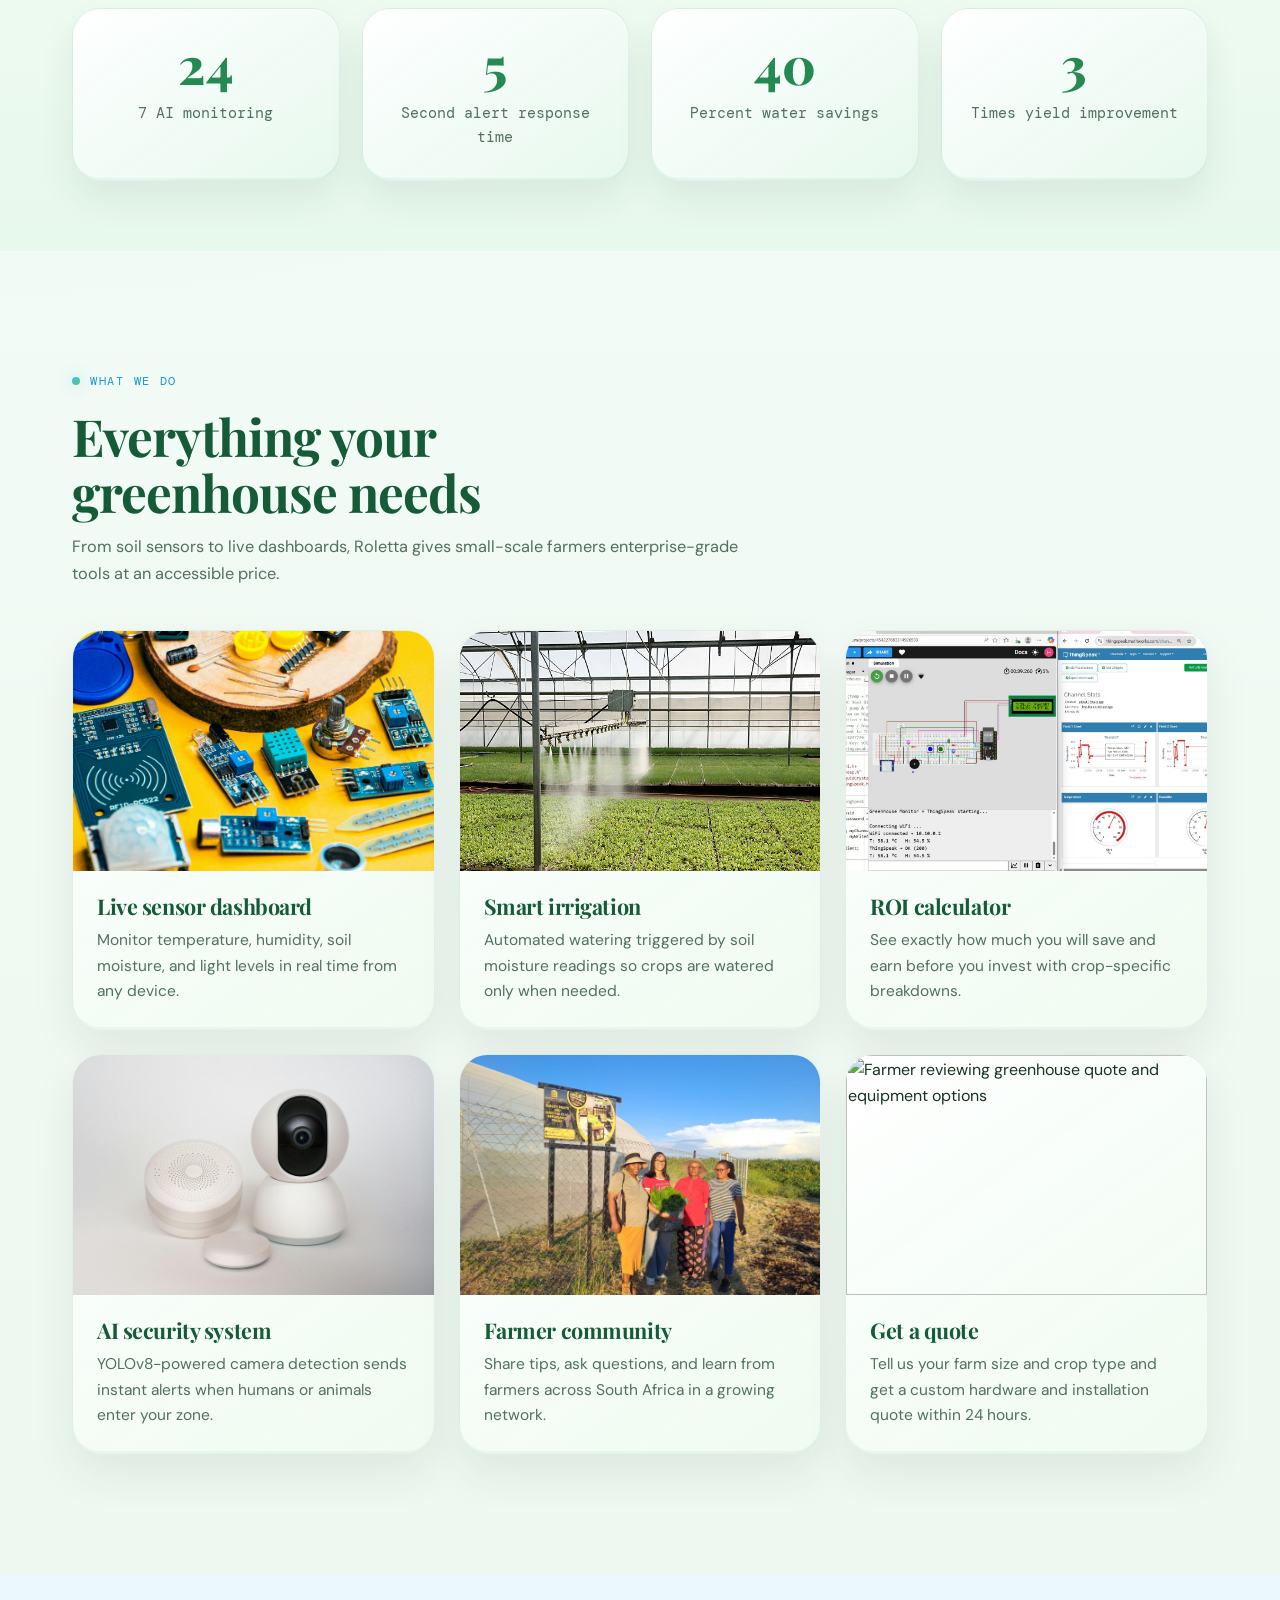
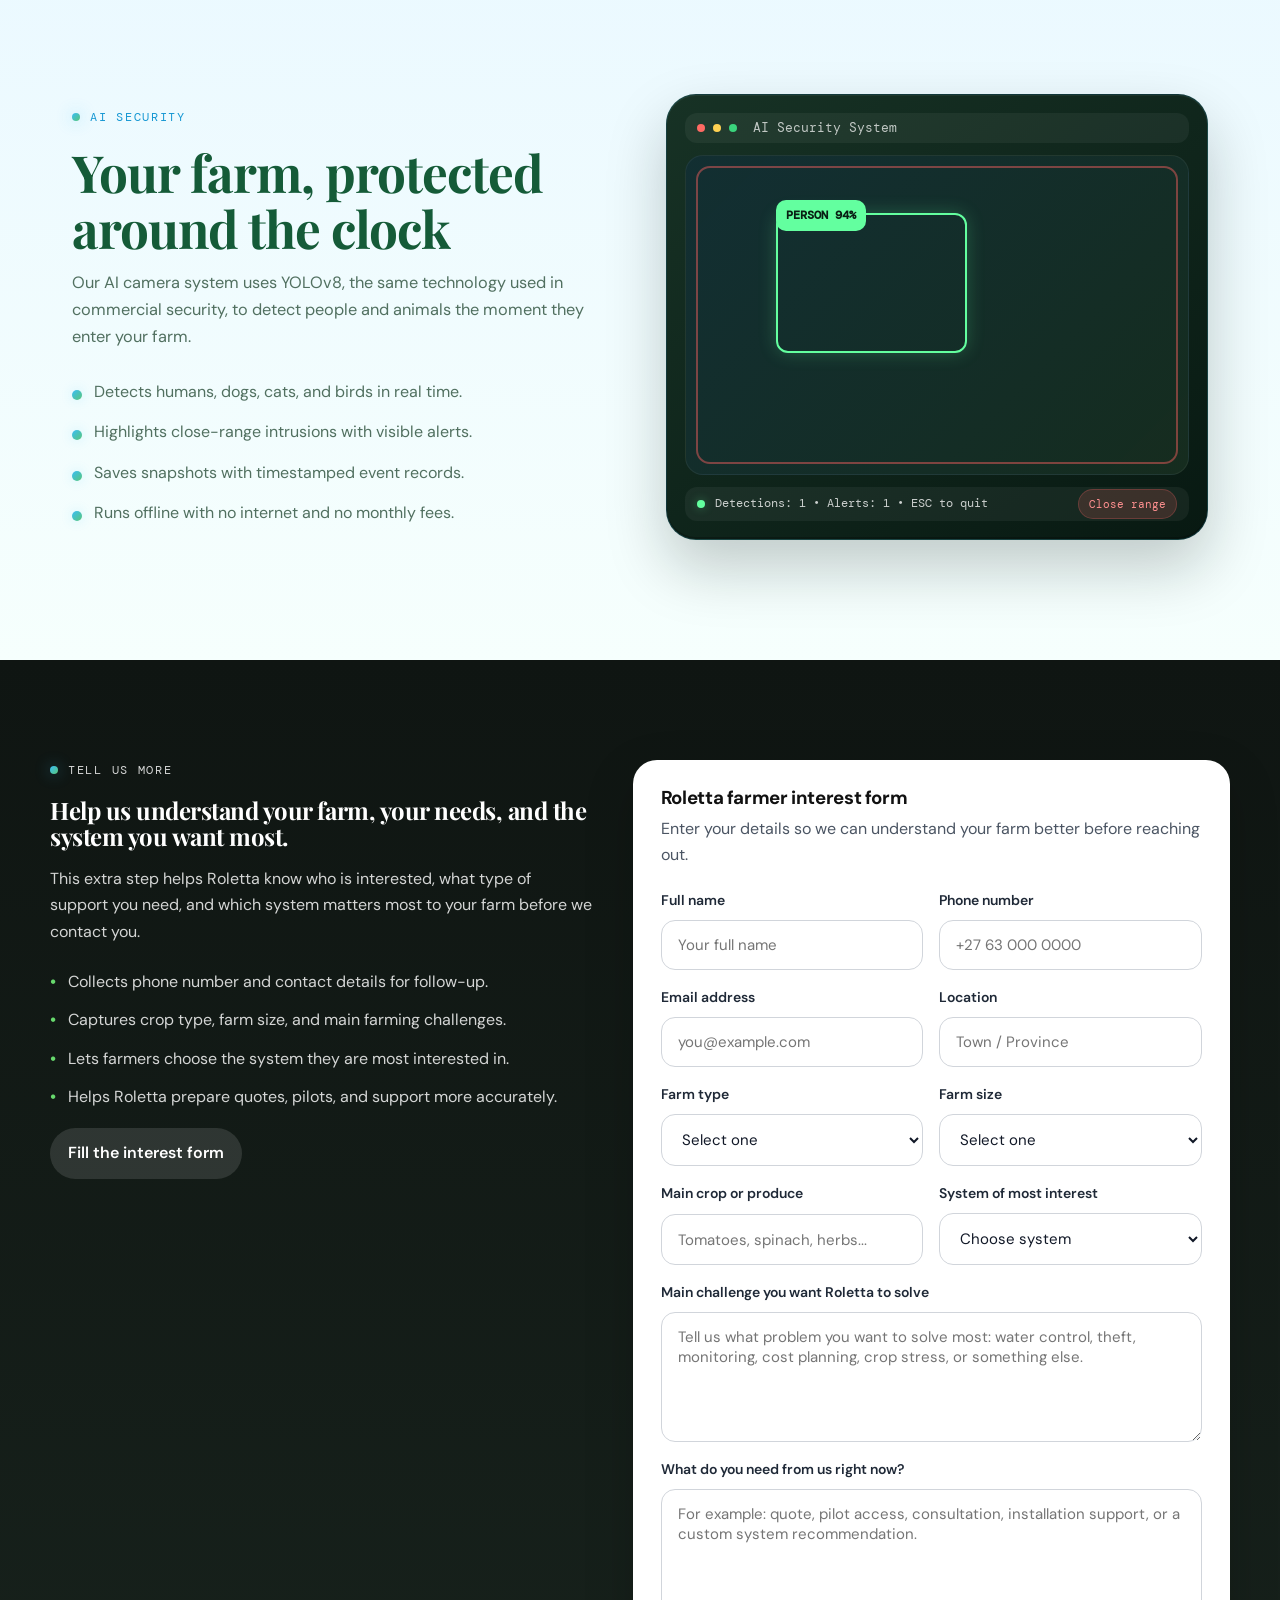
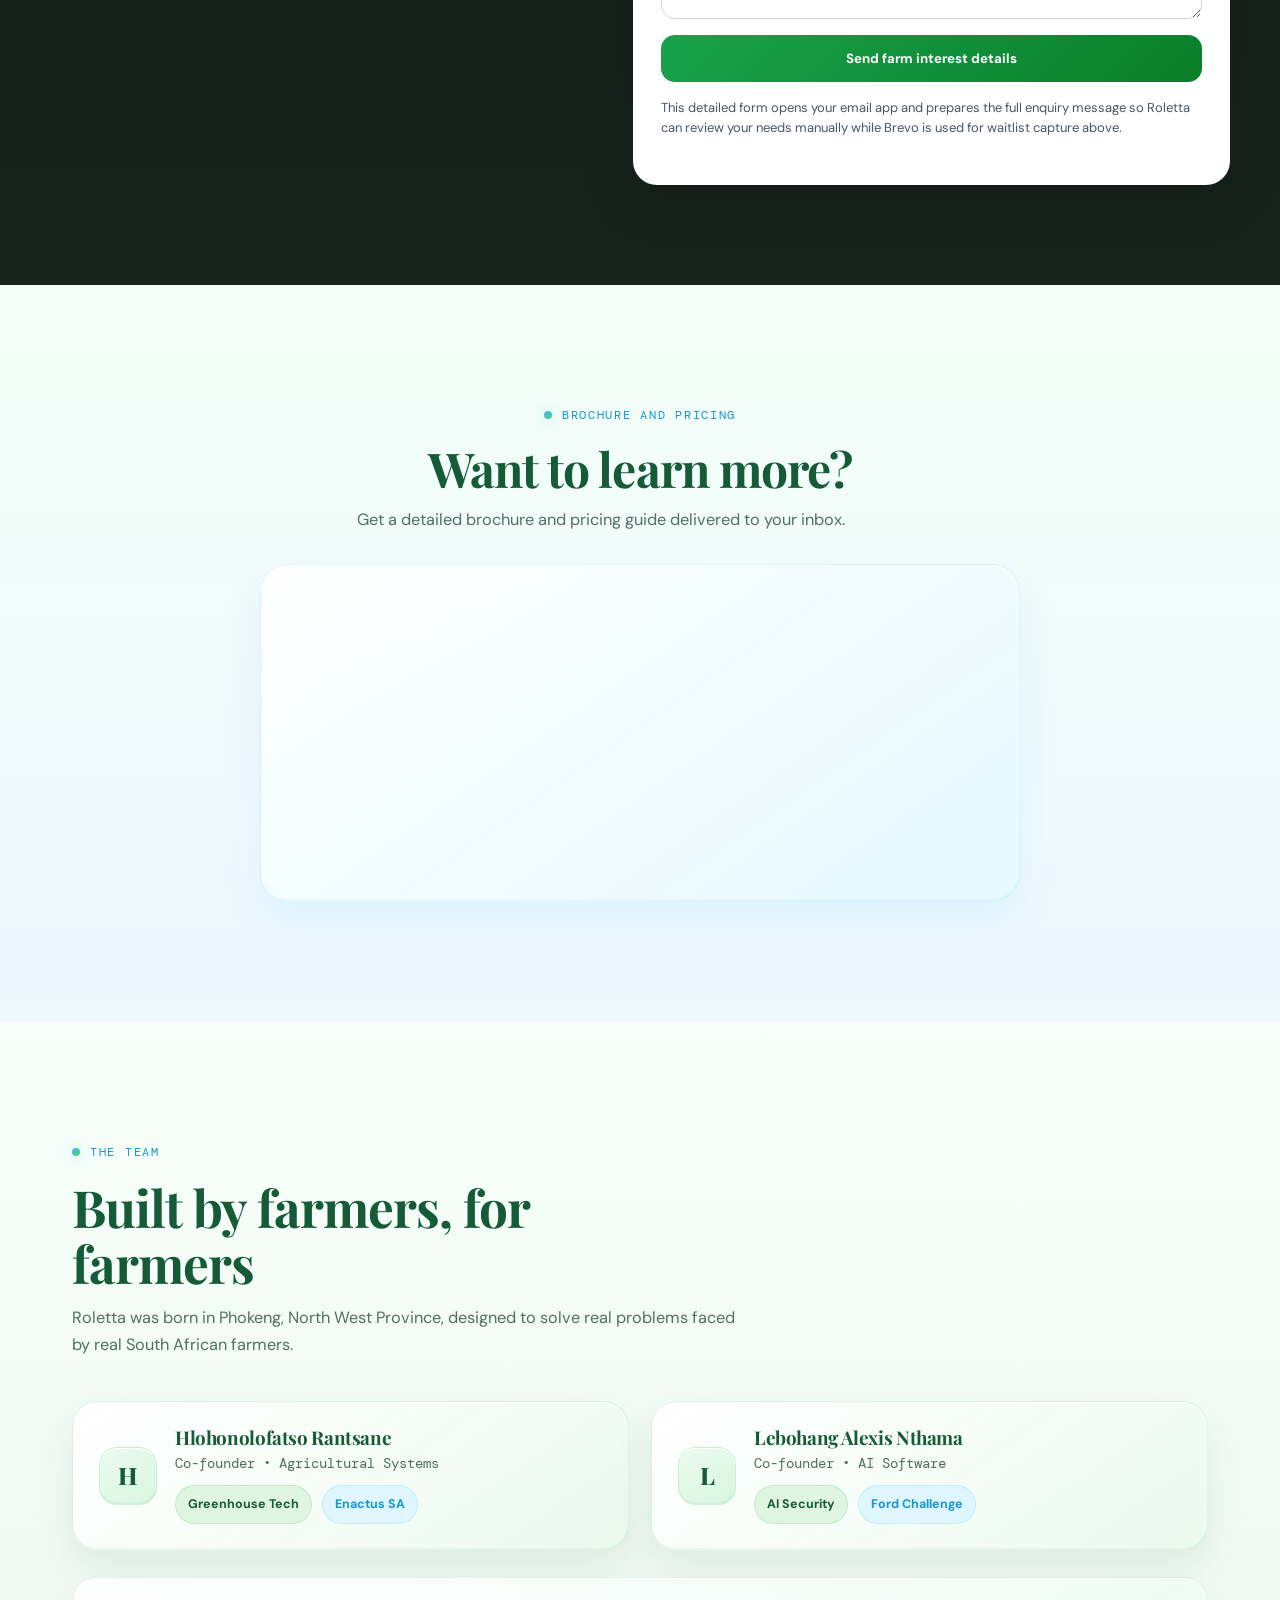
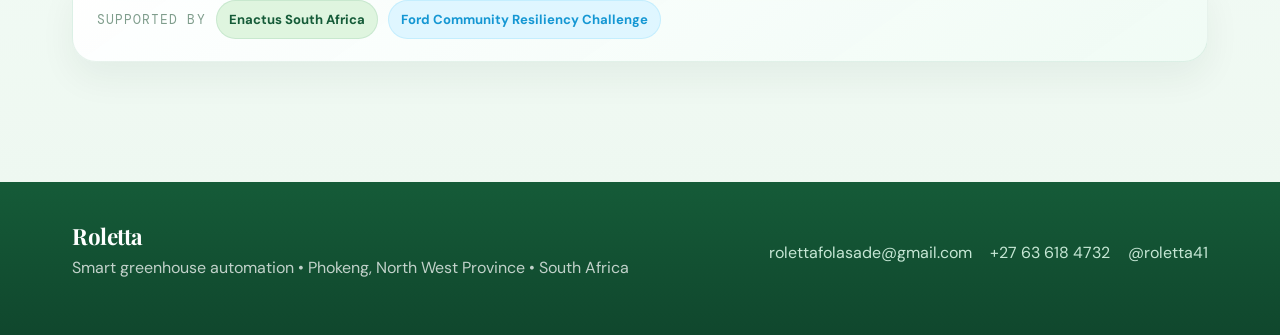
==== commit 38221673: "Update print statement from 'Hello' to 'Goodbye'" ====
--- a/index.html
+++ b/index.html
@@ -1,4 +1,4 @@
-<!DOCTYPE html>
+!DOCTYPE html>
 <html lang="en">
 <head>
   <meta charset="UTF-8">
@@ -8,7 +8,6 @@
   <meta property="og:title" content="Roletta Systems | Let's Grow">
   <meta property="og:description" content="Smart greenhouse automation for small-scale farmers in South Africa.">
 
-  <!-- Google Analytics -->
   <script async src="https://www.googletagmanager.com/gtag/js?id=G-Q4E4PE73DZ"></script>
   <script>
     window.dataLayer = window.dataLayer || [];
@@ -17,7 +16,6 @@
     gtag('config', 'G-Q4E4PE73DZ');
   </script>
 
-  <!-- Brevo Conversations Widget -->
   <script>
     (function(d, w, c) {
       w.BrevoConversationsID = '6874f6e2b2e3d218b5d3e8a1';
@@ -27,15 +25,164 @@
       var s = d.createElement('script');
       s.async = true;
       s.src = 'https://conversations-widget.brevo.com/brevo-conversations.js';
-      if (d.head) d.head.appendChild(s);
+      var x = d.getElementsByTagName('script')[0];
+      x.parentNode.insertBefore(s, x);
     })(document, window, 'BrevoConversations');
   </script>
+
+  <style>
+    @font-face {
+      font-display: block;
+      font-family: Roboto;
+      src: url(https://assets.brevo.com/font/Roboto/Latin/normal/normal/7529907e9eaf8ebb5220c5f9850e3811.woff2) format("woff2"), url(https://assets.brevo.com/font/Roboto/Latin/normal/normal/25c678feafdc175a70922a116c9be3e7.woff) format("woff");
+    }
+    @font-face {
+      font-display: fallback;
+      font-family: Roboto;
+      font-weight: 600;
+      src: url(https://assets.brevo.com/font/Roboto/Latin/medium/normal/6e9caeeafb1f3491be3e32744bc30440.woff2) format("woff2"), url(https://assets.brevo.com/font/Roboto/Latin/medium/normal/71501f0d8d5aa95960f6475d5487d4c2.woff) format("woff");
+    }
+    @font-face {
+      font-display: fallback;
+      font-family: Roboto;
+      font-weight: 700;
+      src: url(https://assets.brevo.com/font/Roboto/Latin/bold/normal/3ef7cf158f310cf752d5ad08cd0e7e60.woff2) format("woff2"), url(https://assets.brevo.com/font/Roboto/Latin/bold/normal/ece3a1d82f18b60bcce0211725c476aa.woff) format("woff");
+    }
+    #sib-container input:-ms-input-placeholder { text-align:left; font-family:Helvetica, sans-serif; color:#c0ccda; }
+    #sib-container input::placeholder { text-align:left; font-family:Helvetica, sans-serif; color:#c0ccda; }
+    #sib-container textarea::placeholder { text-align:left; font-family:Helvetica, sans-serif; color:#c0ccda; }
+    #sib-container a { text-decoration:underline; color:#2BB2FC; }
+  </style>
+  <link rel="stylesheet" href="https://sibforms.com/forms/end-form/build/sib-styles.css">
 
   <link rel="preconnect" href="https://fonts.googleapis.com">
   <link rel="preconnect" href="https://fonts.gstatic.com" crossorigin>
   <link href="https://fonts.googleapis.com/css2?family=DM+Mono:wght@400;500&family=DM+Sans:wght@300;400;500;600;700&family=Playfair+Display:ital,wght@0,700;0,800;1,700&display=swap" rel="stylesheet">
 
   <link rel="stylesheet" href="style.css">
+
+  <style>
+    .details-section {
+      padding: 100px 0;
+      background: linear-gradient(180deg, #0f1512 0%, #18231d 100%);
+      color: #fff;
+    }
+    .details-wrap {
+      display: grid;
+      grid-template-columns: 1fr 1.1fr;
+      gap: 40px;
+      align-items: start;
+    }
+    .details-copy h2 {
+      color: #fff;
+      margin-bottom: 16px;
+    }
+    .details-copy p,
+    .details-copy li {
+      color: rgba(255,255,255,0.82);
+    }
+    .details-points {
+      list-style: none;
+      padding: 0;
+      margin: 24px 0 0;
+      display: grid;
+      gap: 12px;
+    }
+    .details-points li {
+      padding-left: 18px;
+      position: relative;
+    }
+    .details-points li::before {
+      content: "•";
+      position: absolute;
+      left: 0;
+      top: 0;
+      color: #67d96d;
+      font-weight: 700;
+    }
+    .interest-card {
+      background: #ffffff;
+      border-radius: 24px;
+      padding: 28px;
+      box-shadow: 0 18px 50px rgba(0,0,0,0.18);
+    }
+    .interest-card h3 {
+      margin: 0 0 8px;
+      color: #111;
+      font-family: 'DM Sans', sans-serif;
+    }
+    .interest-card p {
+      margin: 0 0 20px;
+      color: #4b5563;
+    }
+    .interest-form {
+      display: grid;
+      gap: 16px;
+    }
+    .interest-grid {
+      display: grid;
+      grid-template-columns: 1fr 1fr;
+      gap: 16px;
+    }
+    .interest-form label {
+      display: grid;
+      gap: 8px;
+      font-weight: 600;
+      color: #1f2937;
+      font-family: 'DM Sans', sans-serif;
+      font-size: 14px;
+    }
+    .interest-form input,
+    .interest-form select,
+    .interest-form textarea {
+      width: 100%;
+      border: 1px solid #d1d5db;
+      border-radius: 14px;
+      padding: 14px 16px;
+      font-family: 'DM Sans', sans-serif;
+      font-size: 15px;
+      color: #111827;
+      background: #fff;
+    }
+    .interest-form textarea {
+      min-height: 130px;
+      resize: vertical;
+    }
+    .interest-form button {
+      border: none;
+      border-radius: 14px;
+      padding: 15px 18px;
+      font-weight: 700;
+      font-family: 'DM Sans', sans-serif;
+      background: linear-gradient(135deg, #18a34a, #0a7d2a);
+      color: #fff;
+      cursor: pointer;
+    }
+    .interest-note {
+      font-size: 13px;
+      color: #6b7280;
+      line-height: 1.5;
+    }
+    .jump-link {
+      display: inline-flex;
+      margin-top: 18px;
+      padding: 12px 18px;
+      border-radius: 999px;
+      background: rgba(255,255,255,0.12);
+      color: #fff;
+      text-decoration: none;
+      font-weight: 600;
+    }
+    @media (max-width: 900px) {
+      .details-wrap,
+      .interest-grid {
+        grid-template-columns: 1fr;
+      }
+      .details-section {
+        padding: 72px 0;
+      }
+    }
+  </style>
 </head>
 <body>
   <header class="site-header">
@@ -49,7 +196,7 @@
         <a href="#features">Features</a>
         <a href="#security">AI Security</a>
         <a href="#team">Team</a>
-        <a href="#signup" class="nav-cta">Get started</a>
+        <a href="#needs-form" class="nav-cta">Get started</a>
       </nav>
     </div>
   </header>
@@ -110,7 +257,6 @@
         </div>
 
         <div class="signup-form-card">
-          <!-- UPDATED Brevo iframe URL -->
           <iframe
             width="100%"
             height="350"
@@ -250,6 +396,109 @@
       </div>
     </section>
 
+    <section class="details-section" id="needs-form">
+      <div class="container details-wrap">
+        <div class="details-copy">
+          <p class="section-tag">Tell us more</p>
+          <h2>Help us understand your farm, your needs, and the system you want most.</h2>
+          <p>
+            This extra step helps Roletta know who is interested, what type of support you need, and which system matters most to your farm before we contact you.
+          </p>
+          <ul class="details-points">
+            <li>Collects phone number and contact details for follow-up.</li>
+            <li>Captures crop type, farm size, and main farming challenges.</li>
+            <li>Lets farmers choose the system they are most interested in.</li>
+            <li>Helps Roletta prepare quotes, pilots, and support more accurately.</li>
+          </ul>
+          <a href="#interest-form" class="jump-link">Fill the interest form</a>
+        </div>
+
+        <div class="interest-card" id="interest-form">
+          <h3>Roletta farmer interest form</h3>
+          <p>Enter your details so we can understand your farm better before reaching out.</p>
+
+          <form class="interest-form" action="mailto:rolettafolasade@gmail.com" method="post" enctype="text/plain">
+            <div class="interest-grid">
+              <label>
+                Full name
+                <input type="text" name="Full name" placeholder="Your full name" required>
+              </label>
+              <label>
+                Phone number
+                <input type="tel" name="Phone number" placeholder="+27 63 000 0000" required>
+              </label>
+            </div>
+
+            <div class="interest-grid">
+              <label>
+                Email address
+                <input type="email" name="Email" placeholder="you@example.com" required>
+              </label>
+              <label>
+                Location
+                <input type="text" name="Location" placeholder="Town / Province">
+              </label>
+            </div>
+
+            <div class="interest-grid">
+              <label>
+                Farm type
+                <select name="Farm type">
+                  <option value="">Select one</option>
+                  <option>Greenhouse farming</option>
+                  <option>Open-field farming</option>
+                  <option>Mixed farming</option>
+                  <option>Community garden</option>
+                  <option>Other</option>
+                </select>
+              </label>
+              <label>
+                Farm size
+                <select name="Farm size">
+                  <option value="">Select one</option>
+                  <option>Very small pilot site</option>
+                  <option>Small farm</option>
+                  <option>Medium farm</option>
+                  <option>Large farm</option>
+                </select>
+              </label>
+            </div>
+
+            <div class="interest-grid">
+              <label>
+                Main crop or produce
+                <input type="text" name="Main crop" placeholder="Tomatoes, spinach, herbs...">
+              </label>
+              <label>
+                System of most interest
+                <select name="Main interest system" required>
+                  <option value="">Choose system</option>
+                  <option>Smart irrigation</option>
+                  <option>Live sensor dashboard</option>
+                  <option>AI security system</option>
+                  <option>ROI calculator and quote support</option>
+                  <option>Full Roletta package</option>
+                </select>
+              </label>
+            </div>
+
+            <label>
+              Main challenge you want Roletta to solve
+              <textarea name="Main challenge" placeholder="Tell us what problem you want to solve most: water control, theft, monitoring, cost planning, crop stress, or something else."></textarea>
+            </label>
+
+            <label>
+              What do you need from us right now?
+              <textarea name="Current needs" placeholder="For example: quote, pilot access, consultation, installation support, or a custom system recommendation."></textarea>
+            </label>
+
+            <button type="submit">Send farm interest details</button>
+            <p class="interest-note">This detailed form opens your email app and prepares the full enquiry message so Roletta can review your needs manually while Brevo is used for waitlist capture above.</p>
+          </form>
+        </div>
+      </div>
+    </section>
+
     <section class="section secondary-signup" id="signup">
       <div class="container secondary-signup-inner">
         <p class="section-tag">Brochure and pricing</p>
@@ -259,7 +508,6 @@
         </p>
 
         <div class="secondary-form-wrapper">
-          <!-- UPDATED Brevo iframe URL (same as above, but different height & radius) -->
           <iframe
             width="100%"
             height="300"
@@ -331,7 +579,6 @@
     </div>
   </footer>
 
-  <!-- GA4 Button Click Tracking -->
   <script>
     document.addEventListener('DOMContentLoaded', function () {
       var signupBtn = document.getElementById('signupButton');
@@ -348,9 +595,9 @@
       var navCtaBtn = document.querySelector('.nav-cta');
       if (navCtaBtn) {
         navCtaBtn.addEventListener('click', function () {
-          gtag('event', 'signup_click', {
+          gtag('event', 'button_click', {
             event_category: 'engagement',
-            event_label: 'Nav CTA Button',
+            event_label: 'Detailed Needs Form Button',
             value: 1
           });
         });
@@ -369,6 +616,24 @@
     });
   </script>
 
+  <script>
+    window.REQUIRED_CODE_ERROR_MESSAGE = 'Please choose a country code';
+    window.LOCALE = 'en';
+    window.EMAIL_INVALID_MESSAGE = window.SMS_INVALID_MESSAGE = "The information provided is invalid. Please review the field format and try again.";
+    window.REQUIRED_ERROR_MESSAGE = "This field cannot be left blank. ";
+    window.GENERIC_INVALID_MESSAGE = "The information provided is invalid. Please review the field format and try again.";
+    window.translation = {
+      common: {
+        selectedList: '{quantity} list selected',
+        selectedLists: '{quantity} lists selected',
+        selectedOption: '{quantity} selected',
+        selectedOptions: '{quantity} selected',
+      }
+    };
+    var AUTOHIDE = Boolean(0);
+  </script>
+  <script defer src="https://sibforms.com/forms/end-form/build/main.js"></script>
+
   <script src="https://cdnjs.cloudflare.com/ajax/libs/gsap/3.12.5/gsap.min.js"></script>
   <script src="https://cdnjs.cloudflare.com/ajax/libs/gsap/3.12.5/ScrollTrigger.min.js"></script>
   <script src="script.js"></script>
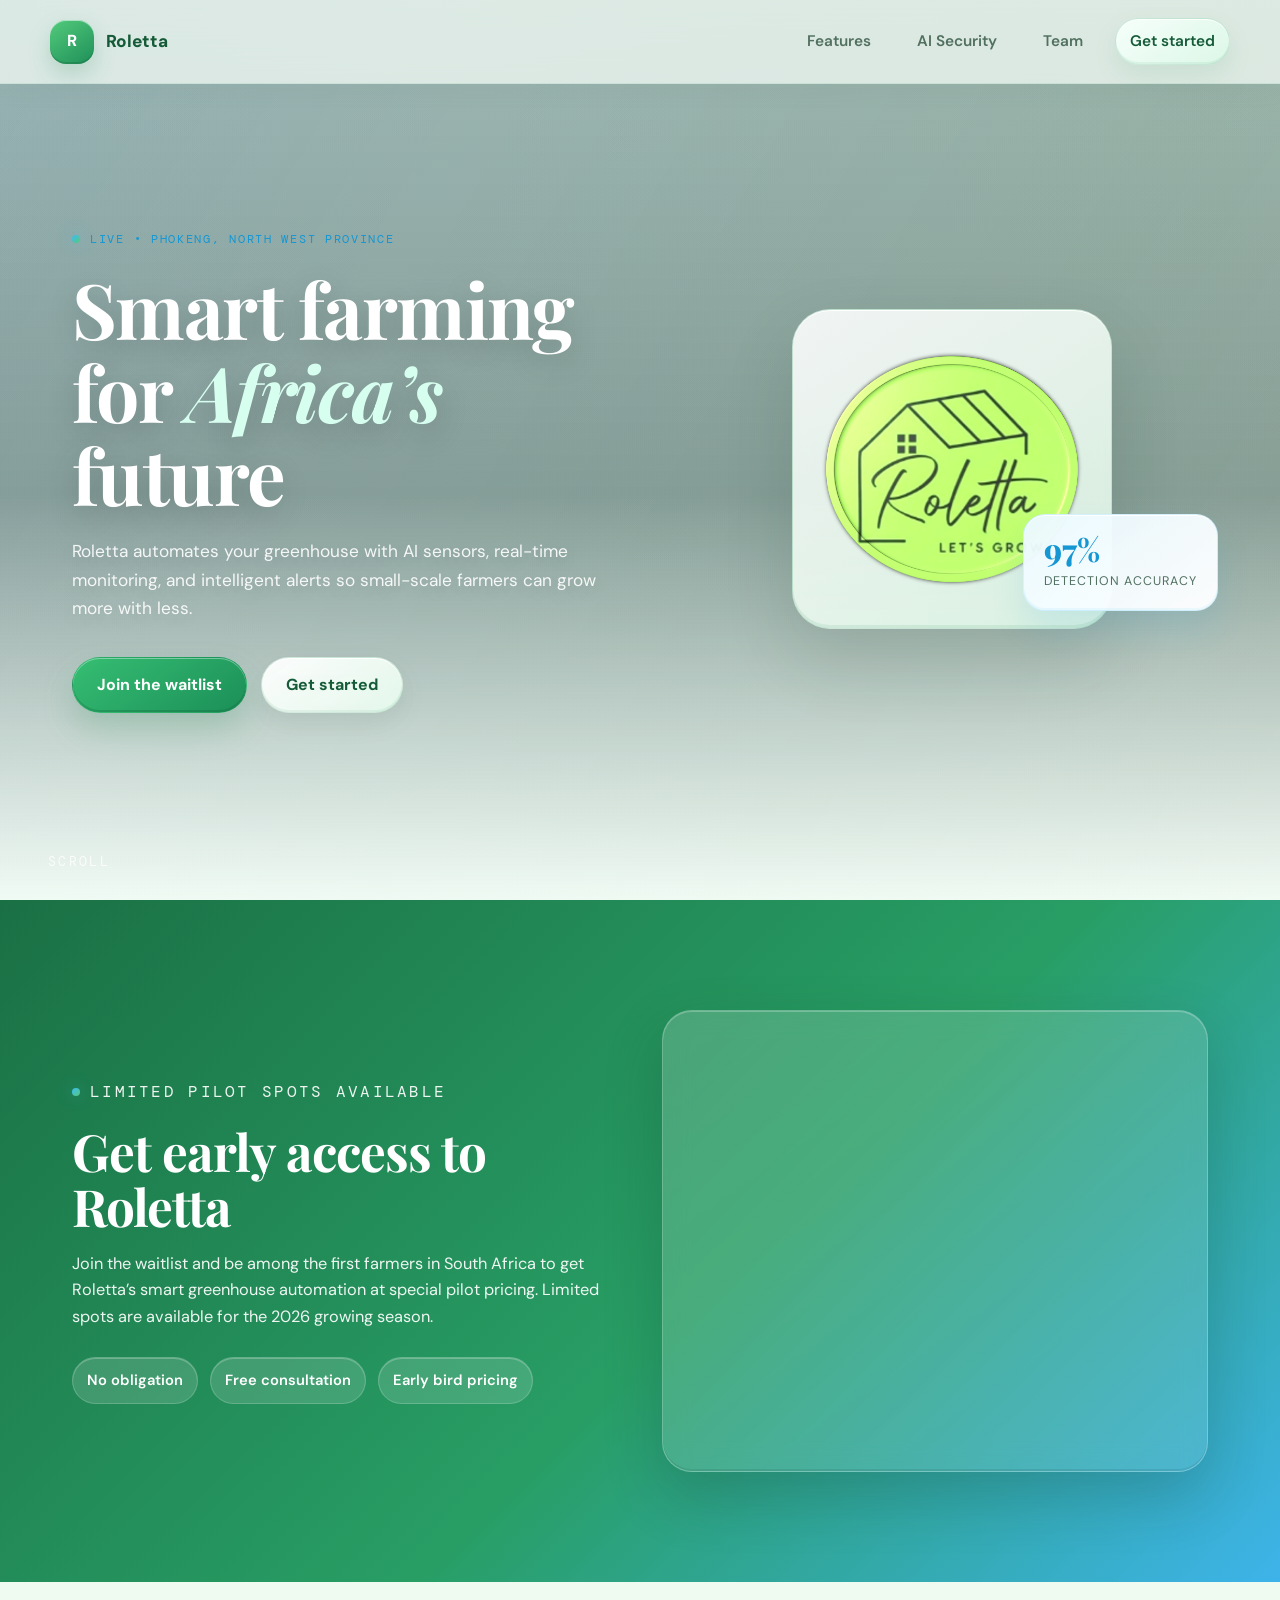
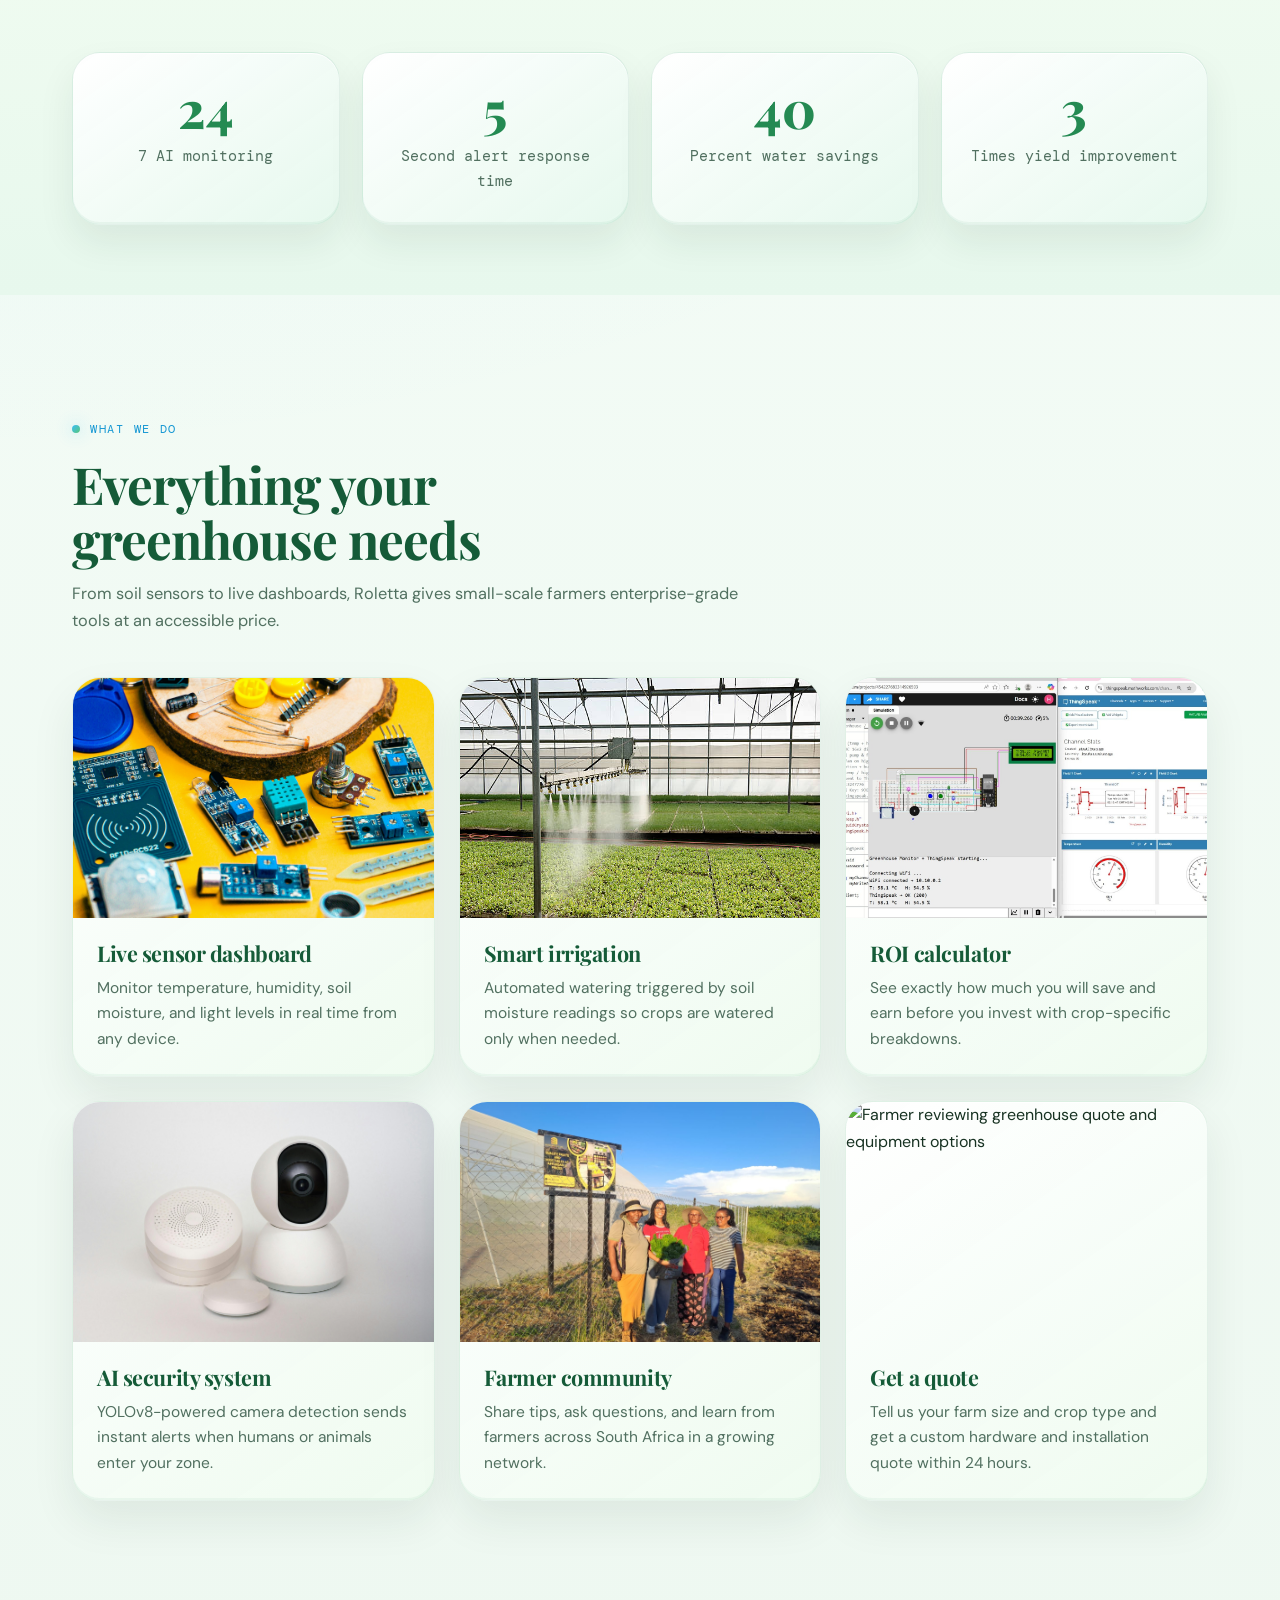
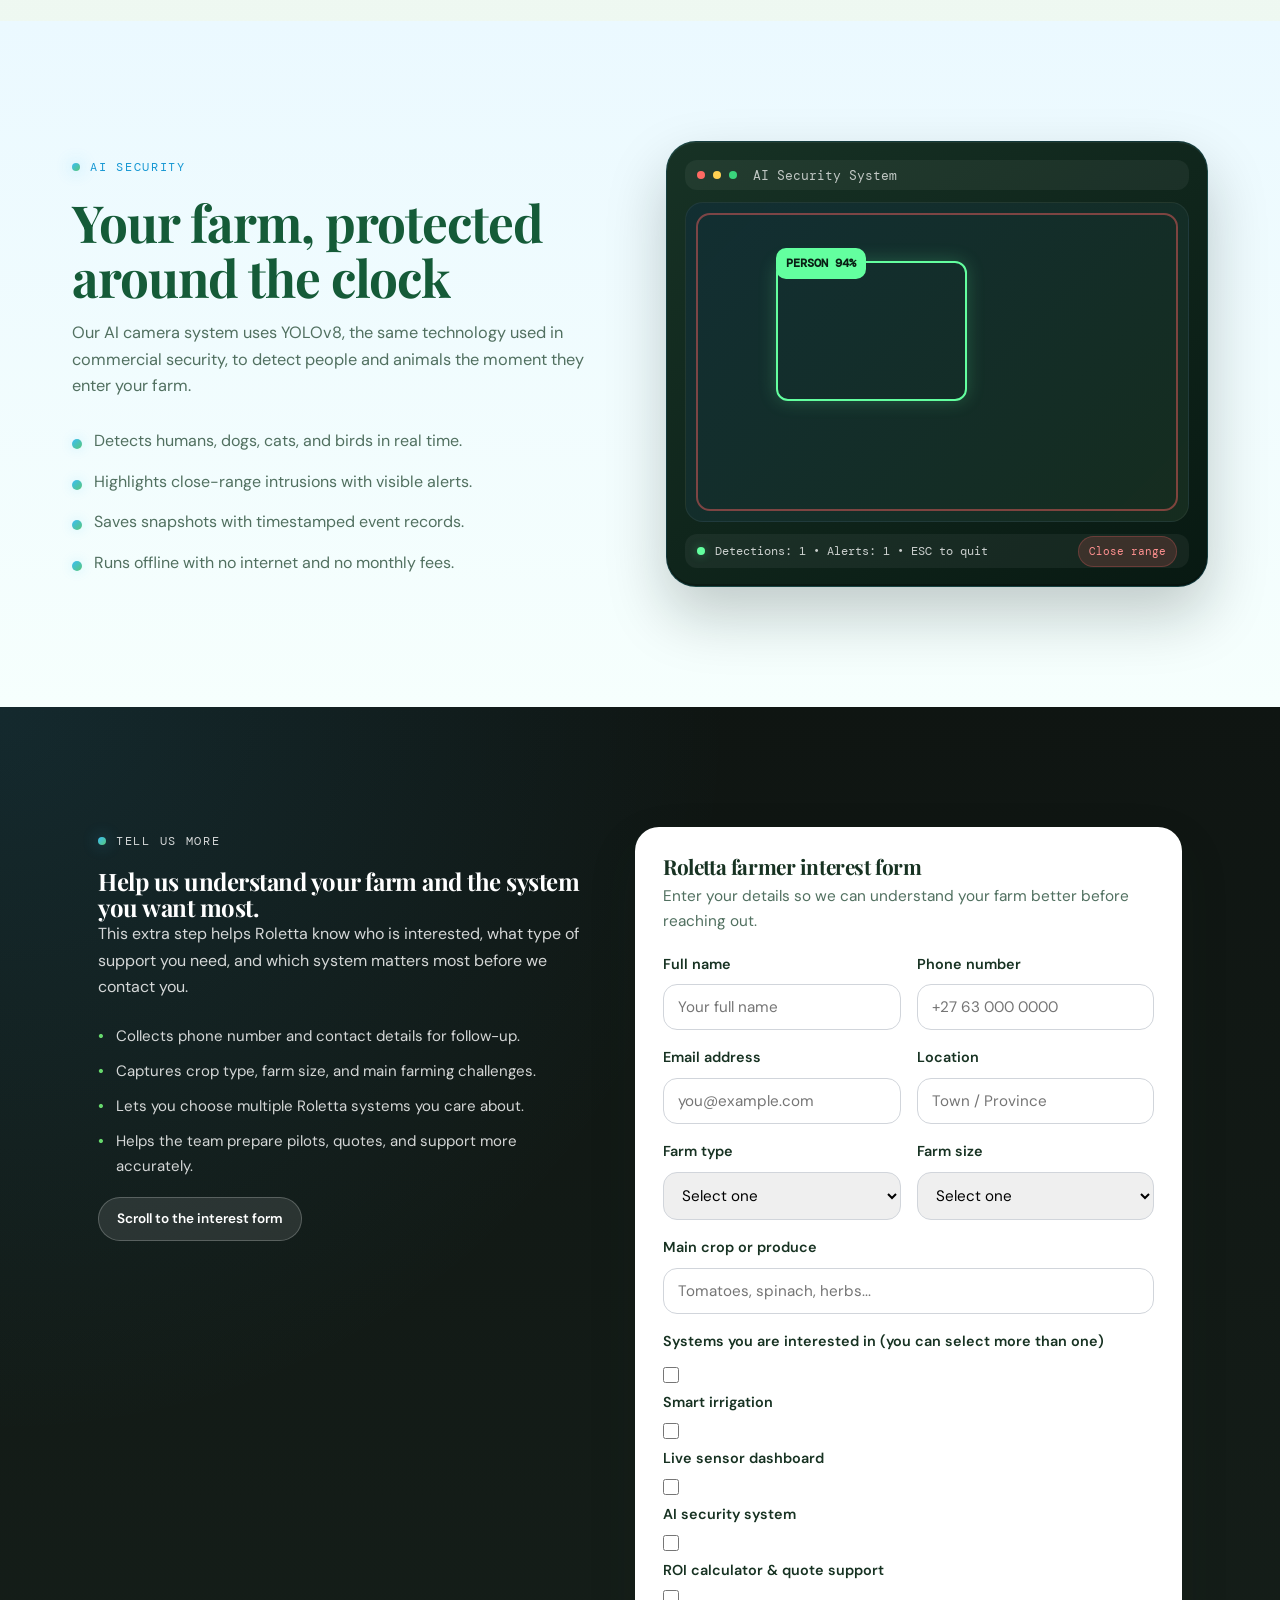
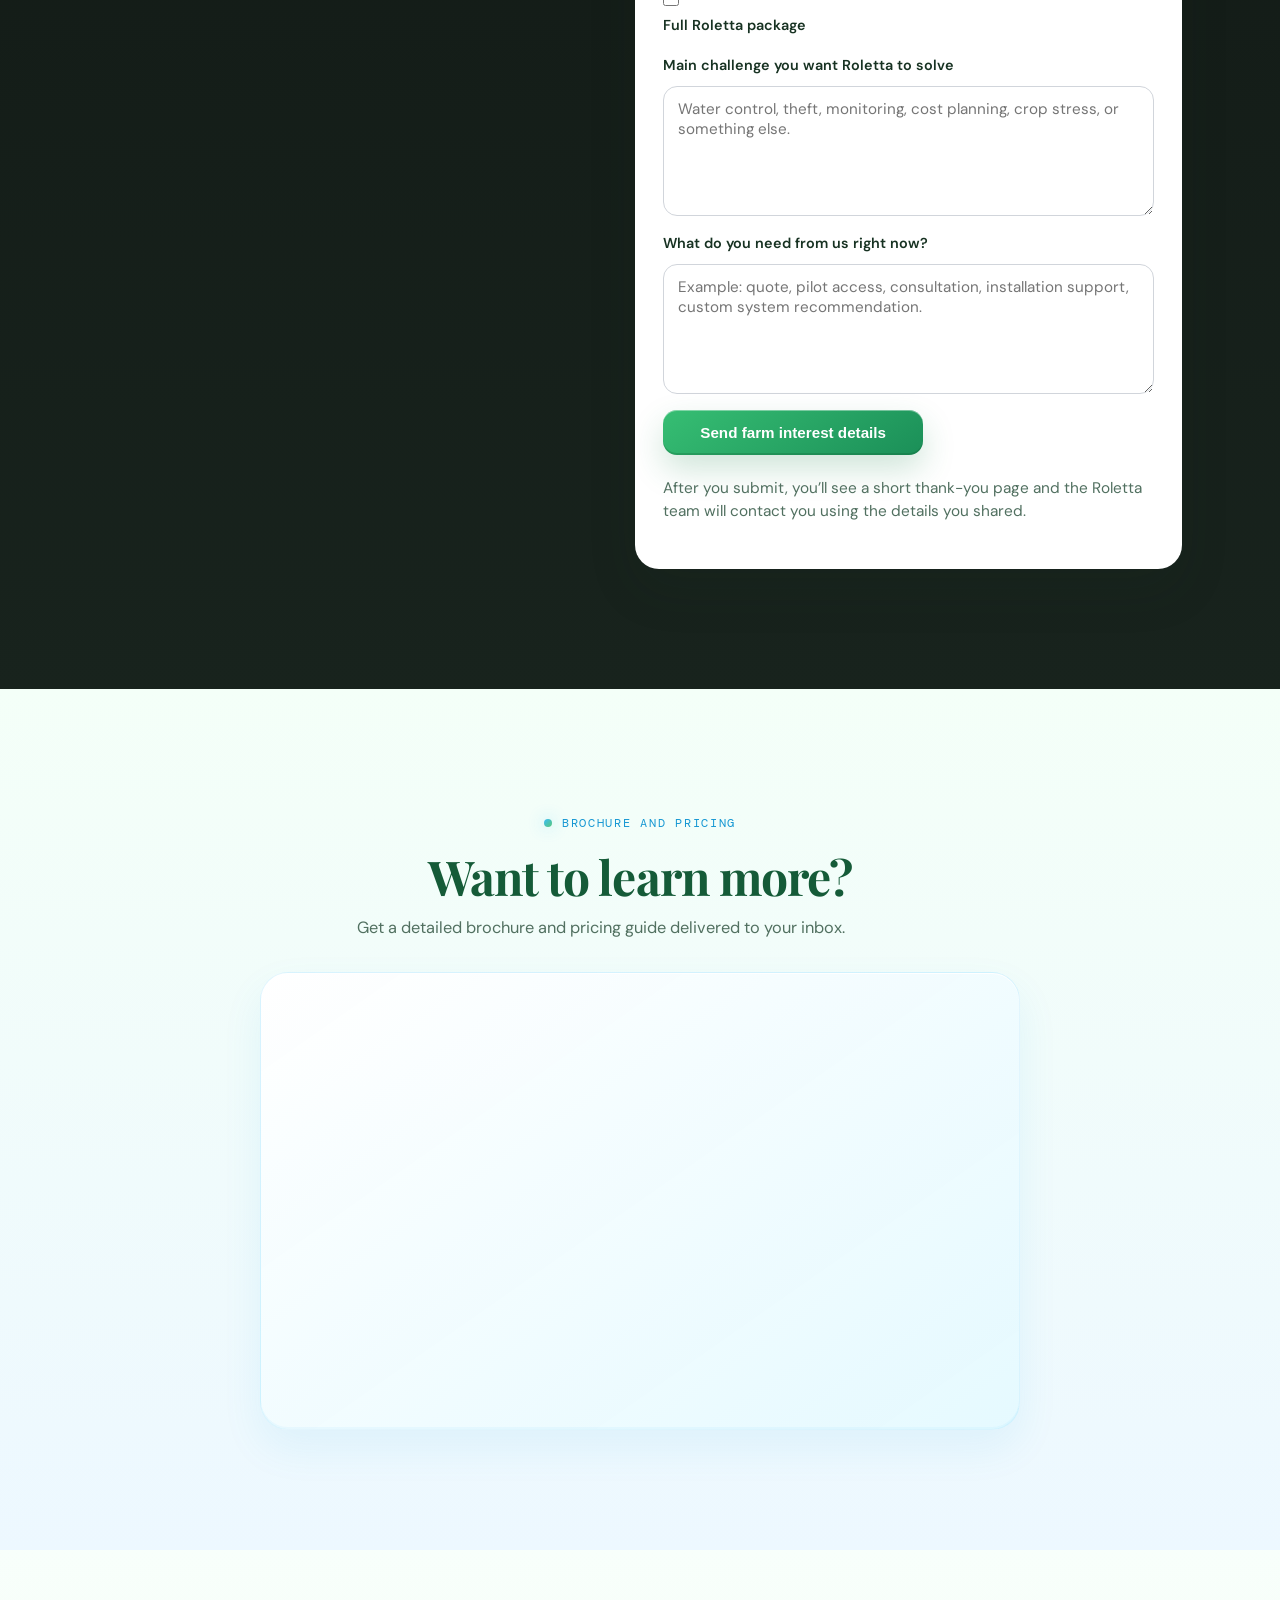
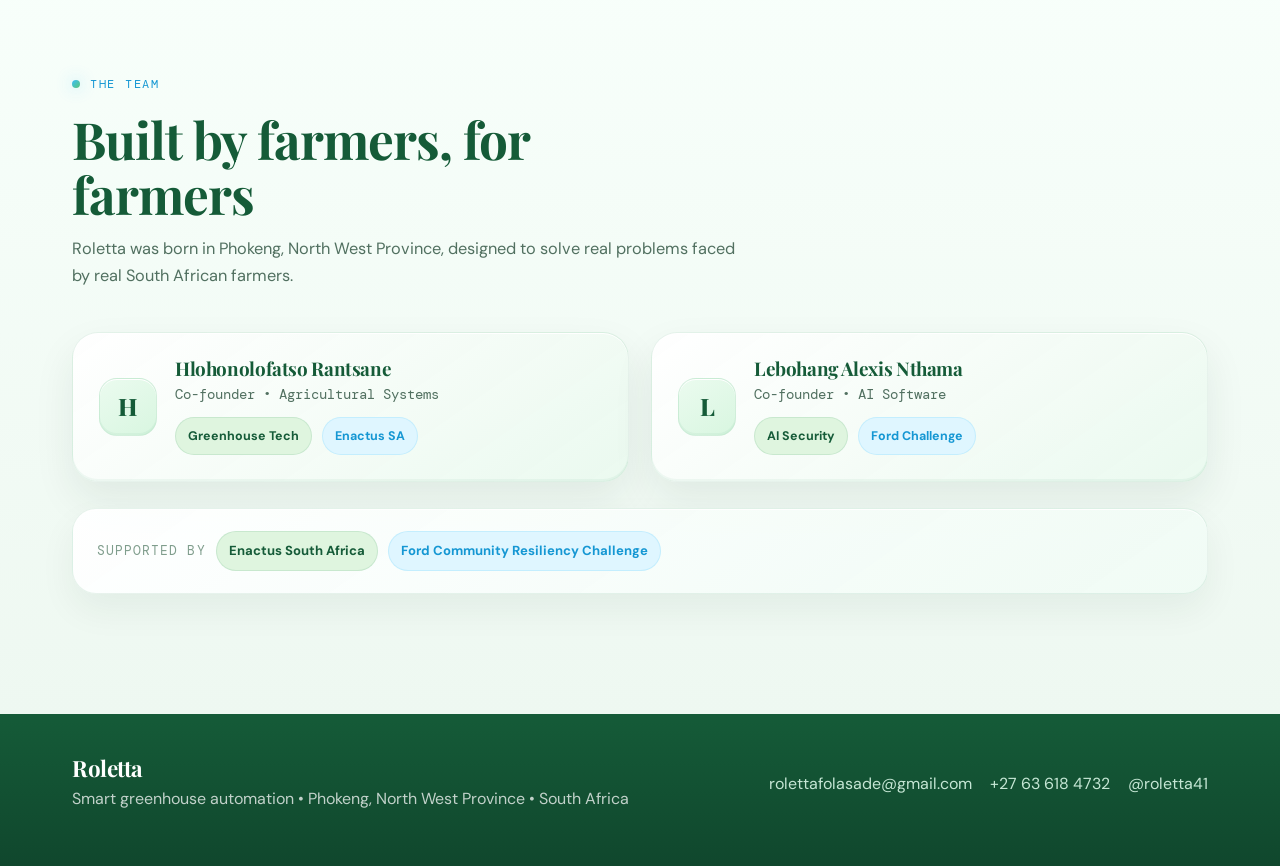
==== commit e9aa3e10: "Update print statement from 'Hello' to 'Goodbye'" ====
--- a/index.html
+++ b/index.html
@@ -1,4 +1,4 @@
-!DOCTYPE html>
+<!DOCTYPE html>
 <html lang="en">
 <head>
   <meta charset="UTF-8">
@@ -8,6 +8,7 @@
   <meta property="og:title" content="Roletta Systems | Let's Grow">
   <meta property="og:description" content="Smart greenhouse automation for small-scale farmers in South Africa.">
 
+  <!-- Google Analytics -->
   <script async src="https://www.googletagmanager.com/gtag/js?id=G-Q4E4PE73DZ"></script>
   <script>
     window.dataLayer = window.dataLayer || [];
@@ -16,6 +17,7 @@
     gtag('config', 'G-Q4E4PE73DZ');
   </script>
 
+  <!-- Brevo Conversations Widget -->
   <script>
     (function(d, w, c) {
       w.BrevoConversationsID = '6874f6e2b2e3d218b5d3e8a1';
@@ -30,52 +32,55 @@
     })(document, window, 'BrevoConversations');
   </script>
 
+  <!-- Brevo form fonts + styles (used inside iframe) -->
   <style>
     @font-face {
       font-display: block;
       font-family: Roboto;
-      src: url(https://assets.brevo.com/font/Roboto/Latin/normal/normal/7529907e9eaf8ebb5220c5f9850e3811.woff2) format("woff2"), url(https://assets.brevo.com/font/Roboto/Latin/normal/normal/25c678feafdc175a70922a116c9be3e7.woff) format("woff");
+      src: url(https://assets.brevo.com/font/Roboto/Latin/normal/normal/7529907e9eaf8ebb5220c5f9850e3811.woff2) format("woff2"),
+           url(https://assets.brevo.com/font/Roboto/Latin/normal/normal/25c678feafdc175a70922a116c9be3e7.woff) format("woff");
     }
     @font-face {
       font-display: fallback;
       font-family: Roboto;
       font-weight: 600;
-      src: url(https://assets.brevo.com/font/Roboto/Latin/medium/normal/6e9caeeafb1f3491be3e32744bc30440.woff2) format("woff2"), url(https://assets.brevo.com/font/Roboto/Latin/medium/normal/71501f0d8d5aa95960f6475d5487d4c2.woff) format("woff");
+      src: url(https://assets.brevo.com/font/Roboto/Latin/medium/normal/6e9caeeafb1f3491be3e32744bc30440.woff2) format("woff2"),
+           url(https://assets.brevo.com/font/Roboto/Latin/medium/normal/71501f0d8d5aa95960f6475d5487d4c2.woff) format("woff");
     }
     @font-face {
       font-display: fallback;
       font-family: Roboto;
       font-weight: 700;
-      src: url(https://assets.brevo.com/font/Roboto/Latin/bold/normal/3ef7cf158f310cf752d5ad08cd0e7e60.woff2) format("woff2"), url(https://assets.brevo.com/font/Roboto/Latin/bold/normal/ece3a1d82f18b60bcce0211725c476aa.woff) format("woff");
-    }
-    #sib-container input:-ms-input-placeholder { text-align:left; font-family:Helvetica, sans-serif; color:#c0ccda; }
-    #sib-container input::placeholder { text-align:left; font-family:Helvetica, sans-serif; color:#c0ccda; }
-    #sib-container textarea::placeholder { text-align:left; font-family:Helvetica, sans-serif; color:#c0ccda; }
-    #sib-container a { text-decoration:underline; color:#2BB2FC; }
+      src: url(https://assets.brevo.com/font/Roboto/Latin/bold/normal/3ef7cf158f310cf752d5ad08cd0e7e60.woff2) format("woff2"),
+           url(https://assets.brevo.com/font/Roboto/Latin/bold/normal/ece3a1d82f18b60bcce0211725c476aa.woff) format("woff");
+    }
   </style>
   <link rel="stylesheet" href="https://sibforms.com/forms/end-form/build/sib-styles.css">
 
+  <!-- Google Fonts & your main stylesheet -->
   <link rel="preconnect" href="https://fonts.googleapis.com">
   <link rel="preconnect" href="https://fonts.gstatic.com" crossorigin>
   <link href="https://fonts.googleapis.com/css2?family=DM+Mono:wght@400;500&family=DM+Sans:wght@300;400;500;600;700&family=Playfair+Display:ital,wght@0,700;0,800;1,700&display=swap" rel="stylesheet">
-
   <link rel="stylesheet" href="style.css">
 
+  <!-- Extra CSS just for detailed interest form -->
   <style>
     .details-section {
-      padding: 100px 0;
-      background: linear-gradient(180deg, #0f1512 0%, #18231d 100%);
-      color: #fff;
+      background:
+        radial-gradient(circle at top left, rgba(57,189,248,0.12), transparent 36%),
+        linear-gradient(180deg, #0f1512 0%, #18231d 100%);
     }
     .details-wrap {
+      max-width: var(--max-width);
+      margin: 0 auto;
+      padding: 0 48px;
       display: grid;
       grid-template-columns: 1fr 1.1fr;
       gap: 40px;
-      align-items: start;
+      align-items: flex-start;
     }
     .details-copy h2 {
-      color: #fff;
-      margin-bottom: 16px;
+      color: #ffffff;
     }
     .details-copy p,
     .details-copy li {
@@ -83,14 +88,15 @@
     }
     .details-points {
       list-style: none;
+      margin: 24px 0 0;
       padding: 0;
-      margin: 24px 0 0;
       display: grid;
-      gap: 12px;
+      gap: 10px;
+      font-size: 0.94rem;
     }
     .details-points li {
+      position: relative;
       padding-left: 18px;
-      position: relative;
     }
     .details-points li::before {
       content: "•";
@@ -100,86 +106,128 @@
       color: #67d96d;
       font-weight: 700;
     }
+    .jump-link {
+      display: inline-flex;
+      margin-top: 18px;
+      padding: 10px 18px;
+      border-radius: 999px;
+      background: rgba(255,255,255,0.10);
+      color: #ffffff;
+      font-size: 0.85rem;
+      font-weight: 600;
+      text-decoration: none;
+      border: 1px solid rgba(255,255,255,0.22);
+    }
+
     .interest-card {
       background: #ffffff;
       border-radius: 24px;
       padding: 28px;
-      box-shadow: 0 18px 50px rgba(0,0,0,0.18);
+      box-shadow: var(--shadow-md);
     }
     .interest-card h3 {
-      margin: 0 0 8px;
-      color: #111;
-      font-family: 'DM Sans', sans-serif;
+      margin-bottom: 6px;
+      font-size: 1.3rem;
+      color: #173222;
     }
     .interest-card p {
-      margin: 0 0 20px;
-      color: #4b5563;
-    }
+      margin-bottom: 18px;
+      color: #517060;
+      font-size: 0.96rem;
+    }
+
     .interest-form {
       display: grid;
       gap: 16px;
     }
     .interest-grid {
       display: grid;
-      grid-template-columns: 1fr 1fr;
+      grid-template-columns: repeat(2, minmax(0, 1fr));
       gap: 16px;
     }
     .interest-form label {
       display: grid;
       gap: 8px;
       font-weight: 600;
-      color: #1f2937;
-      font-family: 'DM Sans', sans-serif;
-      font-size: 14px;
+      font-size: 0.9rem;
+      color: #173222;
     }
     .interest-form input,
     .interest-form select,
     .interest-form textarea {
       width: 100%;
+      border-radius: 14px;
       border: 1px solid #d1d5db;
-      border-radius: 14px;
-      padding: 14px 16px;
-      font-family: 'DM Sans', sans-serif;
-      font-size: 15px;
-      color: #111827;
-      background: #fff;
+      padding: 12px 14px;
+      font-size: 0.95rem;
+      font-family: "DM Sans", system-ui, -apple-system, BlinkMacSystemFont, sans-serif;
     }
     .interest-form textarea {
       min-height: 130px;
       resize: vertical;
     }
-    .interest-form button {
+
+    .systems-checkboxes {
+      display: grid;
+      gap: 8px;
+      margin-top: 6px;
+    }
+    .systems-option {
+      display: flex;
+      align-items: center;
+      gap: 8px;
+      font-weight: 500;
+      font-size: 0.9rem;
+      color: #374151;
+    }
+    .systems-option input[type="checkbox"] {
+      width: 16px;
+      height: 16px;
+    }
+
+    .interest-submit {
       border: none;
       border-radius: 14px;
-      padding: 15px 18px;
+      padding: 14px 18px;
       font-weight: 700;
-      font-family: 'DM Sans', sans-serif;
-      background: linear-gradient(135deg, #18a34a, #0a7d2a);
-      color: #fff;
+      font-size: 0.95rem;
+      color: #ffffff;
+      background: linear-gradient(145deg, #36be73, #1b8f58);
       cursor: pointer;
+      width: 100%;
+      max-width: 260px;
+      box-shadow:
+        0 14px 32px rgba(36,138,82,0.22),
+        inset 0 1px 0 rgba(255,255,255,0.38),
+        inset 0 -2px 0 rgba(14,90,48,0.26);
     }
     .interest-note {
-      font-size: 13px;
+      margin-top: 6px;
+      font-size: 0.8rem;
       color: #6b7280;
       line-height: 1.5;
     }
-    .jump-link {
-      display: inline-flex;
-      margin-top: 18px;
-      padding: 12px 18px;
-      border-radius: 999px;
-      background: rgba(255,255,255,0.12);
-      color: #fff;
-      text-decoration: none;
-      font-weight: 600;
-    }
+
+    .brevo-embed-frame {
+      display: block;
+      width: 100%;
+      max-width: 540px;
+      margin: 0 auto;
+      border-radius: 20px;
+      border: none;
+    }
+
     @media (max-width: 900px) {
-      .details-wrap,
+      .details-wrap {
+        grid-template-columns: 1fr;
+        padding: 0 24px;
+        gap: 28px;
+      }
       .interest-grid {
         grid-template-columns: 1fr;
       }
-      .details-section {
-        padding: 72px 0;
+      .interest-submit {
+        max-width: 100%;
       }
     }
   </style>
@@ -202,6 +250,7 @@
   </header>
 
   <main>
+    <!-- HERO -->
     <section class="hero" id="top">
       <div class="hero-video">
         <video autoplay muted loop playsinline>
@@ -219,7 +268,7 @@
 
           <div class="hero-actions">
             <a href="#signup-form" class="btn btn-primary" id="signupButton">Join the waitlist</a>
-            <a href="#features" class="btn btn-secondary">See how it works</a>
+            <a href="#needs-form" class="btn btn-secondary">Get started</a>
           </div>
         </div>
 
@@ -227,7 +276,6 @@
           <div class="hero-logo-wrap">
             <img src="assets/images/logo.png" alt="Roletta Systems logo">
           </div>
-
           <div class="hero-badge">
             <div class="hero-badge-num">97%</div>
             <div class="hero-badge-lbl">Detection accuracy</div>
@@ -240,6 +288,7 @@
       </div>
     </section>
 
+    <!-- WAITLIST Brevo -->
     <section class="signup-band" id="signup-form">
       <div class="container signup-grid">
         <div class="signup-copy">
@@ -259,34 +308,32 @@
         <div class="signup-form-card">
           <iframe
             width="100%"
-            height="350"
+            height="420"
             src="https://0edc6a3f.sibforms.com/serve/[base64]"
             frameborder="0"
-            scrolling="auto"
+            scrolling="no"
             allowfullscreen
-            style="display:block;width:100%;border-radius:16px;">
+            class="brevo-embed-frame">
           </iframe>
         </div>
       </div>
     </section>
 
+    <!-- STATS -->
     <section class="stats-section" id="stats">
       <div class="container stats-grid">
         <article class="stat-card">
           <div class="stat-num" data-value="24">24</div>
           <p>7 AI monitoring</p>
         </article>
-
         <article class="stat-card">
           <div class="stat-num" data-value="5">5</div>
           <p>Second alert response time</p>
         </article>
-
         <article class="stat-card">
           <div class="stat-num" data-value="40">40</div>
           <p>Percent water savings</p>
         </article>
-
         <article class="stat-card">
           <div class="stat-num" data-value="3">3</div>
           <p>Times yield improvement</p>
@@ -294,6 +341,7 @@
       </div>
     </section>
 
+    <!-- FEATURES -->
     <section class="section" id="features">
       <div class="container section-head">
         <p class="section-tag">What we do</p>
@@ -354,6 +402,7 @@
       </div>
     </section>
 
+    <!-- AI SECURITY -->
     <section class="section security-section" id="security">
       <div class="container security-grid">
         <div class="security-copy">
@@ -363,87 +412,88 @@
             Our AI camera system uses YOLOv8, the same technology used in commercial security, to detect people and animals the moment they enter your farm.
           </p>
 
-          <ul class="security-list">
-            <li>Detects humans, dogs, cats, and birds in real time.</li>
-            <li>Highlights close-range intrusions with visible alerts.</li>
-            <li>Saves snapshots with timestamped event records.</li>
-            <li>Runs offline with no internet and no monthly fees.</li>
-          </ul>
+        <ul class="security-list">
+          <li>Detects humans, dogs, cats, and birds in real time.</li>
+          <li>Highlights close-range intrusions with visible alerts.</li>
+          <li>Saves snapshots with timestamped event records.</li>
+          <li>Runs offline with no internet and no monthly fees.</li>
+        </ul>
+      </div>
+
+      <div class="security-demo">
+        <div class="security-screen">
+          <div class="security-bar">
+            <span class="dot dot-red"></span>
+            <span class="dot dot-yellow"></span>
+            <span class="dot dot-green"></span>
+            <span class="security-bar-text">AI Security System</span>
+          </div>
+
+          <div class="security-feed">
+            <div class="detection-box"></div>
+            <div class="detection-label">PERSON 94%</div>
+            <div class="danger-frame"></div>
+          </div>
+
+          <div class="status-bar">
+            <span class="status-dot"></span>
+            <span class="status-text">Detections: 1 • Alerts: 1 • ESC to quit</span>
+            <span class="alert-chip">Close range</span>
+          </div>
         </div>
-
-        <div class="security-demo">
-          <div class="security-screen">
-            <div class="security-bar">
-              <span class="dot dot-red"></span>
-              <span class="dot dot-yellow"></span>
-              <span class="dot dot-green"></span>
-              <span class="security-bar-text">AI Security System</span>
-            </div>
-
-            <div class="security-feed">
-              <div class="detection-box"></div>
-              <div class="detection-label">PERSON 94%</div>
-              <div class="danger-frame"></div>
-            </div>
-
-            <div class="status-bar">
-              <span class="status-dot"></span>
-              <span class="status-text">Detections: 1 • Alerts: 1 • ESC to quit</span>
-              <span class="alert-chip">Close range</span>
-            </div>
-          </div>
-        </div>
+      </div>
       </div>
     </section>
 
-    <section class="details-section" id="needs-form">
-      <div class="container details-wrap">
+    <!-- DETAILED INTEREST FORM -->
+    <section class="section details-section" id="needs-form">
+      <div class="details-wrap">
         <div class="details-copy">
           <p class="section-tag">Tell us more</p>
-          <h2>Help us understand your farm, your needs, and the system you want most.</h2>
+          <h2>Help us understand your farm and the system you want most.</h2>
           <p>
-            This extra step helps Roletta know who is interested, what type of support you need, and which system matters most to your farm before we contact you.
+            This extra step helps Roletta know who is interested, what type of support you need, and which system matters most before we contact you.
           </p>
           <ul class="details-points">
             <li>Collects phone number and contact details for follow-up.</li>
             <li>Captures crop type, farm size, and main farming challenges.</li>
-            <li>Lets farmers choose the system they are most interested in.</li>
-            <li>Helps Roletta prepare quotes, pilots, and support more accurately.</li>
+            <li>Lets you choose multiple Roletta systems you care about.</li>
+            <li>Helps the team prepare pilots, quotes, and support more accurately.</li>
           </ul>
-          <a href="#interest-form" class="jump-link">Fill the interest form</a>
+          <a href="#interest-form" class="jump-link">Scroll to the interest form</a>
         </div>
 
         <div class="interest-card" id="interest-form">
           <h3>Roletta farmer interest form</h3>
           <p>Enter your details so we can understand your farm better before reaching out.</p>
 
-          <form class="interest-form" action="mailto:rolettafolasade@gmail.com" method="post" enctype="text/plain">
+          <form class="interest-form" action="thank-you.html" method="post">
             <div class="interest-grid">
               <label>
                 Full name
-                <input type="text" name="Full name" placeholder="Your full name" required>
+                <input type="text" name="full_name" placeholder="Your full name" required>
               </label>
               <label>
                 Phone number
-                <input type="tel" name="Phone number" placeholder="+27 63 000 0000" required>
+                <input type="tel" name="phone" placeholder="+27 63 000 0000" required>
               </label>
             </div>
 
             <div class="interest-grid">
               <label>
                 Email address
-                <input type="email" name="Email" placeholder="you@example.com" required>
+                <input type="email" name="email" placeholder="you@example.com" required>
               </label>
               <label>
                 Location
-                <input type="text" name="Location" placeholder="Town / Province">
+                <input type="text" name="location" placeholder="Town / Province">
               </label>
             </div>
 
             <div class="interest-grid">
               <label>
                 Farm type
-                <select name="Farm type">
+                <select name="farm_type">
                   <option value="">Select one</option>
                   <option>Greenhouse farming</option>
                   <option>Open-field farming</option>
@@ -454,7 +504,7 @@
               </label>
               <label>
                 Farm size
-                <select name="Farm size">
+                <select name="farm_size">
                   <option value="">Select one</option>
                   <option>Very small pilot site</option>
                   <option>Small farm</option>
@@ -464,41 +514,57 @@
               </label>
             </div>
 
-            <div class="interest-grid">
-              <label>
-                Main crop or produce
-                <input type="text" name="Main crop" placeholder="Tomatoes, spinach, herbs...">
-              </label>
-              <label>
-                System of most interest
-                <select name="Main interest system" required>
-                  <option value="">Choose system</option>
-                  <option>Smart irrigation</option>
-                  <option>Live sensor dashboard</option>
-                  <option>AI security system</option>
-                  <option>ROI calculator and quote support</option>
-                  <option>Full Roletta package</option>
-                </select>
-              </label>
-            </div>
+            <label>
+              Main crop or produce
+              <input type="text" name="main_crop" placeholder="Tomatoes, spinach, herbs...">
+            </label>
+
+            <label>
+              Systems you are interested in (you can select more than one)
+              <div class="systems-checkboxes">
+                <label class="systems-option">
+                  <input type="checkbox" name="systems[]" value="Smart irrigation">
+                  Smart irrigation
+                </label>
+                <label class="systems-option">
+                  <input type="checkbox" name="systems[]" value="Live sensor dashboard">
+                  Live sensor dashboard
+                </label>
+                <label class="systems-option">
+                  <input type="checkbox" name="systems[]" value="AI security system">
+                  AI security system
+                </label>
+                <label class="systems-option">
+                  <input type="checkbox" name="systems[]" value="ROI calculator and quote support">
+                  ROI calculator &amp; quote support
+                </label>
+                <label class="systems-option">
+                  <input type="checkbox" name="systems[]" value="Full Roletta package">
+                  Full Roletta package
+                </label>
+              </div>
+            </label>
 
             <label>
               Main challenge you want Roletta to solve
-              <textarea name="Main challenge" placeholder="Tell us what problem you want to solve most: water control, theft, monitoring, cost planning, crop stress, or something else."></textarea>
+              <textarea name="main_challenge" placeholder="Water control, theft, monitoring, cost planning, crop stress, or something else."></textarea>
             </label>
 
             <label>
               What do you need from us right now?
-              <textarea name="Current needs" placeholder="For example: quote, pilot access, consultation, installation support, or a custom system recommendation."></textarea>
+              <textarea name="current_needs" placeholder="Example: quote, pilot access, consultation, installation support, custom system recommendation."></textarea>
             </label>
 
-            <button type="submit">Send farm interest details</button>
-            <p class="interest-note">This detailed form opens your email app and prepares the full enquiry message so Roletta can review your needs manually while Brevo is used for waitlist capture above.</p>
+            <button type="submit" class="interest-submit">Send farm interest details</button>
+            <p class="interest-note">
+              After you submit, you’ll see a short thank-you page and the Roletta team will contact you using the details you shared.
+            </p>
           </form>
         </div>
       </div>
     </section>
 
+    <!-- SECONDARY Brevo SIGNUP -->
     <section class="section secondary-signup" id="signup">
       <div class="container secondary-signup-inner">
         <p class="section-tag">Brochure and pricing</p>
@@ -510,17 +576,18 @@
         <div class="secondary-form-wrapper">
           <iframe
             width="100%"
-            height="300"
+            height="420"
             src="https://0edc6a3f.sibforms.com/serve/[base64]"
             frameborder="0"
-            scrolling="auto"
+            scrolling="no"
             allowfullscreen
-            style="display:block;width:100%;border-radius:12px;">
+            class="brevo-embed-frame">
           </iframe>
         </div>
       </div>
     </section>
 
+    <!-- TEAM -->
     <section class="section team-section" id="team">
       <div class="container section-head">
         <p class="section-tag">The team</p>
@@ -564,6 +631,7 @@
     </section>
   </main>
 
+  <!-- FOOTER -->
   <footer class="site-footer" id="contact">
     <div class="container footer-inner">
       <div>
@@ -579,6 +647,7 @@
     </div>
   </footer>
 
+  <!-- GA4 Button Click Tracking -->
   <script>
     document.addEventListener('DOMContentLoaded', function () {
       var signupBtn = document.getElementById('signupButton');
@@ -616,6 +685,7 @@
     });
   </script>
 
+  <!-- Brevo form JS (for iframe forms, safe to include) -->
   <script>
     window.REQUIRED_CODE_ERROR_MESSAGE = 'Please choose a country code';
     window.LOCALE = 'en';
@@ -627,13 +697,14 @@
         selectedList: '{quantity} list selected',
         selectedLists: '{quantity} lists selected',
         selectedOption: '{quantity} selected',
-        selectedOptions: '{quantity} selected',
+        selectedOptions: '{quantity} selected'
       }
     };
     var AUTOHIDE = Boolean(0);
   </script>
   <script defer src="https://sibforms.com/forms/end-form/build/main.js"></script>
 
+  <!-- GSAP + your animation script -->
   <script src="https://cdnjs.cloudflare.com/ajax/libs/gsap/3.12.5/gsap.min.js"></script>
   <script src="https://cdnjs.cloudflare.com/ajax/libs/gsap/3.12.5/ScrollTrigger.min.js"></script>
   <script src="script.js"></script>
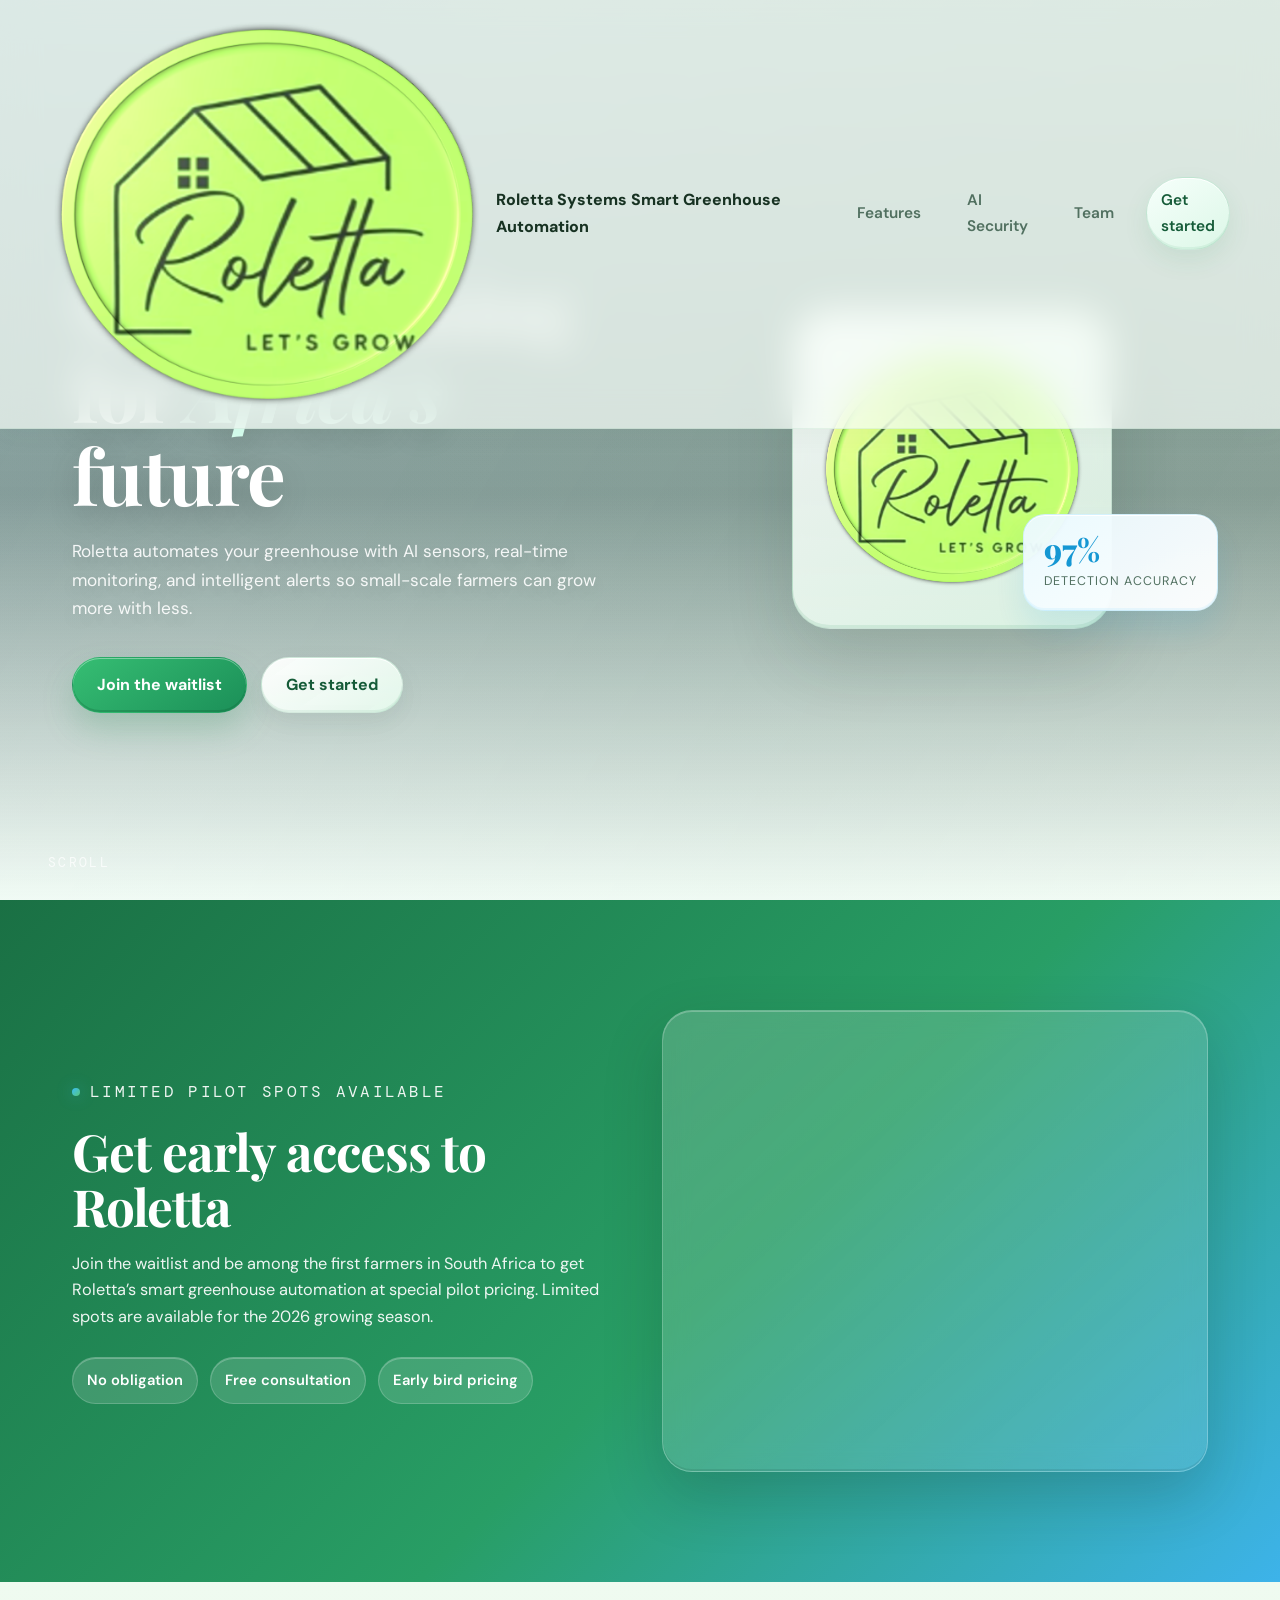
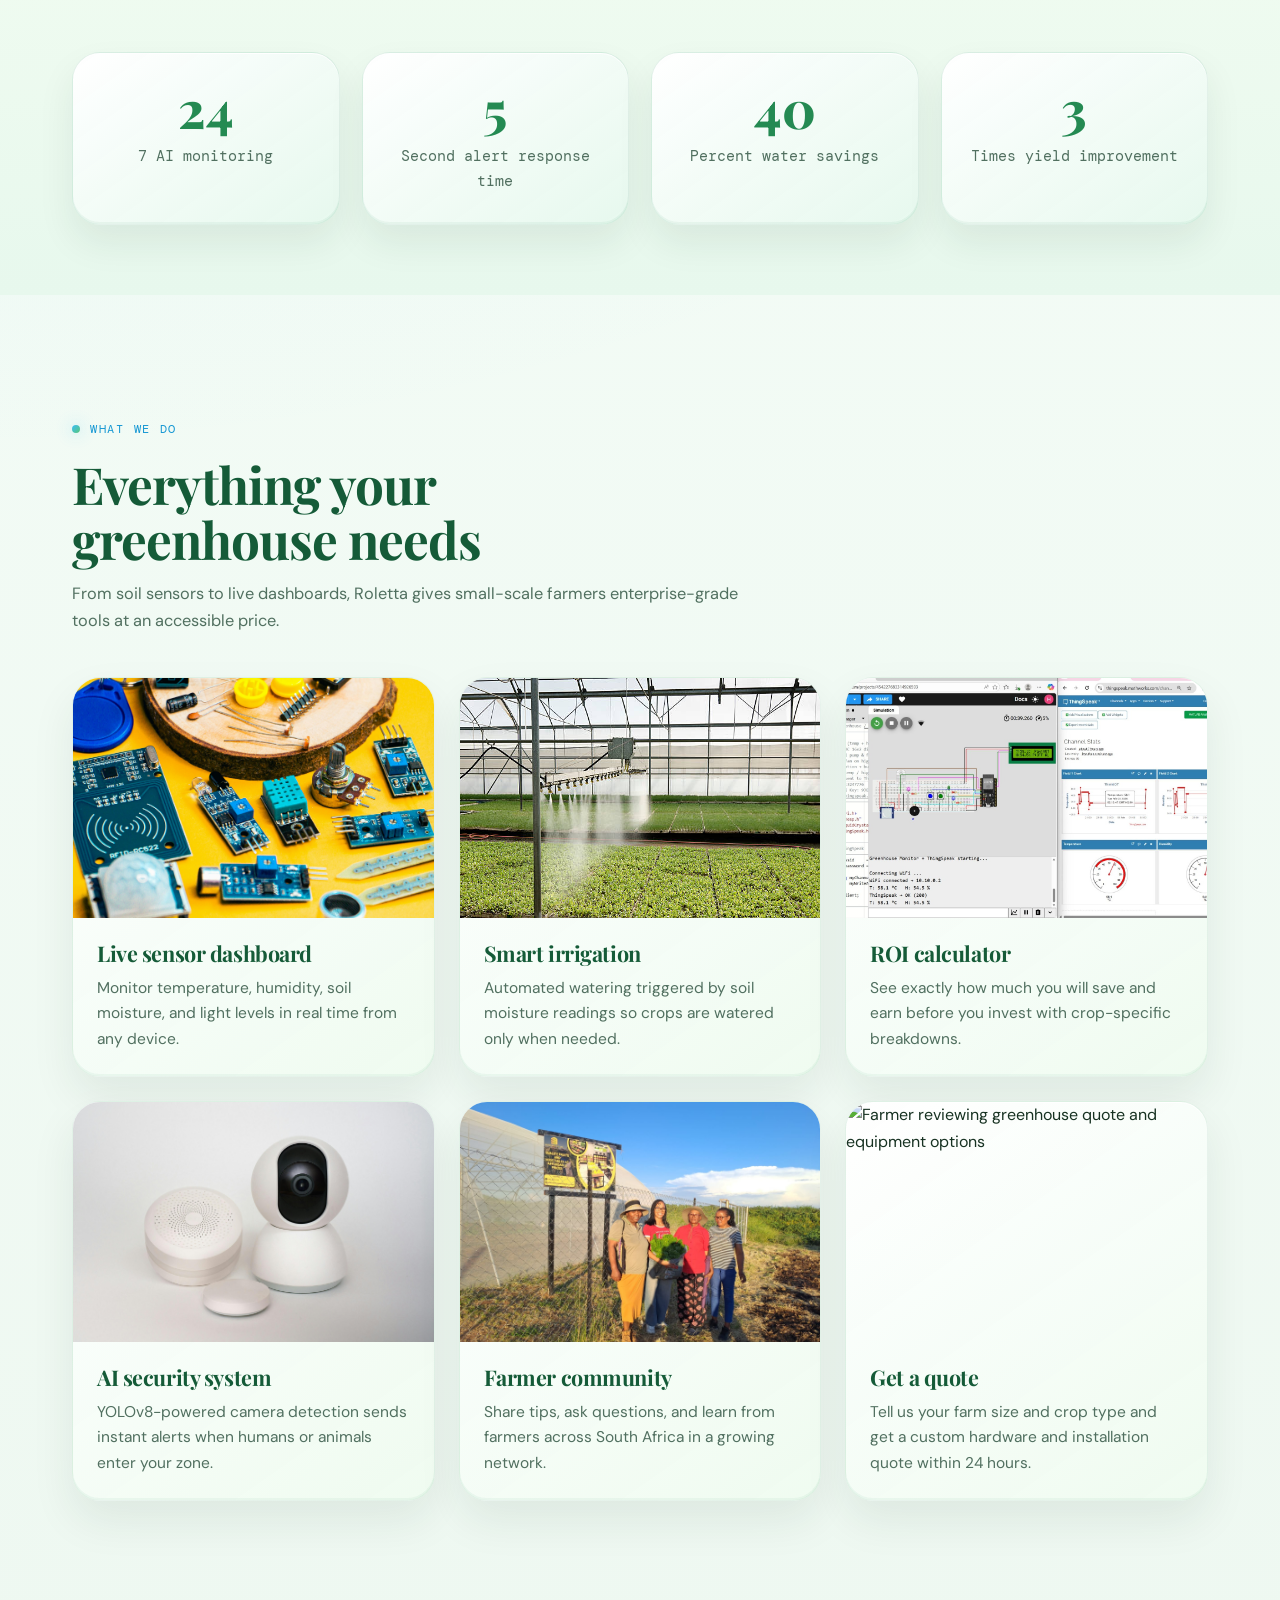
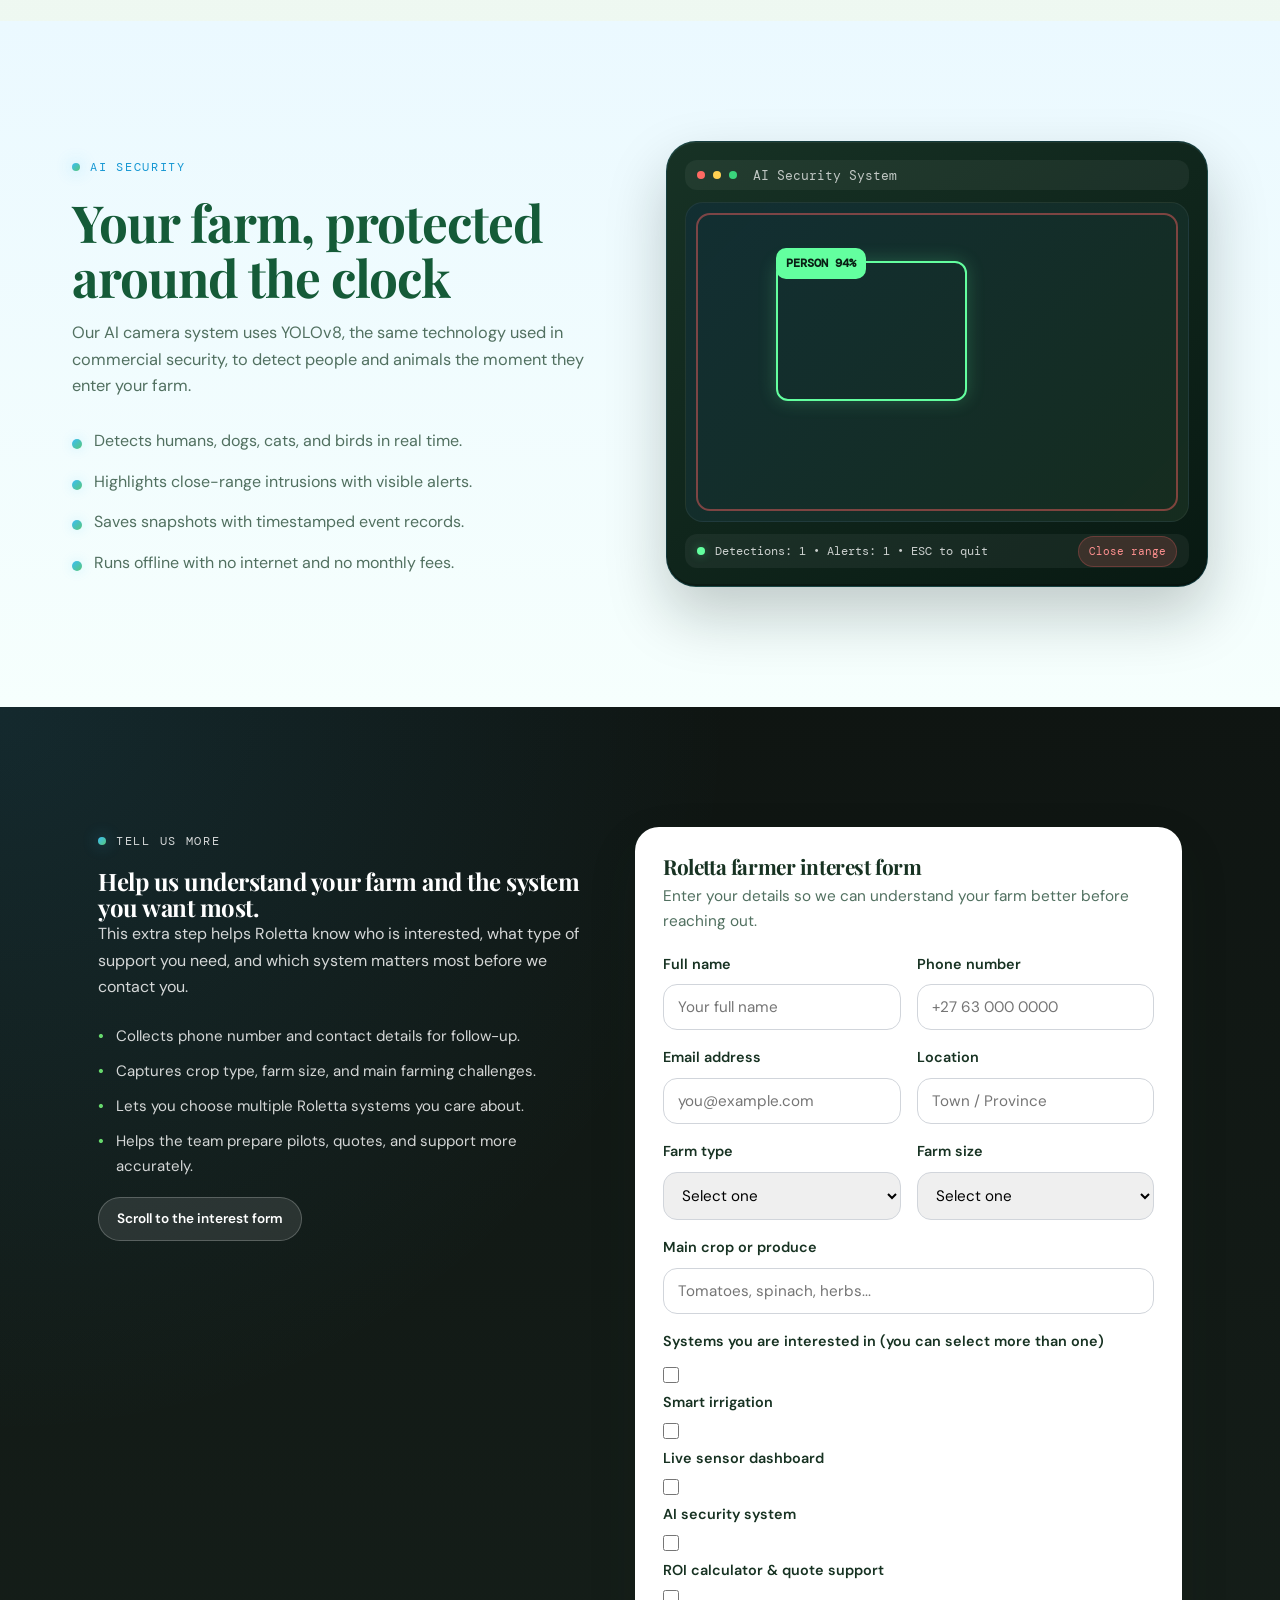
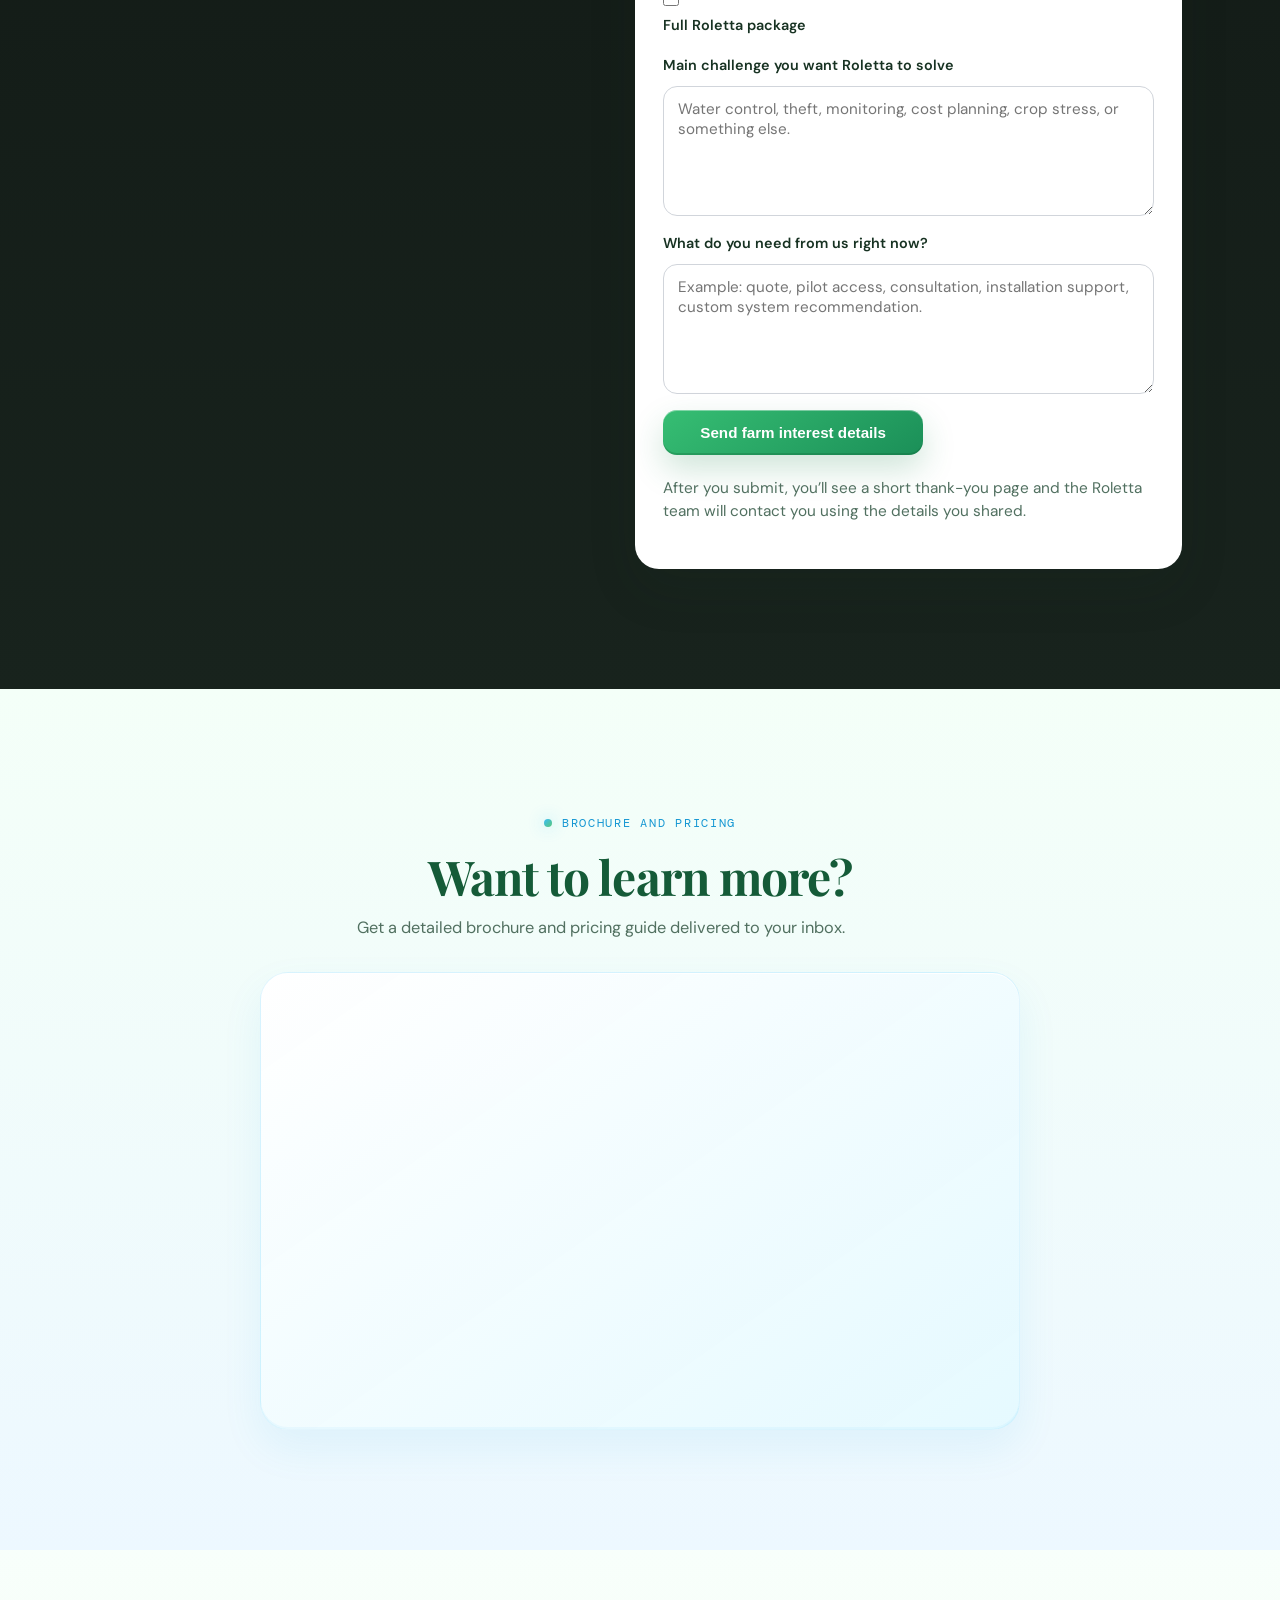
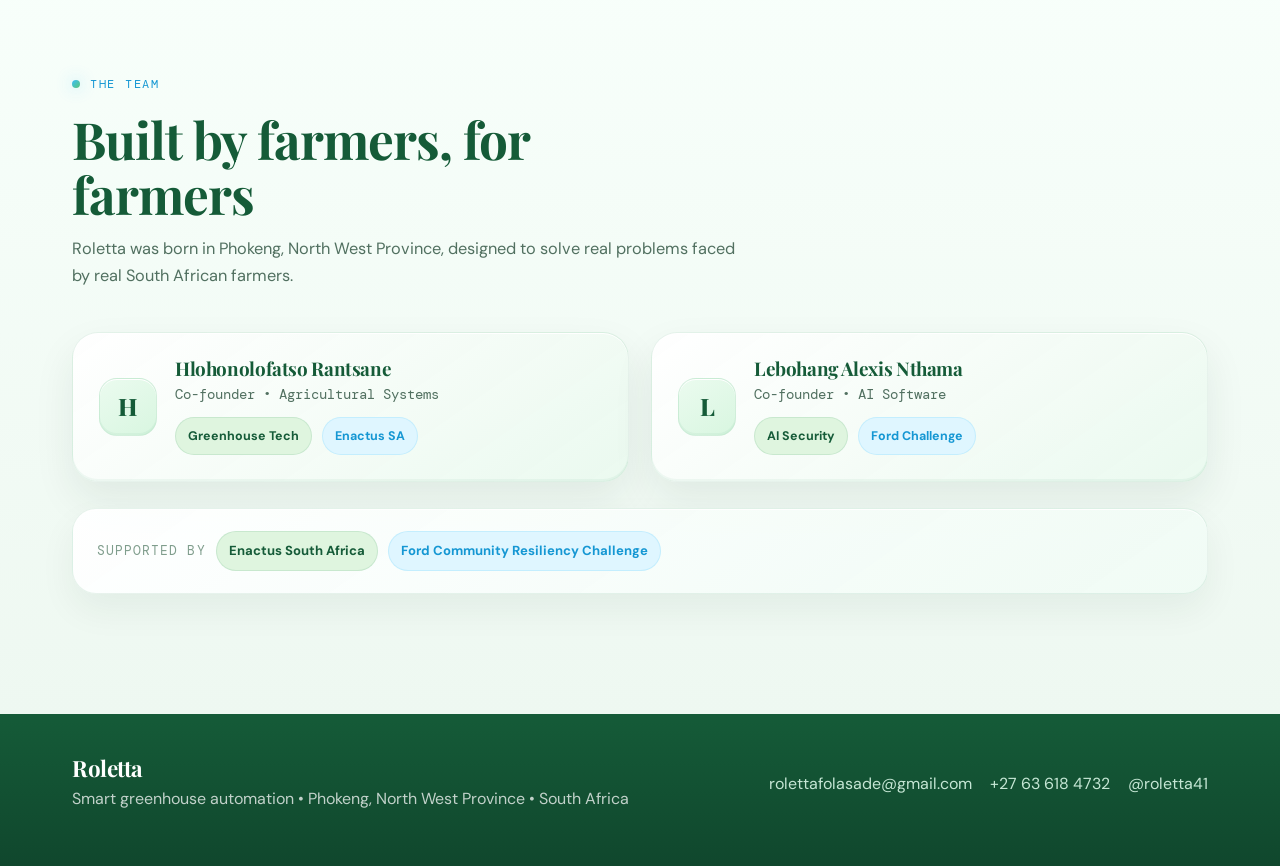
==== commit 27e16c7d: "Update print statement from 'Hello' to 'Goodbye'" ====
--- a/index.html
+++ b/index.html
@@ -235,11 +235,15 @@
 <body>
   <header class="site-header">
     <div class="nav-container">
-      <a href="#top" class="brand">
-        <span class="brand-mark">R</span>
-        <span class="brand-text">Roletta</span>
-      </a>
-
+<a href="#top" class="brand">
+  <div class="brand-logo-wrap">
+    <img src="assets/images/logo.png" alt="Roletta Systems logo">
+  </div>
+  <div class="brand-name-block">
+    <span class="brand-name-main">Roletta Systems</span>
+    <span class="brand-name-sub">Smart Greenhouse Automation</span>
+  </div>
+</a>
       <nav class="site-nav">
         <a href="#features">Features</a>
         <a href="#security">AI Security</a>
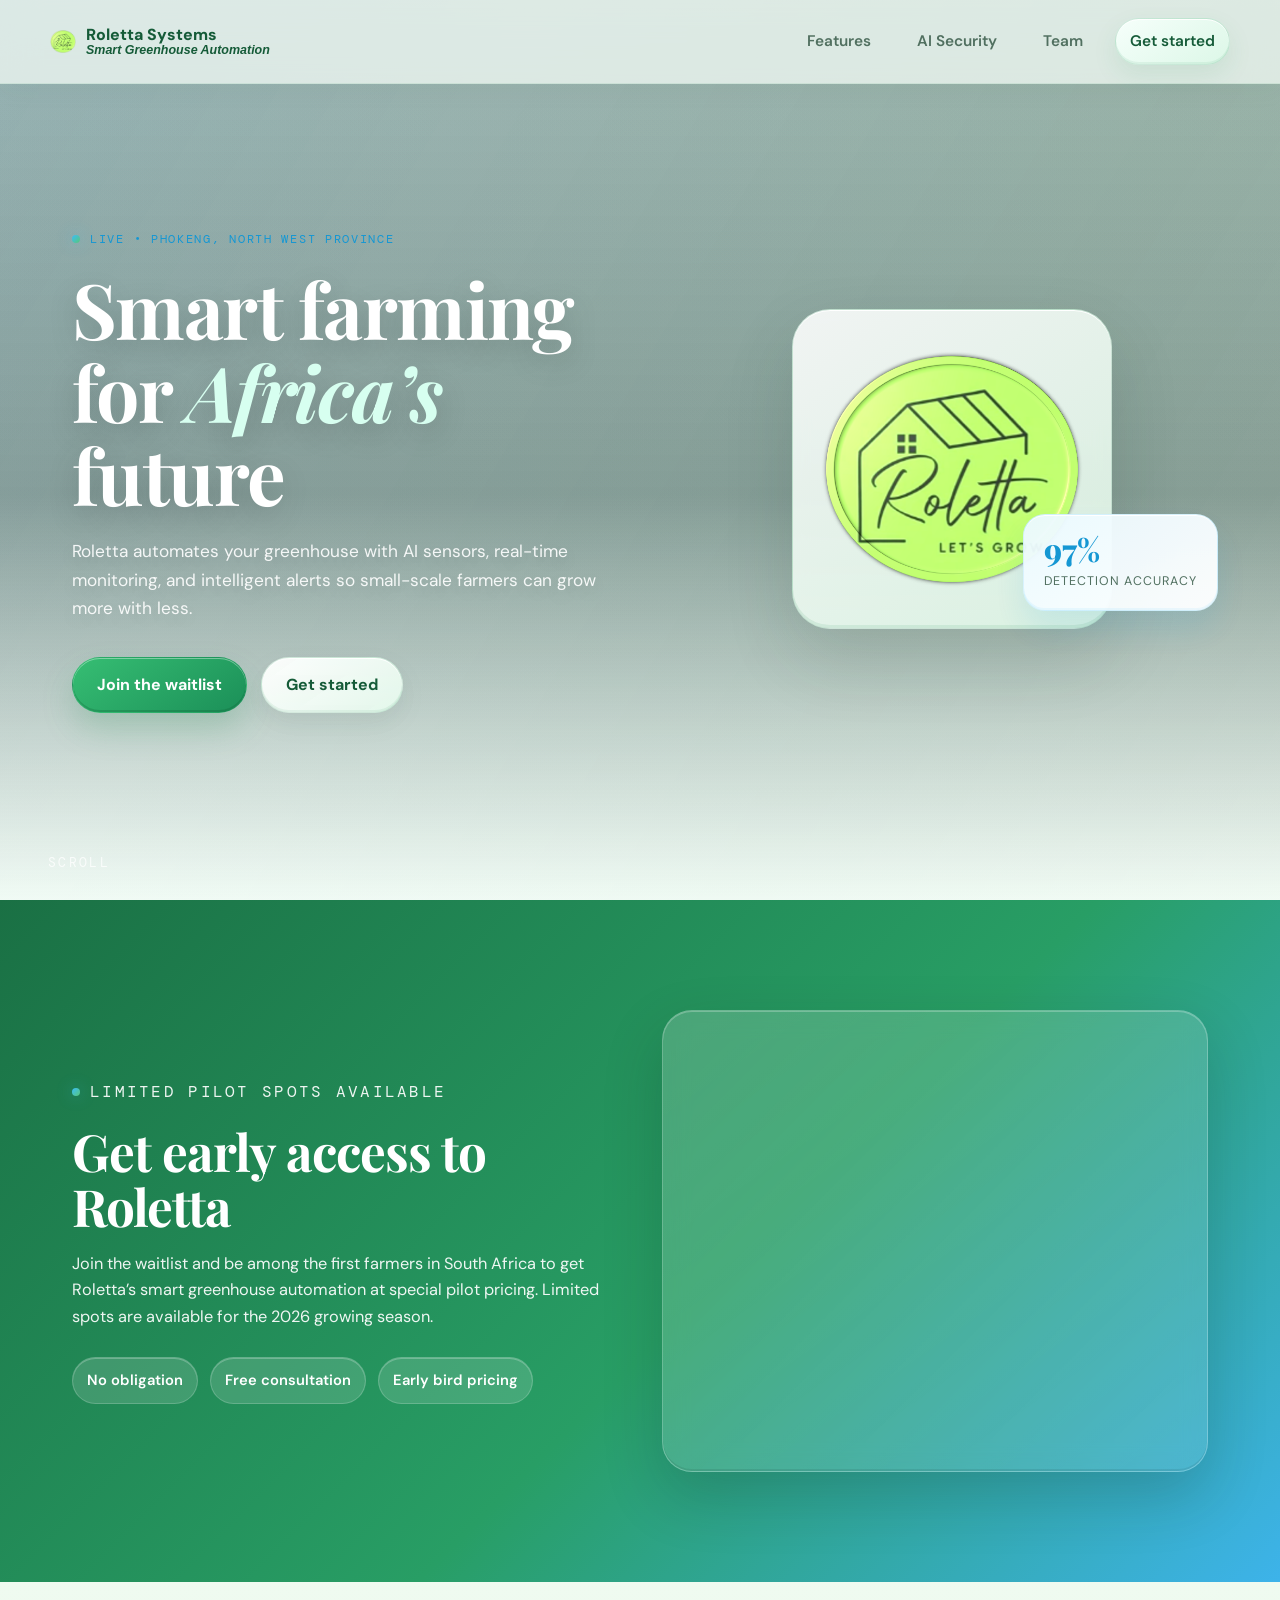
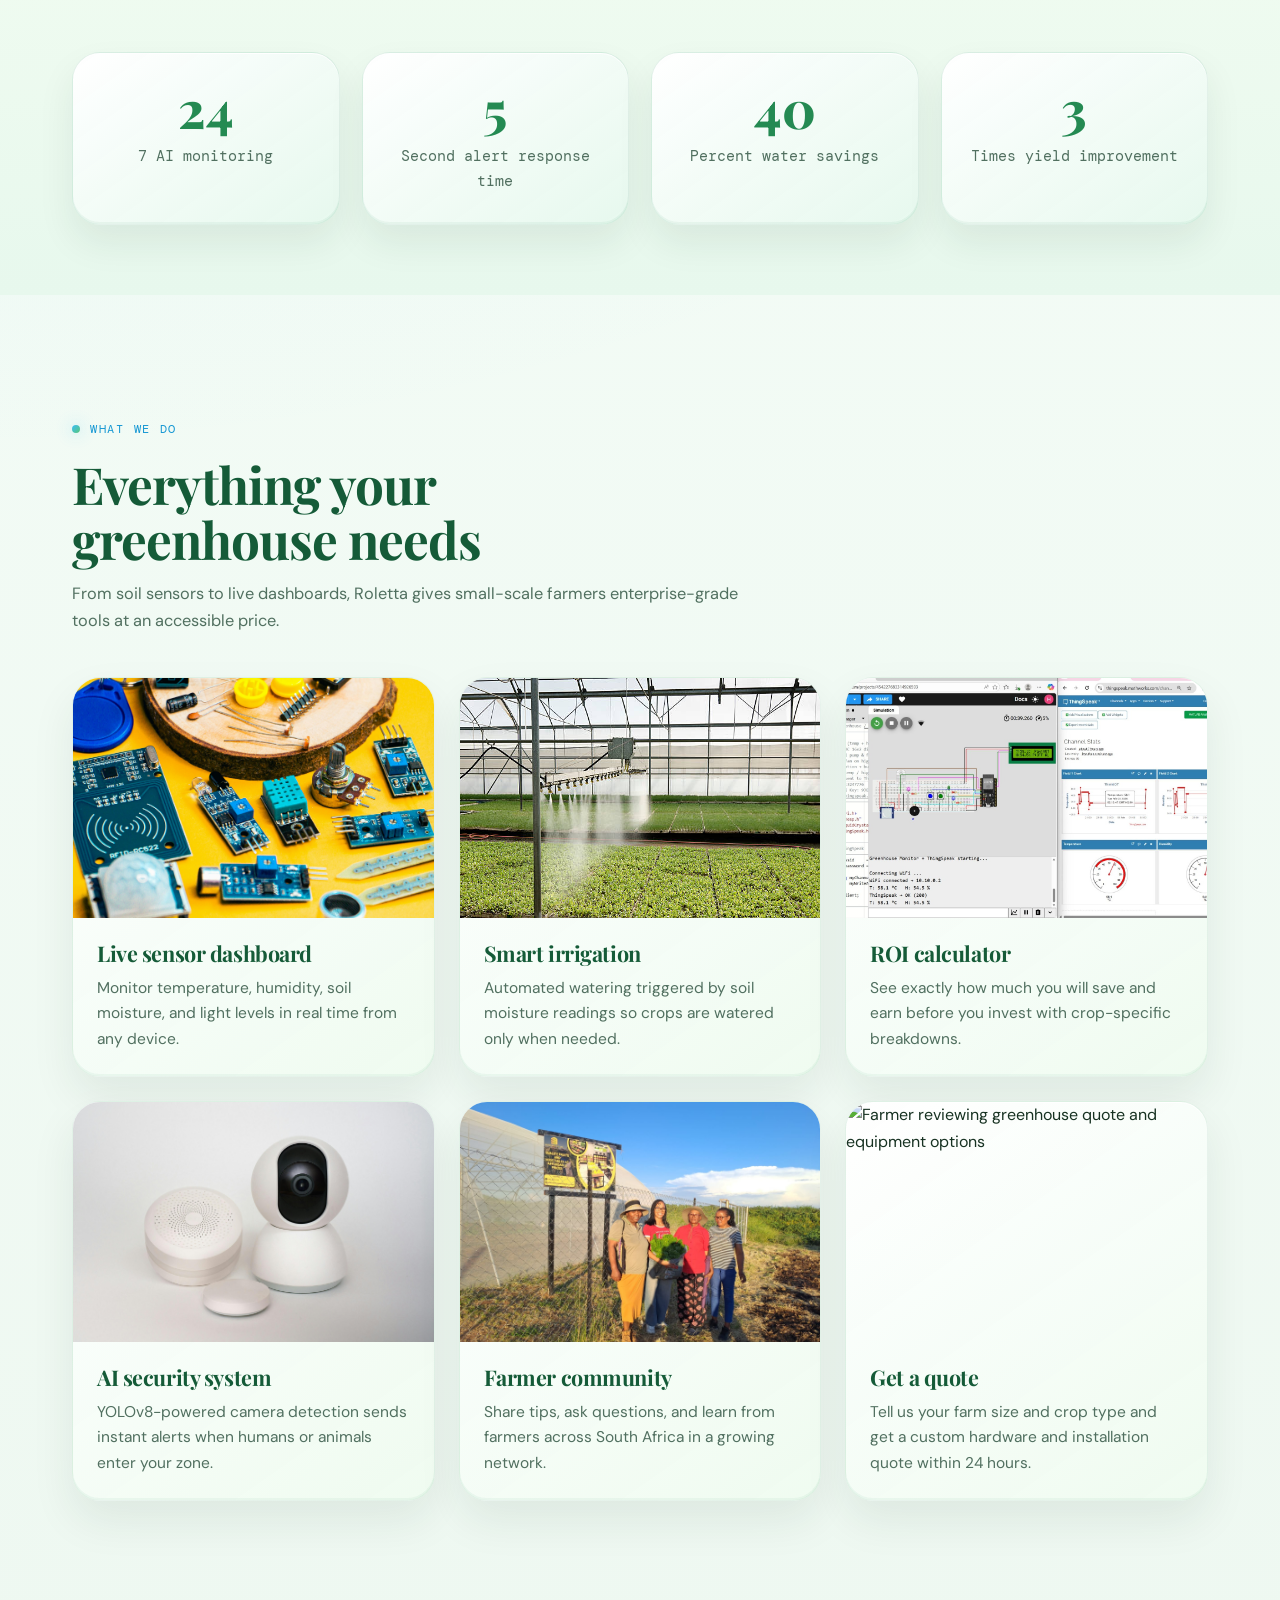
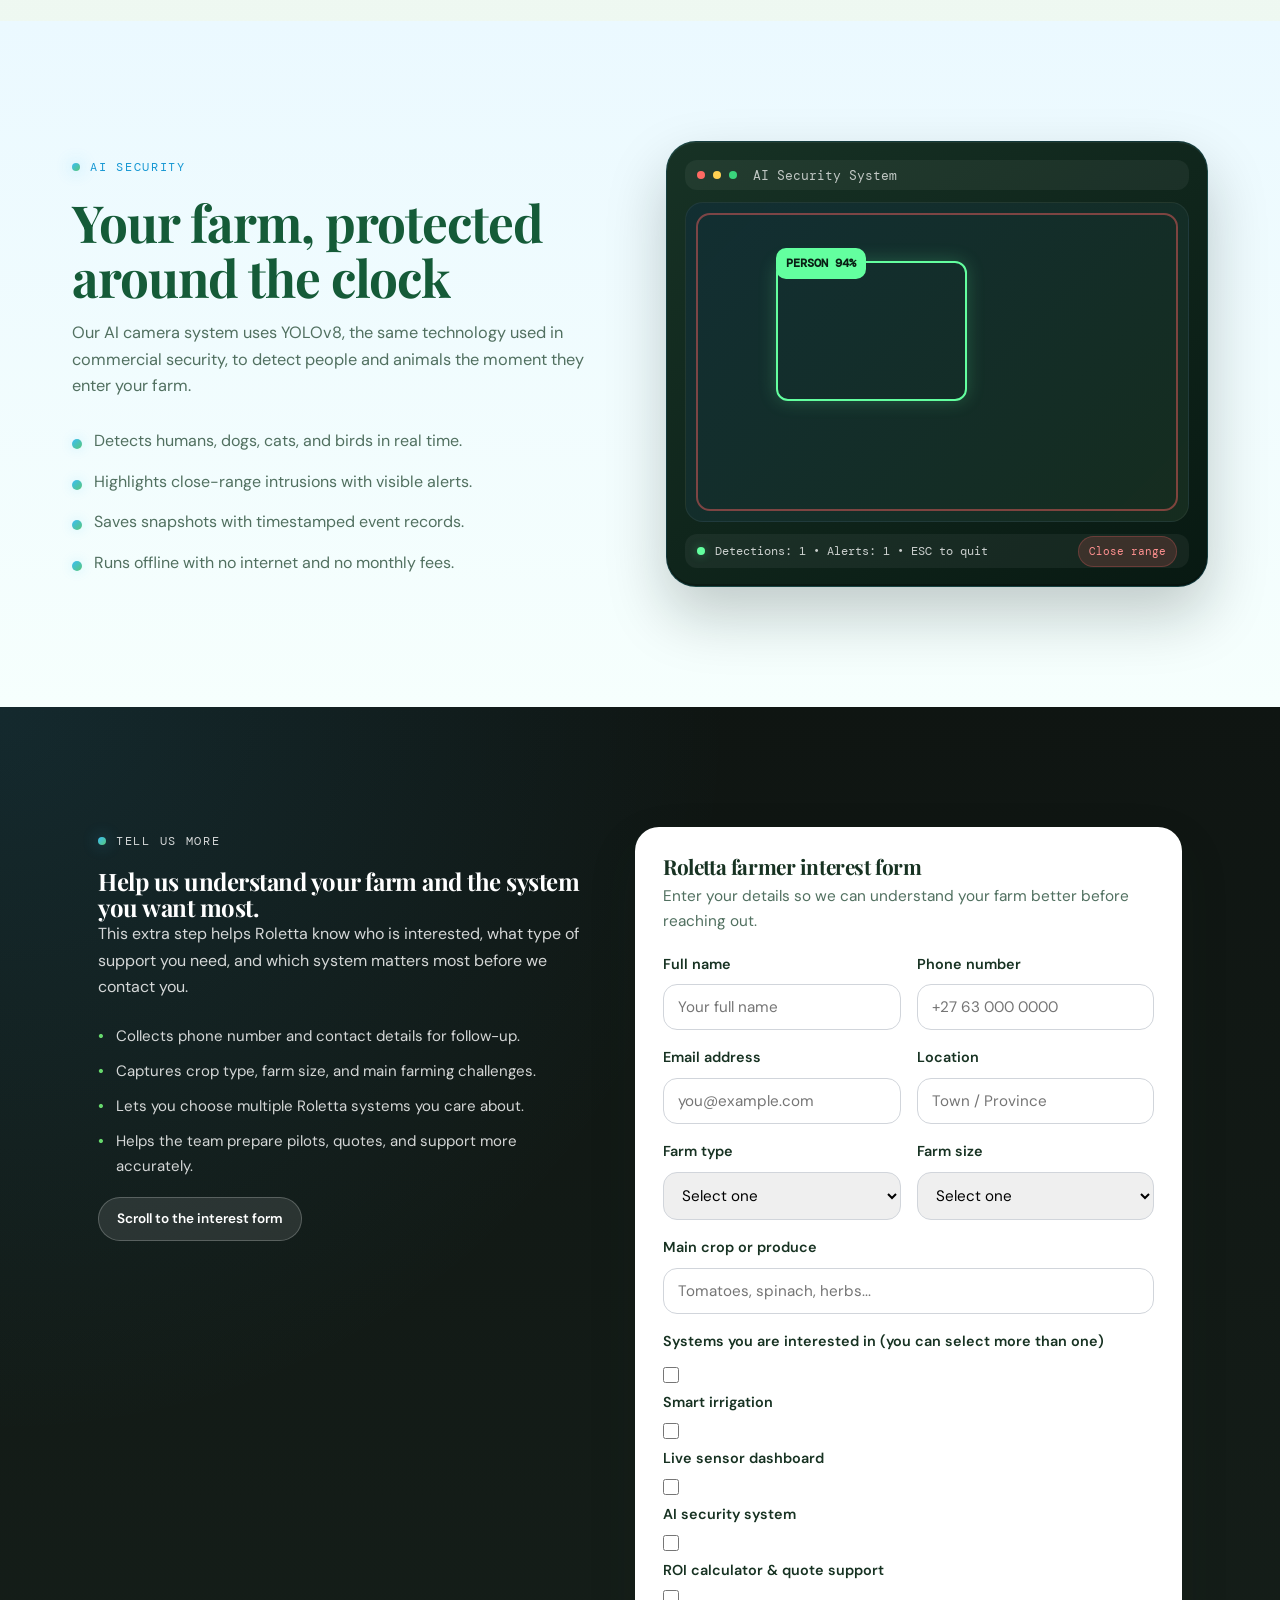
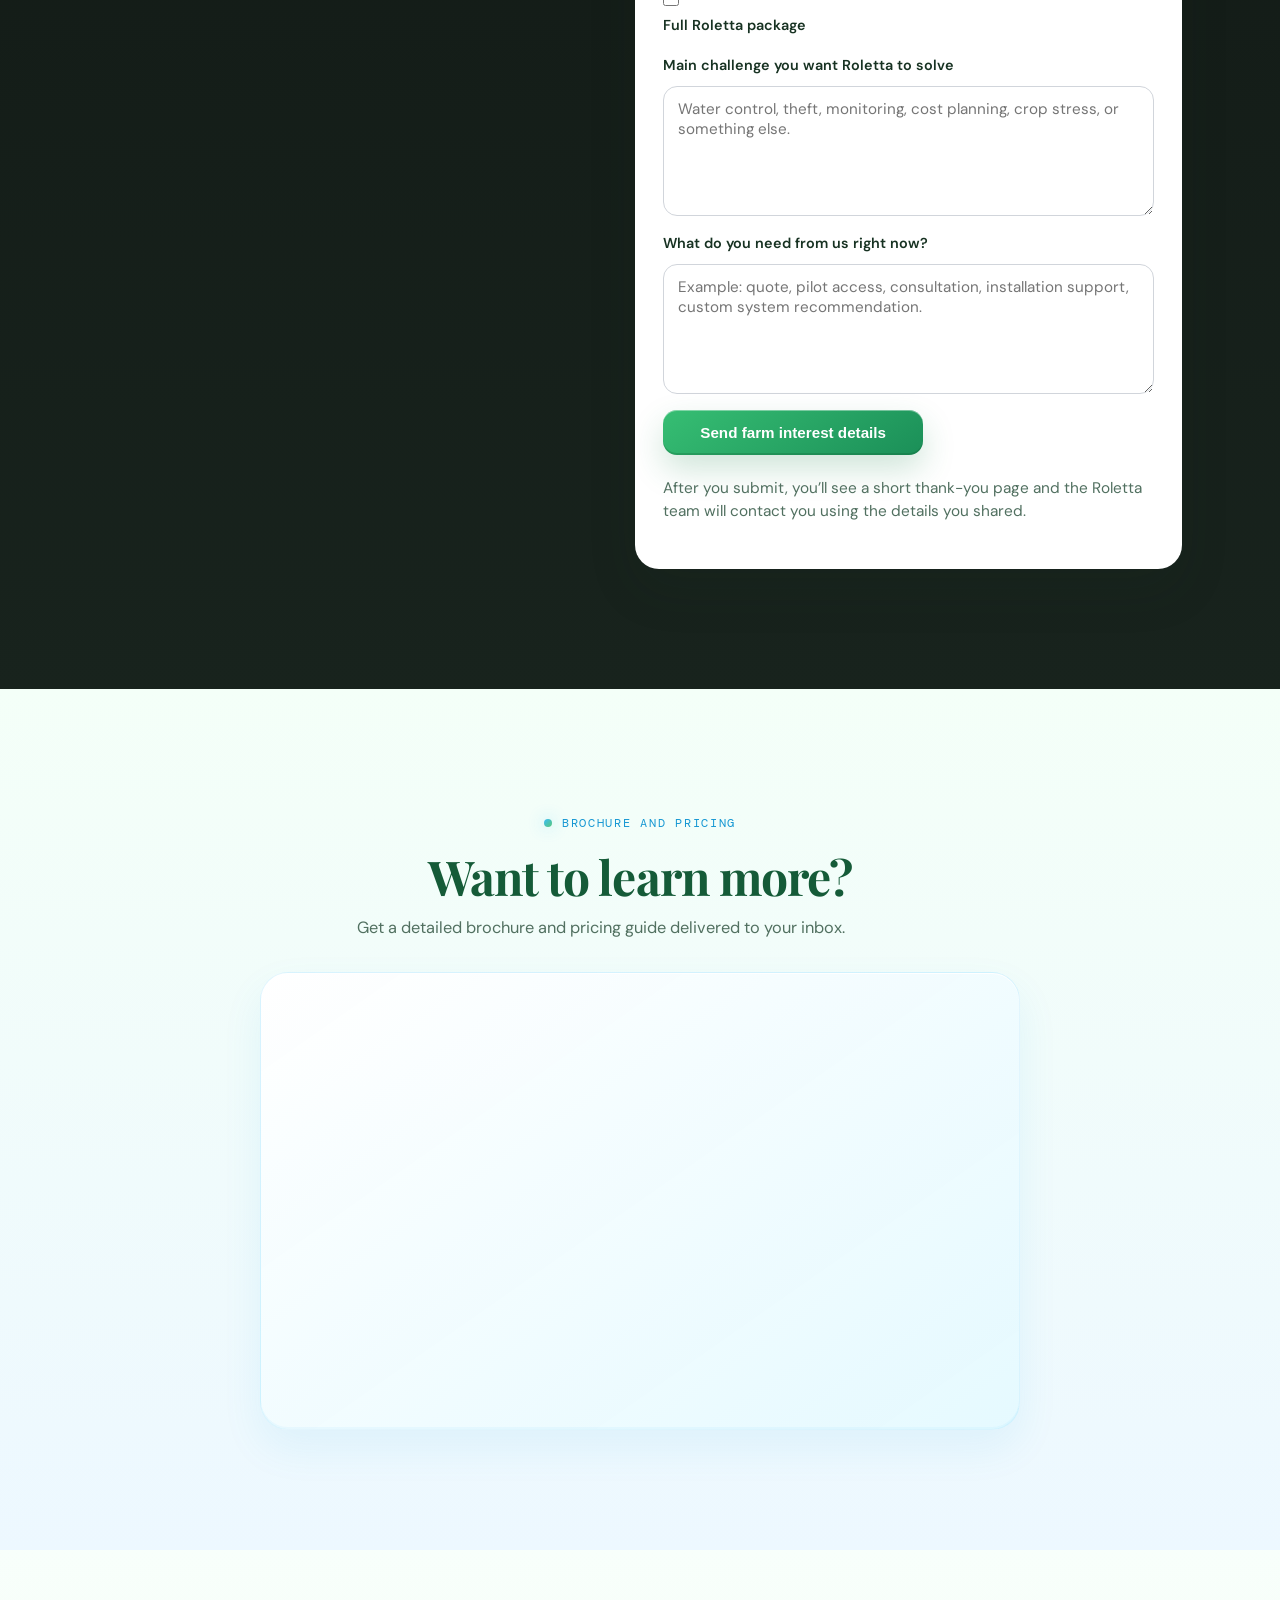
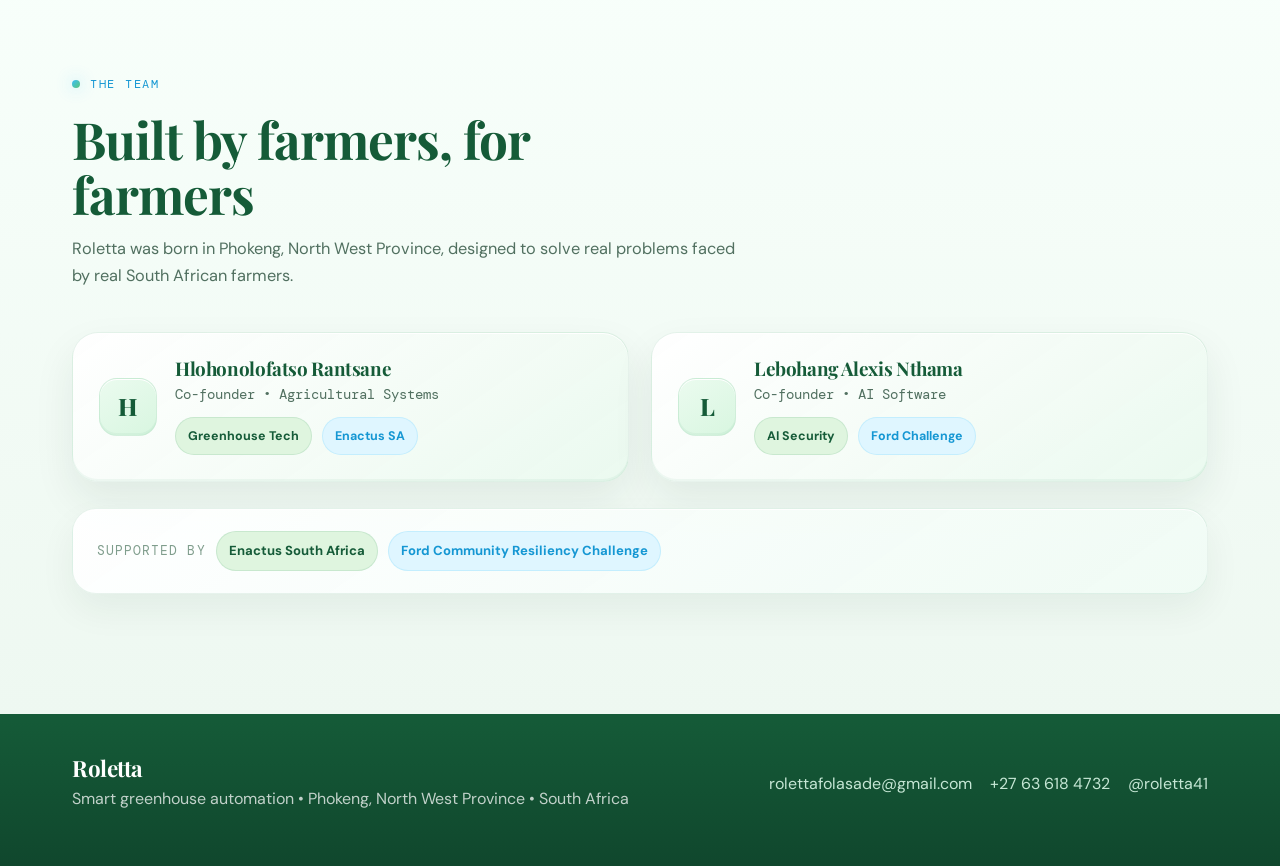
==== commit fd670819: "Update greeting from 'Hello' to 'Goodbye'" ====
--- a/index.html
+++ b/index.html
@@ -235,15 +235,16 @@
 <body>
   <header class="site-header">
     <div class="nav-container">
-<a href="#top" class="brand">
-  <div class="brand-logo-wrap">
-    <img src="assets/images/logo.png" alt="Roletta Systems logo">
-  </div>
-  <div class="brand-name-block">
-    <span class="brand-name-main">Roletta Systems</span>
-    <span class="brand-name-sub">Smart Greenhouse Automation</span>
-  </div>
-</a>
+      <a href="#top" class="brand">
+        <div class="brand-logo-wrap">
+          <img src="assets/images/logo.png" alt="Roletta Systems logo">
+        </div>
+        <div class="brand-name-block">
+          <span class="brand-name-main">Roletta Systems</span>
+          <span class="brand-name-sub">Smart Greenhouse Automation</span>
+        </div>
+      </a>
+
       <nav class="site-nav">
         <a href="#features">Features</a>
         <a href="#security">AI Security</a>
@@ -416,36 +417,36 @@
             Our AI camera system uses YOLOv8, the same technology used in commercial security, to detect people and animals the moment they enter your farm.
           </p>
 
-        <ul class="security-list">
-          <li>Detects humans, dogs, cats, and birds in real time.</li>
-          <li>Highlights close-range intrusions with visible alerts.</li>
-          <li>Saves snapshots with timestamped event records.</li>
-          <li>Runs offline with no internet and no monthly fees.</li>
-        </ul>
-      </div>
-
-      <div class="security-demo">
-        <div class="security-screen">
-          <div class="security-bar">
-            <span class="dot dot-red"></span>
-            <span class="dot dot-yellow"></span>
-            <span class="dot dot-green"></span>
-            <span class="security-bar-text">AI Security System</span>
-          </div>
-
-          <div class="security-feed">
-            <div class="detection-box"></div>
-            <div class="detection-label">PERSON 94%</div>
-            <div class="danger-frame"></div>
-          </div>
-
-          <div class="status-bar">
-            <span class="status-dot"></span>
-            <span class="status-text">Detections: 1 • Alerts: 1 • ESC to quit</span>
-            <span class="alert-chip">Close range</span>
-          </div>
-        </div>
-      </div>
+          <ul class="security-list">
+            <li>Detects humans, dogs, cats, and birds in real time.</li>
+            <li>Highlights close-range intrusions with visible alerts.</li>
+            <li>Saves snapshots with timestamped event records.</li>
+            <li>Runs offline with no internet and no monthly fees.</li>
+          </ul>
+        </div>
+
+        <div class="security-demo">
+          <div class="security-screen">
+            <div class="security-bar">
+              <span class="dot dot-red"></span>
+              <span class="dot dot-yellow"></span>
+              <span class="dot dot-green"></span>
+              <span class="security-bar-text">AI Security System</span>
+            </div>
+
+            <div class="security-feed">
+              <div class="detection-box"></div>
+              <div class="detection-label">PERSON 94%</div>
+              <div class="danger-frame"></div>
+            </div>
+
+            <div class="status-bar">
+              <span class="status-dot"></span>
+              <span class="status-text">Detections: 1 • Alerts: 1 • ESC to quit</span>
+              <span class="alert-chip">Close range</span>
+            </div>
+          </div>
+        </div>
       </div>
     </section>
 
@@ -708,6 +709,11 @@
   </script>
   <script defer src="https://sibforms.com/forms/end-form/build/main.js"></script>
 
+  <!-- Watering can cursor element -->
+  <div class="watering-cursor">
+    <img src="assets/icons/watering-can.png" alt="">
+  </div>
+
   <!-- GSAP + your animation script -->
   <script src="https://cdnjs.cloudflare.com/ajax/libs/gsap/3.12.5/gsap.min.js"></script>
   <script src="https://cdnjs.cloudflare.com/ajax/libs/gsap/3.12.5/ScrollTrigger.min.js"></script>
--- a/style.css
+++ b/style.css
@@ -97,6 +97,8 @@
   position: relative;
   z-index: 2;
 }
+
+/* HEADER & NAV */
 
 .site-header{
   position: fixed;
@@ -120,32 +122,50 @@
   gap: 24px;
 }
 
+/* Brand: logo + text */
+
 .brand{
   display: inline-flex;
   align-items: center;
-  gap: 12px;
+  gap: 10px;
   font-weight: 800;
 }
 
-.brand-mark{
-  width: 44px;
-  height: 44px;
-  border-radius: 16px;
+.brand-logo-wrap{
+  width: 26px;            /* adjust 24–30px if you want */
+  height: 26px;
+  border-radius: 50%;
+  overflow: hidden;
   display: grid;
   place-items: center;
-  background:
-    linear-gradient(145deg, #53cb7c, #1e8f58);
-  color: #fff;
-  box-shadow:
-    0 10px 22px rgba(36,138,82,0.22),
-    inset 0 1px 0 rgba(255,255,255,0.55),
-    inset 0 -2px 0 rgba(18,85,49,0.25);
-}
-
-.brand-text{
-  font-size: 1.08rem;
+}
+
+.brand-logo-wrap img{
+  width: 100%;
+  height: 100%;
+  object-fit: contain;
+}
+
+.brand-name-block{
+  display: flex;
+  flex-direction: column;
+  line-height: 1.1;
+}
+
+.brand-name-main{
+  font-size: 1rem;
+  font-weight: 800;
   color: var(--green-deep);
 }
+
+.brand-name-sub{
+  font-size: 0.78rem;
+  font-style: italic;      /* slightly inclined */
+  font-weight: 600;
+  color: var(--green-deep);
+}
+
+/* Navigation links */
 
 .site-nav{
   display: flex;
@@ -176,6 +196,8 @@
     inset 0 1px 0 rgba(255,255,255,0.95),
     inset 0 -2px 0 rgba(36,138,82,0.08);
 }
+
+/* HERO */
 
 .hero{
   position: relative;
@@ -271,6 +293,8 @@
   flex-wrap: wrap;
 }
 
+/* Buttons */
+
 .btn{
   display: inline-flex;
   align-items: center;
@@ -305,6 +329,8 @@
     inset 0 1px 0 rgba(255,255,255,1),
     inset 0 -2px 0 rgba(36,138,82,0.08);
 }
+
+/* Hero visual */
 
 .hero-visual{
   position: relative;
@@ -379,11 +405,15 @@
   letter-spacing: 0.18em;
 }
 
+/* GENERIC SECTION WRAPPER */
+
 .section{
   position: relative;
   padding: 120px 48px;
   z-index: 2;
 }
+
+/* SIGNUP BAND (Brevo waitlist) */
 
 .signup-band{
   position: relative;
@@ -443,6 +473,8 @@
   backdrop-filter: blur(12px);
 }
 
+/* STATS */
+
 .stats-section{
   padding: 70px 48px;
   background:
@@ -485,6 +517,8 @@
   font-family: "DM Mono", monospace;
 }
 
+/* SECTION HEADERS */
+
 .section-head{
   margin-bottom: 42px;
 }
@@ -502,6 +536,8 @@
   max-width: 62ch;
 }
 
+/* FEATURES GRID */
+
 .features-grid{
   display: grid;
   grid-template-columns: repeat(3, 1fr);
@@ -550,6 +586,8 @@
   color: var(--muted);
   font-size: 0.97rem;
 }
+
+/* AI SECURITY SECTION */
 
 .security-section{
   background:
@@ -592,6 +630,8 @@
   background: linear-gradient(135deg, var(--sky), var(--green-bright));
   box-shadow: 0 0 12px rgba(57,189,248,0.22);
 }
+
+/* Security screen UI */
 
 .security-screen{
   border-radius: 30px;
@@ -712,6 +752,8 @@
   font-family: "DM Mono", monospace;
 }
 
+/* SECONDARY SIGNUP (Brochure) */
+
 .secondary-signup{
   text-align: center;
   background:
@@ -740,6 +782,8 @@
     inset 0 1px 0 rgba(255,255,255,1),
     inset 0 -2px 0 rgba(57,189,248,0.06);
 }
+
+/* TEAM */
 
 .team-section{
   background:
@@ -854,6 +898,8 @@
   font-size: 0.82rem;
 }
 
+/* FOOTER */
+
 .site-footer{
   padding: 42px 48px 54px;
   background:
@@ -893,6 +939,8 @@
   color: #fff;
 }
 
+/* ANIMATIONS */
+
 @keyframes float{
   0%, 100%{
     transform: translateY(0);
@@ -912,6 +960,8 @@
     transform: scale(1.02);
   }
 }
+
+/* RESPONSIVE */
 
 @media (max-width: 1080px){
   .hero-grid,
@@ -1033,4 +1083,4 @@
   .feature-card:hover{
     transform: none !important;
   }
-}+}
